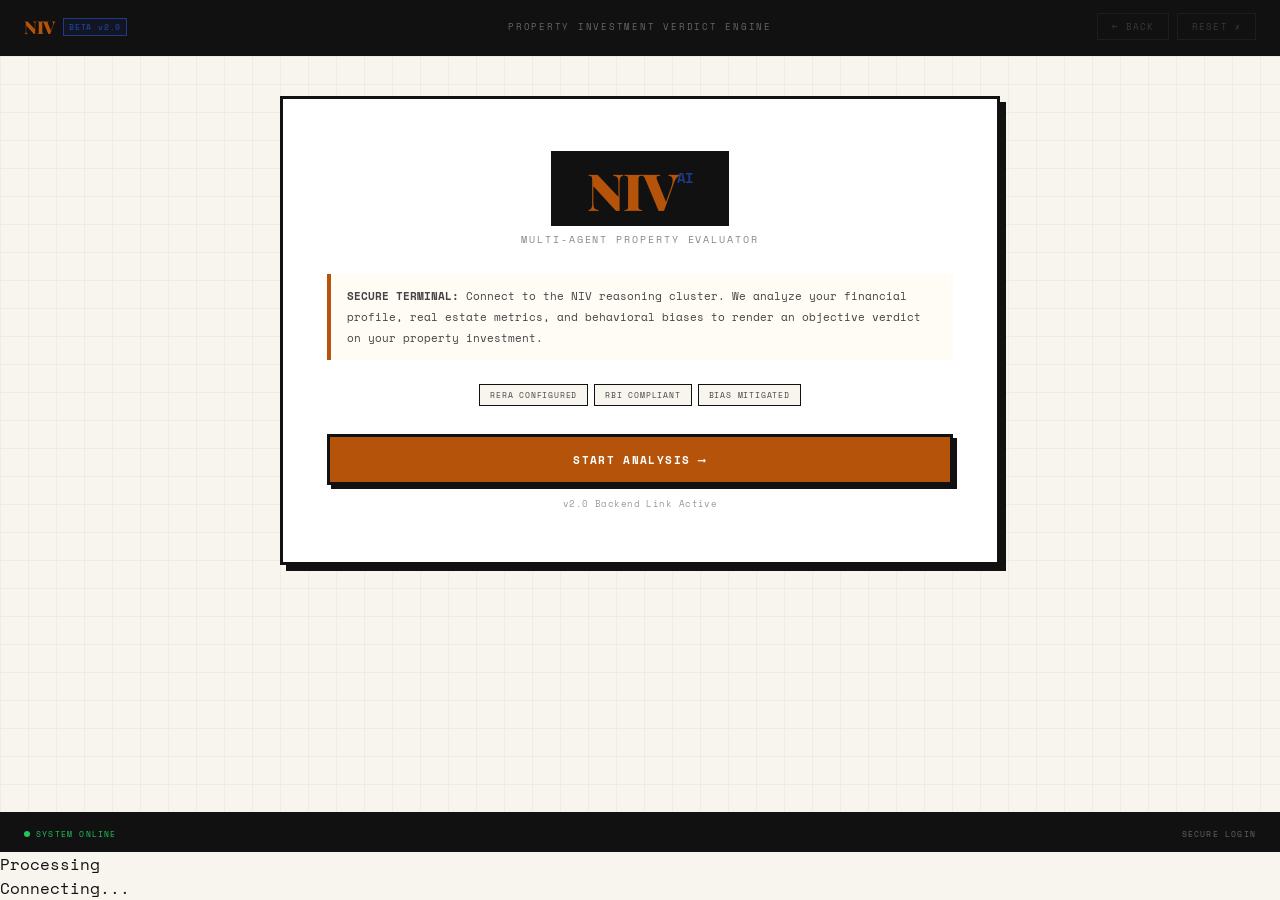
==== frontend/index.html @ 0b476ed9 "feat: Groq routing, Mumbai chat intake, Mumbai costs, PDF report, new frontend" ====
<!DOCTYPE html>
<html lang="en">

<head>
  <meta charset="UTF-8">
  <title>NIV AI</title>
  <link
    href="https://fonts.googleapis.com/css2?family=Space+Mono:ital,wght@0,400;0,700;1,400;1,700&family=Playfair+Display:wght@400;700;900&display=swap"
    rel="stylesheet">
  <link rel="stylesheet" href="css/style.css">
  <link rel="stylesheet" href="css/roundtable.css">
</head>

<body>

  <!-- TOP BAR -->
  <div id="top-bar">
    <div class="logo">
      NIV
      <span class="logo-tag">BETA v2.0</span>
    </div>
    <div class="center-tag">PROPERTY INVESTMENT VERDICT ENGINE</div>
    <div class="nav-controls">
      <button class="nav-btn" id="btn-back" onclick="goBack()" disabled>← Back</button>
      <button class="nav-btn danger" id="btn-reset" onclick="resetSystem()" disabled>Reset ✗</button>
      <div id="session-badge">SID: —</div>
    </div>
  </div>

  <!-- CANVAS FOR ALL CONTENT -->
  <div id="canvas">

    <!-- STATE 0: LOGIN -->
    <div id="state-0" class="state active">
      <div class="card login-card">
        <div class="niv-logo-block">
          NIV<sup>AI</sup>
        </div>
        <div class="login-tagline">Multi-Agent Property Evaluator</div>

        <div class="login-desc">
          <strong>SECURE TERMINAL:</strong> Connect to the NIV reasoning cluster. We analyze your financial profile,
          real estate metrics, and behavioral biases to render an objective verdict on your property investment.
        </div>

        <div class="trust-badges">
          <span class="trust-badge">RERA Configured</span>
          <span class="trust-badge">RBI Compliant</span>
          <span class="trust-badge">Bias Mitigated</span>
        </div>

        <button class="btn btn-accent" id="btn-enter" onclick="window.location.href='pages/chat.html'">
          START ANALYSIS ⟶
        </button>
        <div class="api-note">v2.0 Backend Link Active</div>
      </div>
    </div>

  </div>

  <!-- BOTTOM BAR -->
  <div id="bottom-bar">
    <div class="status-live">
      <div class="status-dot"></div>
      SYSTEM ONLINE
    </div>
    <div id="state-label">SECURE LOGIN</div>
  </div>

  <!-- TOAST NOTIFICATION -->
  <div id="toast"></div>

  <!-- OVERLAY LOADING -->
  <div id="loading-overlay">
    <div class="loading-box">
      <div class="loading-spinner"></div>
      <div class="loading-text" id="loading-msg">Processing</div>
      <div class="loading-sub" id="loading-sub">Connecting...</div>
    </div>
  </div>

  <!-- JS -->
  <script src="js/auth.js"></script>
  <script src="js/app.js"></script>
  <script src="js/roundtable.js"></script>
  <script src="js/charts.js"></script>
</body>

</html>
---- frontend/css/style.css ----
/* ═══════════════════════════════════════════════
   DESIGN TOKENS + RESET
═══════════════════════════════════════════════ */
*, *::before, *::after { box-sizing: border-box; margin: 0; padding: 0; }

:root {
  --bg: #f8f5ee;
  --black: #111111;
  --white: #ffffff;
  --trust: #1e3a8a;
  --risk: #991b1b;
  --safe: #065f46;
  --accent: #b45309;
  --border: 3px solid #111111;
  --shadow: 4px 4px 0 #111111;
  --shadow-lg: 6px 6px 0 #111111;
  --font-mono: 'Space Mono', monospace;
  --font-display: 'Playfair Display', serif;
  --text-primary: #111111;
  --text-secondary: #444444;
}

html, body {
  height: 100%;
  background: var(--bg);
  font-family: var(--font-mono);
  color: var(--text-primary);
  overflow-x: hidden;
}

body {
  display: grid;
  grid-template-rows: 56px 1fr 40px;
  min-height: 100vh;
}

/* ─── GRID PAPER BG ─── */
#canvas {
  background-color: var(--bg);
  background-image:
    linear-gradient(rgba(0,0,0,0.035) 1px, transparent 1px),
    linear-gradient(90deg, rgba(0,0,0,0.035) 1px, transparent 1px);
  background-size: 28px 28px;
  display: flex;
  justify-content: center;
  align-items: flex-start;
  padding: 40px 16px;
  overflow-y: auto;
}

/* ═══════════════════════════════════════════════
   TOP BAR
═══════════════════════════════════════════════ */
#top-bar {
  border-bottom: var(--border);
  background: var(--black);
  color: var(--bg);
  display: grid;
  grid-template-columns: 1fr auto 1fr;
  align-items: center;
  padding: 0 24px;
  position: sticky;
  top: 0;
  z-index: 100;
}
#top-bar .logo {
  font-family: var(--font-display);
  font-size: 1.1rem;
  font-weight: 900;
  color: var(--accent);
  letter-spacing: -0.02em;
  display: flex;
  align-items: center;
  gap: 8px;
}
#top-bar .logo .logo-tag {
  font-family: var(--font-mono);
  font-size: 0.5rem;
  color: var(--trust);
  border: 1px solid var(--trust);
  padding: 2px 5px;
  letter-spacing: 0.1em;
  vertical-align: middle;
  background: rgba(30,58,138,0.15);
}
#top-bar .center-tag {
  font-size: 0.55rem;
  letter-spacing: 0.2em;
  text-transform: uppercase;
  color: #666;
  text-align: center;
}
#top-bar .nav-controls {
  display: flex;
  justify-content: flex-end;
  align-items: center;
  gap: 8px;
}
.nav-btn {
  font-family: var(--font-mono);
  font-size: 0.55rem;
  letter-spacing: 0.12em;
  text-transform: uppercase;
  padding: 6px 14px;
  border: 1.5px solid #444;
  background: transparent;
  color: #aaa;
  cursor: pointer;
  transition: all 0.1s;
}
.nav-btn:hover:not(:disabled) { border-color: var(--accent); color: var(--accent); }
.nav-btn:disabled { opacity: 0.25; cursor: not-allowed; }
.nav-btn.danger:hover:not(:disabled) { border-color: var(--risk); color: #ef4444; }
#session-badge {
  font-size: 0.5rem;
  letter-spacing: 0.08em;
  color: #555;
  border: 1px solid #333;
  padding: 3px 8px;
  display: none;
}
#session-badge.visible { display: block; }

/* ═══════════════════════════════════════════════
   BOTTOM BAR
═══════════════════════════════════════════════ */
#bottom-bar {
  border-top: var(--border);
  background: var(--black);
  color: #444;
  display: flex;
  justify-content: space-between;
  align-items: center;
  padding: 0 24px;
  font-size: 0.5rem;
  letter-spacing: 0.15em;
  text-transform: uppercase;
}
.status-live {
  display: flex;
  align-items: center;
  gap: 6px;
  color: #22c55e;
}
.status-dot {
  width: 6px; height: 6px;
  border-radius: 50%;
  background: #22c55e;
  animation: pulse 2s infinite;
}
@keyframes pulse { 0%,100%{opacity:1} 50%{opacity:0.3} }
#state-label { color: #666; }

/* ═══════════════════════════════════════════════
   STATE CONTAINERS
═══════════════════════════════════════════════ */
.state { display: none; width: 100%; max-width: 720px; }
.state.active { display: block; animation: fadeIn 0.2s ease; }
.state.wide { max-width: 1200px; }
@keyframes fadeIn { from { opacity: 0; transform: translateY(6px); } to { opacity: 1; transform: none; } }

/* ═══════════════════════════════════════════════
   STEPPER
═══════════════════════════════════════════════ */
.stepper {
  display: flex;
  align-items: center;
  gap: 0;
  margin-bottom: 32px;
}
.step {
  display: flex;
  align-items: center;
  gap: 6px;
  font-size: 0.5rem;
  letter-spacing: 0.12em;
  text-transform: uppercase;
  color: #888;
  flex-shrink: 0;
}
.step-num {
  width: 22px; height: 22px;
  border: 2px solid #888;
  display: flex;
  align-items: center;
  justify-content: center;
  font-size: 0.55rem;
  font-weight: 700;
  flex-shrink: 0;
}
.step.done .step-num { background: var(--black); border-color: var(--black); color: var(--white); }
.step.current .step-num { background: var(--accent); border-color: var(--accent); color: var(--white); }
.step.current { color: var(--accent); }
.step-line { flex: 1; height: 2px; background: #ddd; min-width: 16px; }
.step-line.done { background: var(--black); }

/* ═══════════════════════════════════════════════
   CARDS & COMMON
═══════════════════════════════════════════════ */
.card {
  background: var(--white);
  border: var(--border);
  box-shadow: var(--shadow-lg);
  padding: 40px;
}
.card-header { margin-bottom: 28px; }
.section-label {
  font-size: 0.55rem;
  letter-spacing: 0.2em;
  text-transform: uppercase;
  color: var(--accent);
  margin-bottom: 8px;
}
.card-title {
  font-family: var(--font-display);
  font-size: 1.8rem;
  font-weight: 900;
  line-height: 1.1;
  color: var(--text-primary);
}
.card-sub {
  font-size: 0.68rem;
  color: var(--text-secondary);
  margin-top: 8px;
  line-height: 1.6;
}
hr.divider {
  border: none;
  border-top: 2px solid var(--black);
  margin: 24px 0;
}

/* ═══════════════════════════════════════════════
   BUTTONS
═══════════════════════════════════════════════ */
.btn {
  display: inline-block;
  font-family: var(--font-mono);
  font-size: 0.7rem;
  font-weight: 700;
  letter-spacing: 0.12em;
  text-transform: uppercase;
  padding: 14px 28px;
  border: var(--border);
  background: var(--black);
  color: var(--white);
  cursor: pointer;
  box-shadow: var(--shadow);
  transition: transform 0.08s, box-shadow 0.08s;
  width: 100%;
  text-align: center;
  text-decoration: none;
}
.btn:hover:not(:disabled) { transform: translate(-2px,-2px); box-shadow: 6px 6px 0 #111; }
.btn:active:not(:disabled) { transform: translate(2px,2px); box-shadow: 2px 2px 0 #111; }
.btn:focus-visible { outline: 3px solid var(--accent); outline-offset: 3px; }
.btn:disabled { opacity: 0.45; cursor: not-allowed; }
.btn-trust { background: var(--trust); }
.btn-accent { background: var(--accent); }
.btn-safe { background: var(--safe); }
.btn-outline { background: var(--white); color: var(--black); }

/* ═══════════════════════════════════════════════
   TOAST
═══════════════════════════════════════════════ */
#toast {
  position: fixed;
  bottom: 60px;
  left: 50%;
  transform: translateX(-50%) translateY(20px);
  background: var(--risk);
  color: var(--white);
  font-size: 0.65rem;
  letter-spacing: 0.08em;
  padding: 12px 24px;
  border: 2px solid #111;
  box-shadow: var(--shadow);
  opacity: 0;
  transition: opacity 0.2s, transform 0.2s;
  z-index: 9999;
  pointer-events: none;
  white-space: nowrap;
}
#toast.show { opacity: 1; transform: translateX(-50%) translateY(0); }

/* ═══════════════════════════════════════════════
   STATE 0: LOGIN
═══════════════════════════════════════════════ */
.login-card {
  background: var(--white);
  border: var(--border);
  box-shadow: var(--shadow-lg);
  padding: 52px 44px;
  text-align: center;
}
.niv-logo-block {
  display: inline-block;
  background: var(--black);
  color: var(--accent);
  font-family: var(--font-display);
  font-size: 3.2rem;
  font-weight: 900;
  padding: 14px 36px 10px;
  margin-bottom: 4px;
  letter-spacing: -0.02em;
  line-height: 1;
}
.niv-logo-block sup {
  font-family: var(--font-mono);
  font-size: 0.9rem;
  color: var(--trust);
  vertical-align: top;
  margin-top: 6px;
  display: inline-block;
}
.login-tagline {
  font-size: 0.6rem;
  letter-spacing: 0.2em;
  text-transform: uppercase;
  color: #888;
  margin-bottom: 28px;
  margin-top: 2px;
}
.login-desc {
  font-size: 0.7rem;
  line-height: 1.85;
  color: var(--text-secondary);
  border-left: 4px solid var(--accent);
  padding: 12px 16px;
  text-align: left;
  background: #fffbf5;
  margin-bottom: 24px;
}
.trust-badges {
  display: flex;
  flex-wrap: wrap;
  gap: 6px;
  justify-content: center;
  margin-bottom: 28px;
}
.trust-badge {
  font-size: 0.5rem;
  letter-spacing: 0.1em;
  text-transform: uppercase;
  padding: 4px 10px;
  border: 1.5px solid var(--black);
  background: var(--bg);
  color: var(--text-secondary);
}
.api-note {
  font-size: 0.55rem;
  color: #999;
  margin-top: 12px;
  letter-spacing: 0.05em;
}

/* ═══════════════════════════════════════════════
   STATE 1: BEHAVIORAL
═══════════════════════════════════════════════ */
.scenario-box {
  background: var(--black);
  color: #fbbf24;
  font-size: 0.72rem;
  line-height: 1.75;
  padding: 20px 24px;
  margin: 20px 0 28px;
  font-style: italic;
  border-left: 6px solid var(--accent);
}
.scenario-box strong { color: var(--accent); font-style: normal; }
.choice-grid {
  display: grid;
  grid-template-columns: 1fr 1fr;
  gap: 16px;
}
.choice-btn {
  border: var(--border);
  box-shadow: var(--shadow);
  padding: 24px 20px;
  cursor: pointer;
  font-family: var(--font-mono);
  text-align: left;
  background: var(--white);
  transition: transform 0.08s, box-shadow 0.08s, background 0.1s;
}
.choice-btn:hover { transform: translate(-2px,-2px); box-shadow: 6px 6px 0 #111; }
.choice-btn:focus-visible { outline: 3px solid var(--accent); outline-offset: 2px; }
.choice-icon { font-size: 1.5rem; margin-bottom: 12px; display: block; }
.choice-label { font-size: 0.78rem; font-weight: 700; letter-spacing: 0.06em; text-transform: uppercase; display: block; margin-bottom: 6px; }
.choice-desc { font-size: 0.63rem; color: #666; line-height: 1.55; }
.choice-signal { display: block; margin-top: 12px; font-size: 0.55rem; letter-spacing: 0.1em; text-transform: uppercase; font-weight: 700; }
.choice-btn.fomo-btn .choice-signal { color: var(--risk); }
.choice-btn.rational-btn .choice-signal { color: var(--trust); }
.choice-btn.fomo-btn:hover { background: #fff1f1; }
.choice-btn.rational-btn:hover { background: #eff6ff; }
.bias-note {
  margin-top: 20px;
  padding: 12px 16px;
  border: 1.5px dashed #bbb;
  font-size: 0.58rem;
  color: #888;
  letter-spacing: 0.05em;
  line-height: 1.6;
}

/* ═══════════════════════════════════════════════
   STATE 2: INPUT ENGINE
═══════════════════════════════════════════════ */
.form-grid-2col {
  display: grid;
  grid-template-columns: 1fr 1fr;
  gap: 20px;
  margin-bottom: 20px;
}
.form-grid-3col {
  display: grid;
  grid-template-columns: 1fr 1fr 1fr;
  gap: 20px;
  margin-bottom: 20px;
}
.form-field label {
  display: block;
  font-size: 0.58rem;
  letter-spacing: 0.14em;
  text-transform: uppercase;
  color: var(--text-secondary);
  margin-bottom: 6px;
}
.form-field label .req { color: var(--risk); }
.form-field input,
.form-field select {
  width: 100%;
  padding: 11px 14px;
  border: var(--border);
  background: var(--bg);
  font-family: var(--font-mono);
  font-size: 0.85rem;
  color: var(--text-primary);
  outline: none;
  box-shadow: var(--shadow);
  appearance: none;
  -webkit-appearance: none;
}
.form-field input:focus,
.form-field select:focus {
  box-shadow: 5px 5px 0 var(--accent);
  border-color: var(--accent);
}
.form-field .hint {
  font-size: 0.55rem;
  color: #999;
  margin-top: 5px;
}
.form-section-label {
  font-size: 0.55rem;
  letter-spacing: 0.2em;
  text-transform: uppercase;
  color: var(--text-secondary);
  background: var(--bg);
  border: 1.5px solid #ccc;
  padding: 5px 12px;
  display: inline-block;
  margin-bottom: 16px;
}
.form-field.span2 { grid-column: span 2; }
.form-field.span3 { grid-column: span 3; }
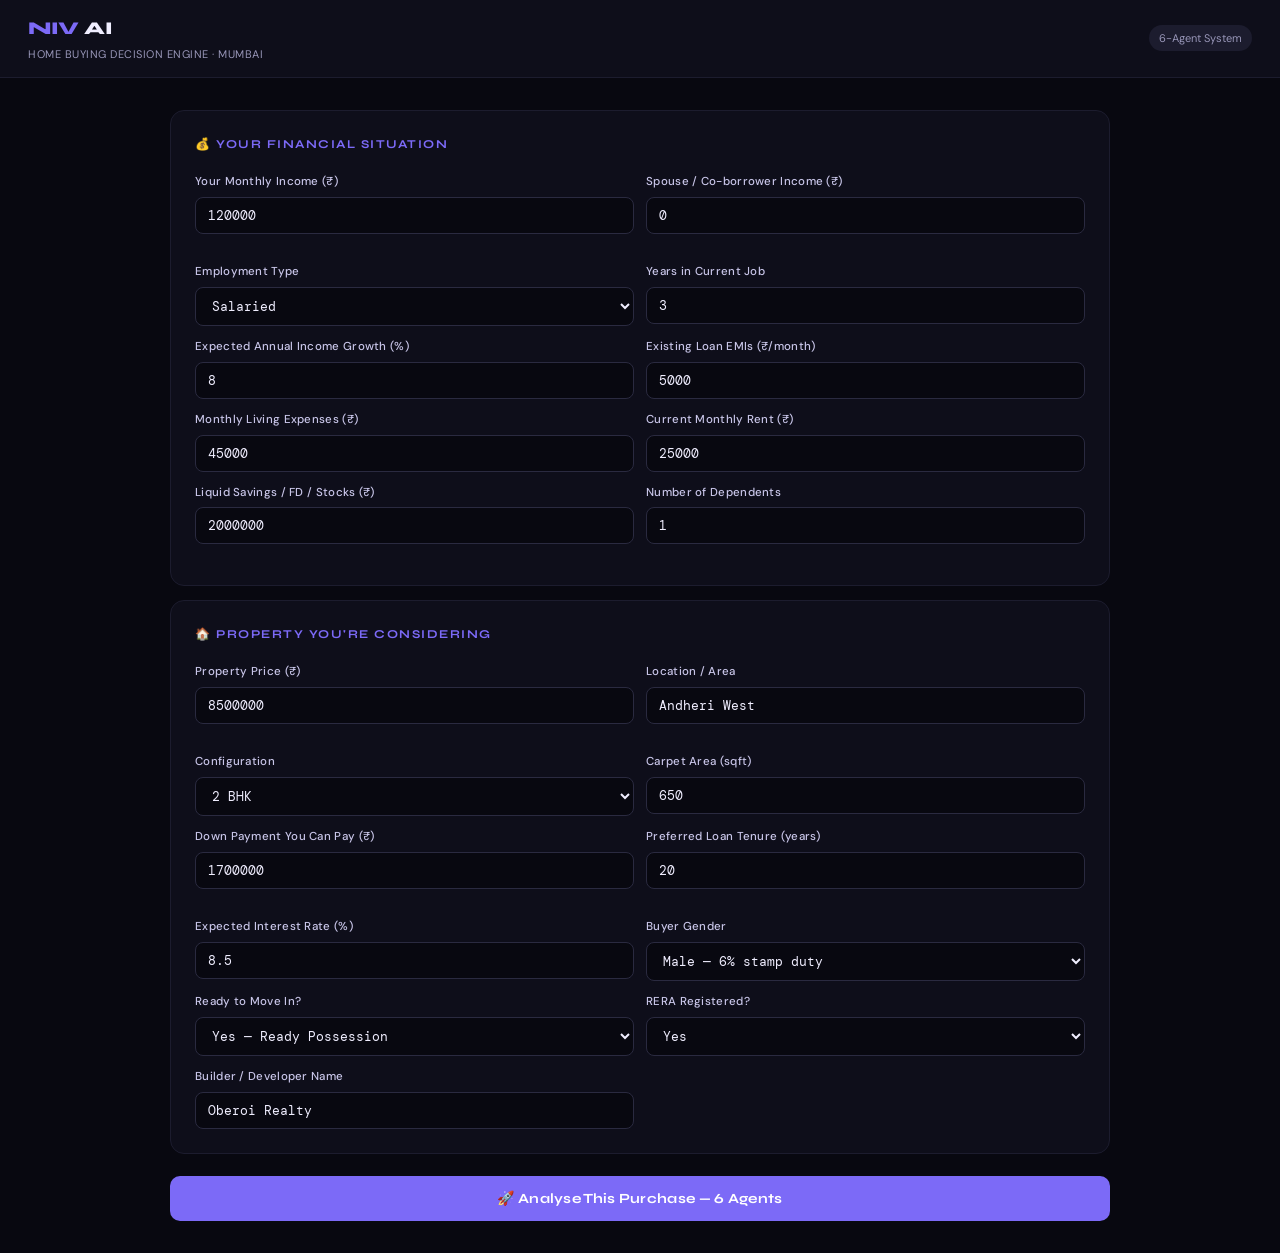
==== commit fab3c957: "overhaul frontend UI with custom styling and update agent logic for enhanced decision processing" ====
--- a/frontend/index.html
+++ b/frontend/index.html
@@ -2,88 +2,1595 @@
 <html lang="en">
 
 <head>
-  <meta charset="UTF-8">
-  <title>NIV AI</title>
-  <link
-    href="https://fonts.googleapis.com/css2?family=Space+Mono:ital,wght@0,400;0,700;1,400;1,700&family=Playfair+Display:wght@400;700;900&display=swap"
-    rel="stylesheet">
-  <link rel="stylesheet" href="css/style.css">
-  <link rel="stylesheet" href="css/roundtable.css">
+    <meta charset="UTF-8">
+    <meta name="viewport" content="width=device-width, initial-scale=1.0">
+    <title>NIV AI — Home Buying Decision Engine</title>
+    <link rel="preconnect" href="https://fonts.googleapis.com">
+    <link
+        href="https://fonts.googleapis.com/css2?family=Syne:wght@400;600;700;800&family=DM+Sans:wght@300;400;500&family=DM+Mono:wght@400;500&display=swap"
+        rel="stylesheet">
+    <style>
+        :root {
+            --bg: #080810;
+            --surface: #0e0e1a;
+            --border: #1c1c2e;
+            --border-bright: #2a2a40;
+            --text: #f0eeff;
+            --text-muted: #9896b8;
+            --text-dim: #c8c5e8;
+            --accent: #7c6af7;
+            --accent-dim: #3d3580;
+            --green: #22c55e;
+            --green-bg: #052010;
+            --green-border: #0f3020;
+            --yellow: #f59e0b;
+            --yellow-bg: #1a1200;
+            --yellow-border: #2a2000;
+            --red: #ef4444;
+            --red-bg: #180808;
+            --red-border: #2a1010;
+            --font-display: 'Syne', sans-serif;
+            --font-body: 'DM Sans', sans-serif;
+            --font-mono: 'DM Mono', monospace;
+        }
+
+        * {
+            box-sizing: border-box;
+            margin: 0;
+            padding: 0;
+        }
+
+        html {
+            scroll-behavior: smooth;
+        }
+
+        body {
+            font-family: var(--font-body);
+            background: var(--bg);
+            color: var(--text);
+            min-height: 100vh;
+            font-size: 14.5px;
+            line-height: 1.65;
+            font-weight: 400;
+        }
+
+        /* ── HEADER ── */
+        .hdr {
+            border-bottom: 1px solid var(--border);
+            padding: 14px 28px;
+            display: flex;
+            align-items: center;
+            justify-content: space-between;
+            background: var(--surface);
+            position: sticky;
+            top: 0;
+            z-index: 100;
+        }
+
+        .logo {
+            font-family: var(--font-display);
+            font-size: 18px;
+            font-weight: 800;
+            color: var(--accent);
+            letter-spacing: -0.5px;
+        }
+
+        .logo em {
+            color: var(--text);
+            font-style: normal;
+        }
+
+        .hdr-sub {
+            font-size: 11px;
+            color: var(--text-muted);
+            margin-top: 1px;
+            letter-spacing: 0.5px;
+            text-transform: uppercase;
+        }
+
+        .hdr-tag {
+            font-size: 11px;
+            color: var(--text-muted);
+            background: var(--border);
+            padding: 4px 10px;
+            border-radius: 20px;
+        }
+
+        /* ── LAYOUT ── */
+        .wrap {
+            max-width: 980px;
+            margin: 0 auto;
+            padding: 32px 20px;
+        }
+
+        /* ── FORM CARDS ── */
+        .fcard {
+            background: var(--surface);
+            border: 1px solid var(--border);
+            border-radius: 14px;
+            padding: 24px;
+            margin-bottom: 14px;
+        }
+
+        .fcard-title {
+            font-family: var(--font-display);
+            font-size: 12px;
+            font-weight: 700;
+            color: var(--accent);
+            letter-spacing: 1.5px;
+            text-transform: uppercase;
+            margin-bottom: 18px;
+        }
+
+        .g2 {
+            display: grid;
+            grid-template-columns: 1fr 1fr;
+            gap: 12px;
+        }
+
+        @media(max-width:600px) {
+            .g2 {
+                grid-template-columns: 1fr;
+            }
+        }
+
+        .field label {
+            display: block;
+            font-size: 11.5px;
+            font-weight: 500;
+            color: var(--text-dim);
+            margin-bottom: 5px;
+            letter-spacing: 0.3px;
+        }
+
+        .field input,
+        .field select {
+            width: 100%;
+            background: var(--bg);
+            border: 1px solid var(--border-bright);
+            border-radius: 8px;
+            padding: 9px 12px;
+            color: var(--text);
+            font-family: var(--font-mono);
+            font-size: 13px;
+            outline: none;
+            transition: border-color 0.15s, box-shadow 0.15s;
+        }
+
+        .field input:focus,
+        .field select:focus {
+            border-color: var(--accent);
+            box-shadow: 0 0 0 3px rgba(124, 106, 247, 0.1);
+        }
+
+        .field input::placeholder {
+            color: var(--border-bright);
+        }
+
+        .field select option {
+            background: var(--surface);
+        }
+
+        .field-preview {
+            font-size: 11px;
+            color: var(--accent);
+            font-family: var(--font-mono);
+            margin-top: 3px;
+            height: 14px;
+        }
+
+        .btn-primary {
+            width: 100%;
+            background: var(--accent);
+            color: #fff;
+            border: none;
+            border-radius: 10px;
+            padding: 14px;
+            font-family: var(--font-display);
+            font-size: 14px;
+            font-weight: 700;
+            cursor: pointer;
+            letter-spacing: 0.3px;
+            transition: background 0.15s, transform 0.1s;
+            margin-top: 8px;
+        }
+
+        .btn-primary:hover {
+            background: #6b59e6;
+            transform: translateY(-1px);
+        }
+
+        .btn-primary:active {
+            transform: translateY(0);
+        }
+
+        .btn-ghost {
+            width: 100%;
+            background: transparent;
+            color: var(--text-muted);
+            border: 1px solid var(--border);
+            border-radius: 10px;
+            padding: 11px;
+            font-size: 13px;
+            cursor: pointer;
+            margin-top: 8px;
+            transition: border-color 0.15s, color 0.15s;
+        }
+
+        .btn-ghost:hover {
+            border-color: var(--accent);
+            color: var(--accent);
+        }
+
+        /* ── LOADING ── */
+        #loading {
+            display: none;
+        }
+
+        .load-wrap {
+            text-align: center;
+            padding: 56px 0;
+        }
+
+        .spinner {
+            width: 40px;
+            height: 40px;
+            border: 2px solid var(--border-bright);
+            border-top-color: var(--accent);
+            border-radius: 50%;
+            animation: spin .7s linear infinite;
+            margin: 0 auto 24px;
+        }
+
+        @keyframes spin {
+            to {
+                transform: rotate(360deg);
+            }
+        }
+
+        .load-title {
+            font-family: var(--font-display);
+            font-size: 20px;
+            font-weight: 700;
+            margin-bottom: 6px;
+        }
+
+        .load-sub {
+            font-size: 12px;
+            color: var(--text-muted);
+            margin-bottom: 32px;
+        }
+
+        .agents {
+            display: flex;
+            flex-direction: column;
+            gap: 6px;
+            max-width: 340px;
+            margin: 0 auto;
+        }
+
+        .arow {
+            display: flex;
+            align-items: center;
+            gap: 10px;
+            padding: 9px 13px;
+            background: var(--bg);
+            border: 1px solid var(--border);
+            border-radius: 8px;
+            font-size: 12px;
+            transition: all .2s;
+        }
+
+        .arow.running {
+            border-color: var(--accent);
+            background: rgba(124, 106, 247, .07);
+        }
+
+        .arow.done {
+            border-color: var(--green-border);
+            background: var(--green-bg);
+        }
+
+        .adot {
+            width: 6px;
+            height: 6px;
+            border-radius: 50%;
+            background: var(--border-bright);
+            flex-shrink: 0;
+        }
+
+        .arow.running .adot {
+            background: var(--accent);
+            animation: pulse 1s infinite;
+        }
+
+        .arow.done .adot {
+            background: var(--green);
+        }
+
+        @keyframes pulse {
+
+            0%,
+            100% {
+                opacity: 1
+            }
+
+            50% {
+                opacity: .3
+            }
+        }
+
+        .aname {
+            flex: 1;
+            color: var(--text-dim);
+        }
+
+        .arow.running .aname {
+            color: var(--text);
+        }
+
+        .arow.done .aname {
+            color: var(--green);
+        }
+
+        .astatus {
+            font-size: 10px;
+            color: var(--text-muted);
+            font-family: var(--font-mono);
+        }
+
+        .arow.running .astatus {
+            color: var(--accent);
+        }
+
+        .arow.done .astatus {
+            color: var(--green);
+        }
+
+        /* ── ERROR ── */
+        #err {
+            display: none;
+            background: var(--red-bg);
+            border: 1px solid var(--red-border);
+            border-radius: 8px;
+            padding: 12px 16px;
+            color: var(--red);
+            font-size: 13px;
+            margin-bottom: 14px;
+        }
+
+        /* ══════════════════════════════════════════
+   REPORT
+══════════════════════════════════════════ */
+        #report {
+            display: none;
+        }
+
+        /* ── VERDICT ── */
+        .verdict {
+            border-radius: 16px;
+            padding: 28px 32px;
+            margin-bottom: 24px;
+            display: flex;
+            align-items: flex-start;
+            gap: 24px;
+        }
+
+        .verdict.safe {
+            background: var(--green-bg);
+            border: 1px solid var(--green-border);
+        }
+
+        .verdict.risky {
+            background: var(--yellow-bg);
+            border: 1px solid var(--yellow-border);
+        }
+
+        .verdict.reconsider {
+            background: var(--red-bg);
+            border: 1px solid var(--red-border);
+        }
+
+        .v-icon {
+            font-size: 40px;
+            flex-shrink: 0;
+        }
+
+        .v-word {
+            font-family: var(--font-display);
+            font-size: 32px;
+            font-weight: 800;
+            text-transform: uppercase;
+            letter-spacing: 2px;
+            line-height: 1;
+        }
+
+        .verdict.safe .v-word {
+            color: var(--green);
+        }
+
+        .verdict.risky .v-word {
+            color: var(--yellow);
+        }
+
+        .verdict.reconsider .v-word {
+            color: var(--red);
+        }
+
+        .v-reason {
+            font-size: 14px;
+            color: var(--text-dim);
+            margin-top: 8px;
+            line-height: 1.6;
+            max-width: 600px;
+        }
+
+        .v-conf {
+            font-size: 11px;
+            color: var(--text-muted);
+            margin-top: 8px;
+            font-family: var(--font-mono);
+        }
+
+        /* ── CASH FLOW HERO — the most important section ── */
+        .cashflow-hero {
+            background: var(--surface);
+            border: 1px solid var(--border);
+            border-radius: 16px;
+            padding: 24px;
+            margin-bottom: 16px;
+        }
+
+        .cf-title {
+            font-family: var(--font-display);
+            font-size: 12px;
+            font-weight: 700;
+            color: var(--accent);
+            letter-spacing: 1.5px;
+            text-transform: uppercase;
+            margin-bottom: 20px;
+        }
+
+        .cf-main {
+            display: flex;
+            align-items: center;
+            gap: 32px;
+            margin-bottom: 24px;
+            flex-wrap: wrap;
+        }
+
+        .cf-surplus-box {
+            flex-shrink: 0;
+        }
+
+        .cf-surplus-label {
+            font-size: 11px;
+            color: var(--text-muted);
+            margin-bottom: 4px;
+            letter-spacing: 0.5px;
+            text-transform: uppercase;
+        }
+
+        .cf-surplus-value {
+            font-family: var(--font-display);
+            font-size: 44px;
+            font-weight: 800;
+            line-height: 1;
+        }
+
+        .cf-surplus-value.good {
+            color: var(--green);
+        }
+
+        .cf-surplus-value.warn {
+            color: var(--yellow);
+        }
+
+        .cf-surplus-value.crit {
+            color: var(--red);
+        }
+
+        .cf-surplus-sub {
+            font-size: 12px;
+            margin-top: 6px;
+        }
+
+        .cf-surplus-sub.good {
+            color: var(--green);
+        }
+
+        .cf-surplus-sub.warn {
+            color: var(--yellow);
+        }
+
+        .cf-surplus-sub.crit {
+            color: var(--red);
+        }
+
+        /* Income waterfall */
+        .cf-waterfall {
+            flex: 1;
+            min-width: 240px;
+        }
+
+        .cf-row {
+            display: flex;
+            align-items: center;
+            gap: 10px;
+            margin-bottom: 8px;
+        }
+
+        .cf-row-label {
+            font-size: 12px;
+            color: var(--text-muted);
+            width: 160px;
+            flex-shrink: 0;
+        }
+
+        .cf-row-amount {
+            font-family: var(--font-mono);
+            font-size: 13px;
+            font-weight: 500;
+            width: 90px;
+            text-align: right;
+            flex-shrink: 0;
+        }
+
+        .cf-row-amount.income {
+            color: var(--green);
+        }
+
+        .cf-row-amount.out {
+            color: var(--red);
+        }
+
+        .cf-row-amount.surplus {
+            font-weight: 700;
+        }
+
+        .cf-bar-wrap {
+            flex: 1;
+            height: 6px;
+            background: var(--border);
+            border-radius: 3px;
+            overflow: hidden;
+        }
+
+        .cf-bar {
+            height: 100%;
+            border-radius: 3px;
+        }
+
+        .cf-bar.income {
+            background: var(--green);
+        }
+
+        .cf-bar.out {
+            background: var(--red);
+        }
+
+        .cf-bar.surplus.good {
+            background: var(--green);
+        }
+
+        .cf-bar.surplus.warn {
+            background: var(--yellow);
+        }
+
+        .cf-bar.surplus.crit {
+            background: var(--red);
+        }
+
+        .cf-divider {
+            height: 1px;
+            background: var(--border);
+            margin: 4px 0 12px 0;
+        }
+
+        .cf-context {
+            font-size: 13px;
+            color: var(--text-dim);
+            line-height: 1.55;
+            background: var(--bg);
+            border-radius: 8px;
+            padding: 12px 14px;
+            border: 1px solid var(--border);
+        }
+
+        .cf-context strong {
+            color: var(--text);
+        }
+
+        /* ── SCORECARD ── */
+        .scorecard {
+            display: grid;
+            grid-template-columns: repeat(3, 1fr);
+            gap: 10px;
+            margin-bottom: 16px;
+        }
+
+        @media(max-width:640px) {
+            .scorecard {
+                grid-template-columns: 1fr 1fr;
+            }
+        }
+
+        .sc-item {
+            background: var(--surface);
+            border-radius: 12px;
+            padding: 16px;
+            border: 1px solid var(--border);
+            position: relative;
+            overflow: hidden;
+            transition: border-color 0.2s;
+        }
+
+        .sc-item:hover {
+            border-color: var(--border-bright);
+        }
+
+        .sc-item::after {
+            content: '';
+            position: absolute;
+            bottom: 0;
+            left: 0;
+            right: 0;
+            height: 3px;
+        }
+
+        .sc-item.pass::after {
+            background: var(--green);
+        }
+
+        .sc-item.warn::after {
+            background: var(--yellow);
+        }
+
+        .sc-item.fail::after {
+            background: var(--red);
+        }
+
+        .sc-item.neutral::after {
+            background: var(--border);
+        }
+
+        .sc-label {
+            font-size: 10px;
+            font-weight: 600;
+            color: var(--text-muted);
+            letter-spacing: 0.8px;
+            text-transform: uppercase;
+            margin-bottom: 8px;
+        }
+
+        .sc-val {
+            font-family: var(--font-display);
+            font-size: 22px;
+            font-weight: 800;
+            line-height: 1;
+            margin-bottom: 5px;
+        }
+
+        .sc-item.pass .sc-val {
+            color: var(--green);
+        }
+
+        .sc-item.warn .sc-val {
+            color: var(--yellow);
+        }
+
+        .sc-item.fail .sc-val {
+            color: var(--red);
+        }
+
+        .sc-item.neutral .sc-val {
+            color: var(--text-muted);
+        }
+
+        .sc-verdict {
+            font-size: 11px;
+            font-weight: 600;
+            margin-bottom: 3px;
+        }
+
+        .sc-item.pass .sc-verdict {
+            color: #16a34a;
+        }
+
+        .sc-item.warn .sc-verdict {
+            color: #b45309;
+        }
+
+        .sc-item.fail .sc-verdict {
+            color: #b91c1c;
+        }
+
+        .sc-item.neutral .sc-verdict {
+            color: var(--text-muted);
+        }
+
+        .sc-ctx {
+            font-size: 11px;
+            color: var(--text-muted);
+            line-height: 1.4;
+        }
+
+        /* ── TWO COLUMN ── */
+        .row2 {
+            display: grid;
+            grid-template-columns: 1fr 1fr;
+            gap: 14px;
+            margin-bottom: 14px;
+        }
+
+        @media(max-width:720px) {
+            .row2 {
+                grid-template-columns: 1fr;
+            }
+        }
+
+        .rcard {
+            background: var(--surface);
+            border: 1px solid var(--border);
+            border-radius: 14px;
+            padding: 20px;
+        }
+
+        .rcard-title {
+            font-family: var(--font-display);
+            font-size: 11px;
+            font-weight: 700;
+            color: var(--accent);
+            letter-spacing: 1.5px;
+            text-transform: uppercase;
+            margin-bottom: 16px;
+        }
+
+        /* ── DATA TABLE ── */
+        .dtable {
+            width: 100%;
+            border-collapse: collapse;
+        }
+
+        .dtable td {
+            padding: 8px 0;
+            border-bottom: 1px solid var(--border);
+            font-size: 13px;
+        }
+
+        .dtable td:first-child {
+            color: var(--text-dim);
+        }
+
+        .dtable td:last-child {
+            text-align: right;
+            font-family: var(--font-mono);
+            font-weight: 500;
+        }
+
+        .dtable tr:last-child td {
+            border-bottom: none;
+        }
+
+        /* ── STRESS ── */
+        .stress-grid {
+            display: grid;
+            grid-template-columns: 1fr 1fr;
+            gap: 8px;
+        }
+
+        .sc2 {
+            background: var(--bg);
+            border-radius: 10px;
+            padding: 13px;
+            border: 1px solid var(--border);
+        }
+
+        .sc2.pass {
+            border-color: var(--green-border);
+        }
+
+        .sc2.fail {
+            border-color: var(--red-border);
+        }
+
+        .sc2-head {
+            display: flex;
+            align-items: center;
+            justify-content: space-between;
+            margin-bottom: 8px;
+        }
+
+        .sc2-name {
+            font-size: 12px;
+            font-weight: 600;
+            text-transform: capitalize;
+            color: var(--text);
+        }
+
+        .badge {
+            font-size: 9px;
+            font-weight: 700;
+            padding: 3px 7px;
+            border-radius: 4px;
+            text-transform: uppercase;
+            letter-spacing: .5px;
+        }
+
+        .badge.pass {
+            background: #052010;
+            color: var(--green);
+            border: 1px solid var(--green-border);
+        }
+
+        .badge.fail {
+            background: var(--red-bg);
+            color: var(--red);
+            border: 1px solid var(--red-border);
+        }
+
+        .sc2-key {
+            font-size: 12px;
+            color: var(--text-dim);
+            margin-bottom: 7px;
+            line-height: 1.4;
+        }
+
+        .sc2-tip {
+            font-size: 12px;
+            color: var(--text-muted);
+            border-top: 1px solid var(--border);
+            padding-top: 7px;
+            line-height: 1.4;
+        }
+
+        /* ── CHALLENGES ── */
+        .challenge {
+            background: var(--bg);
+            border-radius: 10px;
+            padding: 14px;
+            margin-bottom: 9px;
+        }
+
+        .challenge.critical {
+            border-left: 3px solid var(--red);
+        }
+
+        .challenge.high {
+            border-left: 3px solid var(--yellow);
+        }
+
+        .challenge.medium {
+            border-left: 3px solid var(--accent);
+        }
+
+        .challenge.low {
+            border-left: 3px solid var(--border);
+        }
+
+        .ch-top {
+            display: flex;
+            align-items: center;
+            gap: 8px;
+            margin-bottom: 7px;
+            flex-wrap: wrap;
+        }
+
+        .sev {
+            font-size: 9px;
+            font-weight: 700;
+            padding: 2px 7px;
+            border-radius: 3px;
+            text-transform: uppercase;
+            letter-spacing: .5px;
+        }
+
+        .sev.critical {
+            background: var(--red-bg);
+            color: var(--red);
+        }
+
+        .sev.high {
+            background: #1a0f00;
+            color: var(--yellow);
+        }
+
+        .sev.medium {
+            background: rgba(124, 106, 247, .15);
+            color: var(--accent);
+        }
+
+        .sev.low {
+            background: var(--border);
+            color: var(--text-muted);
+        }
+
+        .ch-assume {
+            font-size: 13px;
+            font-weight: 600;
+            color: var(--text);
+        }
+
+        .ch-body {
+            font-size: 13px;
+            color: var(--text-dim);
+            margin-bottom: 5px;
+            line-height: 1.55;
+        }
+
+        .ch-impact {
+            font-size: 12px;
+            color: var(--text-muted);
+            font-family: var(--font-mono);
+        }
+
+        /* ── LISTS ── */
+        .reason-list,
+        .action-list {
+            list-style: none;
+        }
+
+        .reason-list li {
+            font-size: 13.5px;
+            color: var(--text-dim);
+            padding: 8px 12px;
+            background: var(--bg);
+            border-radius: 7px;
+            margin-bottom: 6px;
+            border-left: 2px solid var(--accent-dim);
+            line-height: 1.5;
+        }
+
+        .action-list li {
+            font-size: 13.5px;
+            color: var(--text-dim);
+            padding: 9px 12px;
+            background: var(--bg);
+            border-radius: 7px;
+            margin-bottom: 6px;
+            display: flex;
+            align-items: flex-start;
+            gap: 9px;
+            line-height: 1.5;
+        }
+
+        .action-list li::before {
+            content: '→';
+            color: var(--accent);
+            font-weight: 700;
+            flex-shrink: 0;
+            font-family: var(--font-display);
+        }
+
+        /* ── REASONING ── */
+        .reasoning {
+            background: var(--bg);
+            border: 1px solid var(--border);
+            border-radius: 10px;
+            padding: 18px;
+            font-size: 13.5px;
+            color: var(--text-dim);
+            line-height: 1.8;
+            white-space: pre-wrap;
+            font-family: var(--font-body);
+        }
+
+        /* ── PILLS ── */
+        .pills {
+            display: flex;
+            flex-wrap: wrap;
+            gap: 7px;
+        }
+
+        .pill {
+            font-size: 11px;
+            padding: 5px 11px;
+            border-radius: 20px;
+            background: var(--bg);
+            border: 1px solid var(--border);
+            color: var(--text-muted);
+            line-height: 1.4;
+        }
+
+        /* ── PROPERTY FLAGS ── */
+        .flag {
+            font-size: 12px;
+            padding: 8px 12px;
+            background: var(--bg);
+            border-radius: 7px;
+            margin-top: 8px;
+            line-height: 1.5;
+        }
+
+        .flag.high {
+            border-left: 2px solid var(--red);
+        }
+
+        .flag.medium {
+            border-left: 2px solid var(--yellow);
+        }
+
+        .flag.low {
+            border-left: 2px solid var(--border);
+        }
+
+        .flag-name {
+            font-weight: 600;
+            color: var(--text);
+        }
+
+        /* ── RENT VS BUY VISUAL ── */
+        .rvb-compare {
+            display: flex;
+            gap: 12px;
+            margin-bottom: 14px;
+        }
+
+        .rvb-box {
+            flex: 1;
+            background: var(--bg);
+            border-radius: 10px;
+            padding: 14px;
+            text-align: center;
+            border: 1px solid var(--border);
+        }
+
+        .rvb-box-label {
+            font-size: 10px;
+            color: var(--text-muted);
+            text-transform: uppercase;
+            letter-spacing: .8px;
+            margin-bottom: 6px;
+        }
+
+        .rvb-box-val {
+            font-family: var(--font-display);
+            font-size: 20px;
+            font-weight: 800;
+        }
+
+        .rvb-box.rent .rvb-box-val {
+            color: var(--green);
+        }
+
+        .rvb-box.buy .rvb-box-val {
+            color: var(--text);
+        }
+
+        .rvb-box-sub {
+            font-size: 10px;
+            color: var(--text-muted);
+            margin-top: 3px;
+        }
+
+        .rvb-diff {
+            font-size: 13px;
+            color: var(--text-muted);
+            background: var(--bg);
+            border-radius: 8px;
+            padding: 10px 14px;
+            border: 1px solid var(--border);
+            line-height: 1.55;
+        }
+
+        /* ── META ── */
+        .meta {
+            font-size: 11px;
+            color: var(--text-muted);
+            text-align: center;
+            padding: 16px 0 4px;
+            font-family: var(--font-mono);
+        }
+    </style>
 </head>
 
 <body>
 
-  <!-- TOP BAR -->
-  <div id="top-bar">
-    <div class="logo">
-      NIV
-      <span class="logo-tag">BETA v2.0</span>
+    <div class="hdr">
+        <div>
+            <div class="logo">NIV<em> AI</em></div>
+            <div class="hdr-sub">Home Buying Decision Engine · Mumbai</div>
+        </div>
+        <div class="hdr-tag">6-Agent System</div>
     </div>
-    <div class="center-tag">PROPERTY INVESTMENT VERDICT ENGINE</div>
-    <div class="nav-controls">
-      <button class="nav-btn" id="btn-back" onclick="goBack()" disabled>← Back</button>
-      <button class="nav-btn danger" id="btn-reset" onclick="resetSystem()" disabled>Reset ✗</button>
-      <div id="session-badge">SID: —</div>
+
+    <div class="wrap">
+
+        <!-- ═══ FORM ═══ -->
+        <div id="form-section">
+            <div id="err"></div>
+            <div class="fcard">
+                <div class="fcard-title">💰 Your Financial Situation</div>
+                <div class="g2">
+                    <div class="field"><label>Your Monthly Income (₹)</label><input id="f_inc" type="number"
+                            value="120000" placeholder="120000" oninput="preview(this,'inc-p')">
+                        <div id="inc-p" class="field-preview"></div>
+                    </div>
+                    <div class="field"><label>Spouse / Co-borrower Income (₹)</label><input id="f_sp" type="number"
+                            value="0" placeholder="0" oninput="preview(this,'sp-p')">
+                        <div id="sp-p" class="field-preview"></div>
+                    </div>
+                    <div class="field"><label>Employment Type</label>
+                        <select id="f_emp">
+                            <option value="salaried">Salaried</option>
+                            <option value="freelance">Freelance / Consulting</option>
+                            <option value="business">Business Owner</option>
+                        </select>
+                    </div>
+                    <div class="field"><label>Years in Current Job</label><input id="f_yrs" type="number" value="3"
+                            step="0.5"></div>
+                    <div class="field"><label>Expected Annual Income Growth (%)</label><input id="f_grow" type="number"
+                            value="8" step="0.5"></div>
+                    <div class="field"><label>Existing Loan EMIs (₹/month)</label><input id="f_emis" type="number"
+                            value="5000"></div>
+                    <div class="field"><label>Monthly Living Expenses (₹)</label><input id="f_exp" type="number"
+                            value="45000"></div>
+                    <div class="field"><label>Current Monthly Rent (₹)</label><input id="f_rent" type="number"
+                            value="25000"></div>
+                    <div class="field"><label>Liquid Savings / FD / Stocks (₹)</label><input id="f_sav" type="number"
+                            value="2000000" oninput="preview(this,'sav-p')">
+                        <div id="sav-p" class="field-preview"></div>
+                    </div>
+                    <div class="field"><label>Number of Dependents</label><input id="f_dep" type="number" value="1"
+                            min="0"></div>
+                </div>
+            </div>
+            <div class="fcard">
+                <div class="fcard-title">🏠 Property You're Considering</div>
+                <div class="g2">
+                    <div class="field"><label>Property Price (₹)</label><input id="p_price" type="number"
+                            value="8500000" oninput="preview(this,'pp-p')">
+                        <div id="pp-p" class="field-preview"></div>
+                    </div>
+                    <div class="field"><label>Location / Area</label><input id="p_loc" type="text" value="Andheri West"
+                            placeholder="Andheri West"></div>
+                    <div class="field"><label>Configuration</label>
+                        <select id="p_cfg">
+                            <option value="1BHK">1 BHK</option>
+                            <option value="2BHK" selected>2 BHK</option>
+                            <option value="3BHK">3 BHK</option>
+                            <option value="4BHK">4 BHK</option>
+                        </select>
+                    </div>
+                    <div class="field"><label>Carpet Area (sqft)</label><input id="p_sqft" type="number" value="650">
+                    </div>
+                    <div class="field"><label>Down Payment You Can Pay (₹)</label><input id="p_dp" type="number"
+                            value="1700000" oninput="preview(this,'dp-p')">
+                        <div id="dp-p" class="field-preview"></div>
+                    </div>
+                    <div class="field"><label>Preferred Loan Tenure (years)</label><input id="p_ten" type="number"
+                            value="20" min="1" max="30"></div>
+                    <div class="field"><label>Expected Interest Rate (%)</label><input id="p_rate" type="number"
+                            value="8.5" step="0.1"></div>
+                    <div class="field"><label>Buyer Gender</label>
+                        <select id="p_gen">
+                            <option value="male">Male — 6% stamp duty</option>
+                            <option value="female">Female — 5% stamp duty</option>
+                        </select>
+                    </div>
+                    <div class="field"><label>Ready to Move In?</label>
+                        <select id="p_rdy">
+                            <option value="true">Yes — Ready Possession</option>
+                            <option value="false">No — Under Construction</option>
+                        </select>
+                    </div>
+                    <div class="field"><label>RERA Registered?</label>
+                        <select id="p_rera">
+                            <option value="true">Yes</option>
+                            <option value="false">No</option>
+                            <option value="null">Don't Know</option>
+                        </select>
+                    </div>
+                    <div class="field"><label>Builder / Developer Name</label><input id="p_bld" type="text"
+                            value="Oberoi Realty"></div>
+                </div>
+            </div>
+            <button class="btn-primary" onclick="run()">🚀 Analyse This Purchase — 6 Agents</button>
+        </div>
+
+        <!-- ═══ LOADING ═══ -->
+        <div id="loading">
+            <div class="fcard">
+                <div class="load-wrap">
+                    <div class="spinner"></div>
+                    <div class="load-title">Analysing Your Situation</div>
+                    <div class="load-sub">6 agents working in sequence — 20 to 40 seconds</div>
+                    <div class="agents">
+                        <div class="arow" id="a1">
+                            <div class="adot"></div>
+                            <div class="aname">Context Synthesizer</div>
+                            <div class="astatus">waiting</div>
+                        </div>
+                        <div class="arow" id="a2">
+                            <div class="adot"></div>
+                            <div class="aname">Financial Analyst</div>
+                            <div class="astatus">waiting</div>
+                        </div>
+                        <div class="arow" id="a3">
+                            <div class="adot"></div>
+                            <div class="aname">Risk Simulator</div>
+                            <div class="astatus">waiting</div>
+                        </div>
+                        <div class="arow" id="a4">
+                            <div class="adot"></div>
+                            <div class="aname">Property Analyst</div>
+                            <div class="astatus">waiting</div>
+                        </div>
+                        <div class="arow" id="a5">
+                            <div class="adot"></div>
+                            <div class="aname">Assumption Challenger</div>
+                            <div class="astatus">waiting</div>
+                        </div>
+                        <div class="arow" id="a6">
+                            <div class="adot"></div>
+                            <div class="aname">Decision Composer</div>
+                            <div class="astatus">waiting</div>
+                        </div>
+                    </div>
+                </div>
+            </div>
+        </div>
+
+        <!-- ═══ REPORT ═══ -->
+        <div id="report">
+
+            <!-- VERDICT -->
+            <div id="r-verdict"></div>
+
+            <!-- CASH FLOW HERO — most important section -->
+            <div class="cashflow-hero" id="r-cashflow"></div>
+
+            <!-- SCORECARD -->
+            <div class="scorecard" id="r-scorecard"></div>
+
+            <!-- STRESS + PROPERTY -->
+            <div class="row2">
+                <div class="rcard">
+                    <div class="rcard-title">⚡ What Happens If Things Go Wrong</div>
+                    <div id="r-stress" class="stress-grid"></div>
+                </div>
+                <div class="rcard">
+                    <div class="rcard-title">🏘 Is This Property Worth It?</div>
+                    <div id="r-property"></div>
+                </div>
+            </div>
+
+            <!-- RENT VS BUY -->
+            <div class="rcard" style="margin-bottom:14px">
+                <div class="rcard-title">🔄 Renting vs Buying — The Real Cost</div>
+                <div id="r-rvb"></div>
+            </div>
+
+            <!-- CHALLENGES -->
+            <div class="rcard" style="margin-bottom:14px">
+                <div class="rcard-title">⚠️ Assumptions Being Made About You</div>
+                <div id="r-challenges"></div>
+            </div>
+
+            <!-- REASONS + ACTIONS -->
+            <div class="row2">
+                <div class="rcard">
+                    <div class="rcard-title">📋 Why This Verdict</div>
+                    <ul class="reason-list" id="r-reasons"></ul>
+                </div>
+                <div class="rcard">
+                    <div class="rcard-title">✅ What To Do Next</div>
+                    <ul class="action-list" id="r-actions"></ul>
+                </div>
+            </div>
+
+            <!-- FULL REASONING -->
+            <div class="rcard" style="margin-bottom:14px">
+                <div class="rcard-title">💬 Full Analysis</div>
+                <div id="r-reasoning" class="reasoning"></div>
+            </div>
+
+            <!-- BLIND SPOTS + EMOTIONAL FLAGS -->
+            <div class="row2">
+                <div class="rcard">
+                    <div class="rcard-title">🔍 What's Not Being Considered</div>
+                    <div class="pills" id="r-blind"></div>
+                </div>
+                <div class="rcard">
+                    <div class="rcard-title">🧠 Cognitive Biases to Watch</div>
+                    <div class="pills" id="r-emo"></div>
+                </div>
+            </div>
+
+            <div class="meta" id="r-meta"></div>
+            <button class="btn-ghost" onclick="reset()">← Run Another Scenario</button>
+        </div>
+
     </div>
-  </div>
-
-  <!-- CANVAS FOR ALL CONTENT -->
-  <div id="canvas">
-
-    <!-- STATE 0: LOGIN -->
-    <div id="state-0" class="state active">
-      <div class="card login-card">
-        <div class="niv-logo-block">
-          NIV<sup>AI</sup>
+
+    <script>
+        const API = '';
+        function esc(s) { const d = document.createElement('div'); d.textContent = String(s || ''); return d.innerHTML; }
+        function inr(n) { if (n == null) return '—'; return '₹' + Math.round(n).toLocaleString('en-IN'); }
+        function pct(n) { return (n * 100).toFixed(1) + '%'; }
+        function preview(el, previewId) {
+            const v = +el.value;
+            const p = document.getElementById(previewId);
+            if (!p) return;
+            p.textContent = v > 0 ? '= ' + inr(v) : '';
+        }
+
+        /* Agent animation */
+        let _t = null;
+        function setA(id, st) {
+            const el = document.getElementById(id);
+            el.className = 'arow ' + st;
+            el.querySelector('.astatus').textContent = st === 'running' ? 'running…' : st === 'done' ? '✓ done' : 'waiting';
+        }
+        function startA() {
+            const ids = ['a1', 'a2', 'a3', 'a4', 'a5', 'a6']; let i = 0;
+            function t() { if (i > 0) setA(ids[i - 1], 'done'); if (i < ids.length) { setA(ids[i], 'running'); i++; _t = setTimeout(t, 5500); } }
+            t();
+        }
+        function stopA() { clearTimeout(_t);['a1', 'a2', 'a3', 'a4', 'a5', 'a6'].forEach(id => setA(id, 'done')); }
+
+        async function run() {
+            document.getElementById('err').style.display = 'none';
+            const inc = +document.getElementById('f_inc').value;
+            const price = +document.getElementById('p_price').value;
+            const dp = +document.getElementById('p_dp').value;
+            if (!inc || inc <= 0) return showErr('Monthly income is required');
+            if (!price || price <= 100000) return showErr('Property price must be above ₹1,00,000');
+            if (dp >= price) return showErr('Down payment must be less than property price');
+            const r = document.getElementById('p_rera').value;
+            const body = {
+                financial: {
+                    monthly_income: inc, spouse_income: +document.getElementById('f_sp').value || 0,
+                    employment_type: document.getElementById('f_emp').value,
+                    years_in_current_job: +document.getElementById('f_yrs').value || 2,
+                    expected_annual_growth_pct: +document.getElementById('f_grow').value || 8,
+                    existing_emis: +document.getElementById('f_emis').value || 0,
+                    monthly_expenses: +document.getElementById('f_exp').value || 0,
+                    current_rent: +document.getElementById('f_rent').value || 0,
+                    liquid_savings: +document.getElementById('f_sav').value || 0,
+                    dependents: +document.getElementById('f_dep').value || 0,
+                    financial_notes: ''
+                },
+                property: {
+                    property_price: price, location_area: document.getElementById('p_loc').value || 'Andheri West',
+                    location_city: 'Mumbai', configuration: document.getElementById('p_cfg').value,
+                    carpet_area_sqft: +document.getElementById('p_sqft').value || 650,
+                    is_ready_to_move: document.getElementById('p_rdy').value === 'true',
+                    is_rera_registered: r === 'null' ? null : r === 'true',
+                    builder_name: document.getElementById('p_bld').value || '',
+                    possession_date: '', down_payment_available: dp,
+                    loan_tenure_years: +document.getElementById('p_ten').value || 20,
+                    expected_interest_rate: +document.getElementById('p_rate').value || 8.5,
+                    buyer_gender: document.getElementById('p_gen').value,
+                    is_first_property: true, property_notes: ''
+                }
+            };
+            document.getElementById('form-section').style.display = 'none';
+            document.getElementById('loading').style.display = 'block';
+            document.getElementById('report').style.display = 'none';
+            startA();
+            try {
+                const res = await fetch(`${API}/api/v1/analyze`, { method: 'POST', headers: { 'Content-Type': 'application/json' }, body: JSON.stringify(body) });
+                if (!res.ok) { const e = await res.json().catch(() => { }); throw new Error(e?.detail || `HTTP ${res.status}`); }
+                const data = await res.json();
+                stopA();
+                document.getElementById('loading').style.display = 'none';
+                render(data);
+                document.getElementById('report').style.display = 'block';
+                window.scrollTo(0, 0);
+            } catch (e) {
+                stopA();
+                document.getElementById('loading').style.display = 'none';
+                document.getElementById('form-section').style.display = 'block';
+                showErr('Analysis failed: ' + e.message);
+            }
+        }
+
+        function showErr(m) { const el = document.getElementById('err'); el.style.display = 'block'; el.textContent = '⚠ ' + m; }
+
+        function render(r) {
+            const c = r.computed_numbers || {};
+            const v = (r.verdict || 'risky').toLowerCase();
+            const fin_summary = r.financial_summary || {};
+
+            /* ── VERDICT ── */
+            const icons = { safe: '✅', risky: '⚠️', reconsider: '🚫' };
+            document.getElementById('r-verdict').innerHTML = `
+    <div class="verdict ${v}">
+      <div class="v-icon">${icons[v] || '⚠️'}</div>
+      <div>
+        <div class="v-word">${esc(v)}</div>
+        <div class="v-reason">${esc(r.verdict_reason || '')}</div>
+        <div class="v-conf">Confidence: ${r.confidence_score || '?'}/10</div>
+      </div>
+    </div>`;
+
+            /* ── CASH FLOW HERO ── */
+            // Pull from form inputs via stored payload — re-read values
+            const userIncome = +document.getElementById('f_inc').value || 0;
+            const spouseInc = +document.getElementById('f_sp').value || 0;
+            const existEMIs = +document.getElementById('f_emis').value || 0;
+            const expenses = +document.getElementById('f_exp').value || 0;
+            const household = userIncome + spouseInc;
+            const emi = c.monthly_emi || 0;
+            const ownership = c.monthly_ownership_cost || 0;
+            const totalOut = ownership + existEMIs + expenses;
+            const surplus = household - totalOut;
+            const surplusCls = surplus > 20000 ? 'good' : surplus > 5000 ? 'warn' : 'crit';
+            const surplusMsg = surplus > 20000
+                ? `After paying everything — EMI, maintenance, expenses, existing loans — you have ${inr(surplus)} left each month. That's a healthy buffer.`
+                : surplus > 5000
+                    ? `After all obligations you're left with just ${inr(surplus)}/month. One unexpected expense could strain your cash flow.`
+                    : surplus > 0
+                        ? `You're left with only ${inr(surplus)}/month after all obligations. This is critically thin — any income drop or unexpected cost puts you at risk of default.`
+                        : `Your outgoings (${inr(totalOut)}) EXCEED your income (${inr(household)}). This purchase is not financially viable as-is.`;
+
+            const maxFlow = household;
+            const barPct = (n) => Math.min(Math.max((n / maxFlow) * 100, 2), 100).toFixed(1);
+
+            document.getElementById('r-cashflow').innerHTML = `
+    <div class="cf-title">💸 Your Monthly Cash Flow After This Purchase</div>
+    <div class="cf-main">
+      <div class="cf-surplus-box">
+        <div class="cf-surplus-label">Monthly Surplus</div>
+        <div class="cf-surplus-value ${surplusCls}">${surplus >= 0 ? inr(surplus) : '−' + inr(Math.abs(surplus))}</div>
+        <div class="cf-surplus-sub ${surplusCls}">${surplus > 20000 ? '✓ Healthy buffer' : surplus > 5000 ? '⚠ Thin — be careful' : '✗ Critical — very risky'}</div>
+      </div>
+      <div class="cf-waterfall">
+        <div class="cf-row">
+          <span class="cf-row-label">Total Household Income</span>
+          <span class="cf-row-amount income">+${inr(household)}</span>
+          <div class="cf-bar-wrap"><div class="cf-bar income" style="width:100%"></div></div>
         </div>
-        <div class="login-tagline">Multi-Agent Property Evaluator</div>
-
-        <div class="login-desc">
-          <strong>SECURE TERMINAL:</strong> Connect to the NIV reasoning cluster. We analyze your financial profile,
-          real estate metrics, and behavioral biases to render an objective verdict on your property investment.
+        <div class="cf-row">
+          <span class="cf-row-label">New Home EMI</span>
+          <span class="cf-row-amount out">−${inr(emi)}</span>
+          <div class="cf-bar-wrap"><div class="cf-bar out" style="width:${barPct(emi)}%"></div></div>
         </div>
-
-        <div class="trust-badges">
-          <span class="trust-badge">RERA Configured</span>
-          <span class="trust-badge">RBI Compliant</span>
-          <span class="trust-badge">Bias Mitigated</span>
+        <div class="cf-row">
+          <span class="cf-row-label">Maintenance + Insurance</span>
+          <span class="cf-row-amount out">−${inr(ownership - emi)}</span>
+          <div class="cf-bar-wrap"><div class="cf-bar out" style="width:${barPct(ownership - emi)}%"></div></div>
         </div>
-
-        <button class="btn btn-accent" id="btn-enter" onclick="window.location.href='pages/chat.html'">
-          START ANALYSIS ⟶
-        </button>
-        <div class="api-note">v2.0 Backend Link Active</div>
+        ${existEMIs > 0 ? `<div class="cf-row">
+          <span class="cf-row-label">Existing Loan EMIs</span>
+          <span class="cf-row-amount out">−${inr(existEMIs)}</span>
+          <div class="cf-bar-wrap"><div class="cf-bar out" style="width:${barPct(existEMIs)}%"></div></div>
+        </div>`: ''}
+        <div class="cf-row">
+          <span class="cf-row-label">Living Expenses</span>
+          <span class="cf-row-amount out">−${inr(expenses)}</span>
+          <div class="cf-bar-wrap"><div class="cf-bar out" style="width:${barPct(expenses)}%"></div></div>
+        </div>
+        <div class="cf-divider"></div>
+        <div class="cf-row">
+          <span class="cf-row-label"><strong>Left Over Each Month</strong></span>
+          <span class="cf-row-amount surplus ${surplusCls}">${surplus >= 0 ? '+' + inr(surplus) : '−' + inr(Math.abs(surplus))}</span>
+          <div class="cf-bar-wrap"><div class="cf-bar surplus ${surplusCls}" style="width:${surplus > 0 ? barPct(Math.abs(surplus)) : 100}%"></div></div>
+        </div>
       </div>
     </div>
-
-  </div>
-
-  <!-- BOTTOM BAR -->
-  <div id="bottom-bar">
-    <div class="status-live">
-      <div class="status-dot"></div>
-      SYSTEM ONLINE
+    <div class="cf-context">${surplusMsg}</div>`;
+
+            /* ── SCORECARD ── */
+            const emiR = c.emi_to_income_ratio || 0;
+            const runway = c.emergency_runway_months || 0;
+            const dpR = c.down_payment_to_savings_ratio || 0;
+            const spass = (r.stress_scenarios || []).filter(s => s.can_survive).length;
+            const stot = (r.stress_scenarios || []).length;
+            const crits = (r.assumptions_challenged || []).filter(a => ['critical', 'high'].includes(a.severity)).length;
+            const pv = r.property_assessment?.price_assessment?.verdict || '';
+            const beY = c.rent_vs_buy_break_even_years || 0;
+
+            const sc = (state, label, val, verdict, ctx) => `
+    <div class="sc-item ${state}">
+      <div class="sc-label">${label}</div>
+      <div class="sc-val">${val}</div>
+      <div class="sc-verdict">${verdict}</div>
+      <div class="sc-ctx">${ctx}</div>
+    </div>`;
+
+            const emiSt = emiR < .30 ? 'pass' : emiR < .45 ? 'warn' : 'fail';
+            const runSt = runway >= 6 ? 'pass' : runway >= 3 ? 'warn' : 'fail';
+            const dpSt = dpR < .60 ? 'pass' : dpR < .80 ? 'warn' : 'fail';
+            const ssSt = spass >= 3 ? 'pass' : spass >= 2 ? 'warn' : 'fail';
+            // Risk flags: on SAFE verdict, show as neutral (adversarial agent always finds issues)
+            // On RISKY/RECONSIDER, show as genuine red flags
+            const asSt = v === 'safe' ? (crits === 0 ? 'pass' : 'neutral') : (crits === 0 ? 'pass' : crits <= 1 ? 'warn' : 'fail');
+            const assVerdict = v === 'safe'
+                ? (crits === 0 ? '✓ No issues raised' : `ℹ ${crits} hypothetical risks noted`)
+                : (crits === 0 ? '✓ No critical risks' : crits <= 1 ? `⚠ ${crits} risk found` : `✗ ${crits} risks found`);
+            const pvM = { good_value: 'pass', fair: 'pass', slightly_overpriced: 'warn', overpriced: 'fail', no_benchmark: 'neutral' };
+            const pvL = { good_value: '✓ Good Value', fair: '✓ Fair', slightly_overpriced: '⚠ Slightly High', overpriced: '✗ Overpriced', no_benchmark: '— No Data' };
+
+            document.getElementById('r-scorecard').innerHTML =
+                sc(emiSt, 'EMI / Income', pct(emiR),
+                    emiR < .30 ? '✓ Healthy — under 30%' : emiR < .45 ? '⚠ Stretched — 30–45%' : '✗ Too High — above 45%',
+                    `Your EMI is ${inr(emi)}/mo out of ${inr(household)} income`) +
+                sc(runSt, 'Emergency Runway', runway.toFixed(1) + ' mo',
+                    runway >= 6 ? `✓ ${runway.toFixed(1)} months of cover` : runway >= 3 ? `⚠ Only ${runway.toFixed(1)} months` : `✗ Only ${runway.toFixed(1)} months — critical`,
+                    `Post-purchase savings: ${inr(c.post_purchase_savings)}`) +
+                sc(dpSt, 'Down Payment Used', pct(dpR),
+                    dpR < .60 ? '✓ Comfortable — under 60%' : dpR < .80 ? '⚠ Using 60–80% of savings' : '✗ Over 80% of savings',
+                    `${inr(+document.getElementById('p_dp').value)} of ${inr(+document.getElementById('f_sav').value)} savings`) +
+                sc(ssSt, 'Stress Tests', `${spass} / ${stot}`,
+                    spass >= 3 ? `✓ Passes ${spass} of ${stot} scenarios` : spass >= 2 ? `⚠ Passes ${spass} of ${stot} scenarios` : `✗ Passes only ${spass} of ${stot}`,
+                    'Job loss, rate hike, expense shock, stagnation') +
+                sc(asSt, 'Future Risk Flags', crits.toString(), assVerdict,
+                    v === 'safe' ? 'Hypothetical future risks only' : 'Critical and high-severity risks') +
+                sc(pvM[pv] || 'neutral', 'Price vs Market', inr(r.property_assessment?.price_assessment?.price_per_sqft) + '/sqft',
+                    pvL[pv] || '— No Benchmark',
+                    `Area median: ${inr(r.property_assessment?.price_assessment?.area_median_per_sqft)}/sqft`);
+
+            /* ── STRESS ── */
+            document.getElementById('r-stress').innerHTML = (r.stress_scenarios || []).map(s => {
+                const cls = s.can_survive ? 'pass' : 'fail';
+                return `<div class="sc2 ${cls}">
+      <div class="sc2-head"><span class="sc2-name">${esc((s.name || '').replace(/_/g, ' '))}</span><span class="badge ${cls}">${s.can_survive ? 'SURVIVES' : 'AT RISK'}</span></div>
+      <div class="sc2-key">${esc(s.key_number || '')}</div>
+      ${s.mitigation ? `<div class="sc2-tip">${esc(s.mitigation)}</div>` : ''}
+    </div>`;
+            }).join('');
+
+            /* ── PROPERTY ── */
+            const pa = r.property_assessment || {};
+            const pasm = pa.price_assessment || {};
+            const prem = pasm.premium_over_market_pct || 0;
+            const prc = (prem > 25 ? 'var(--red)' : prem > 10 ? 'var(--yellow)' : 'var(--green)');
+            document.getElementById('r-property').innerHTML = `
+    <table class="dtable" style="margin-bottom:12px">
+      <tr><td>Your price/sqft</td><td>${inr(pasm.price_per_sqft)}</td></tr>
+      <tr><td>Area median/sqft</td><td>${inr(pasm.area_median_per_sqft)}</td></tr>
+      <tr><td>vs Market</td><td style="color:${prc}">${prem > 0 ? '+' : ''}${(prem || 0).toFixed(1)}%</td></tr>
+      <tr><td>Verdict</td><td>${esc(pasm.verdict || '—')}</td></tr>
+    </table>
+    ${(pa.property_flags || []).map(f => `<div class="flag ${f.severity || 'low'}"><span class="flag-name">${esc(f.flag)}</span> — ${esc(f.detail)}</div>`).join('')}
+    ${pa.location_analysis ? `<div style="font-size:12px;color:var(--text-muted);margin-top:12px;line-height:1.55">${esc(pa.location_analysis)}</div>` : ''}`;
+
+            /* ── RENT VS BUY ── */
+            const rvb = r.rent_vs_buy || {};
+            const beClr = beY < 10 ? 'var(--green)' : beY < 20 ? 'var(--yellow)' : 'var(--red)';
+            const beMsg = beY < 10 ? `✓ You break even in ${beY.toFixed(1)} years. Buying makes financial sense long-term.`
+                : beY < 20 ? `⚠ Break-even at ${beY.toFixed(1)} years. You need to stay in this home for a long time for buying to beat renting.`
+                    : `✗ Break-even is ${beY.toFixed(1)} years away. Financially, renting and investing the down payment would likely serve you better.`;
+            const extraMo = Math.round((rvb.buying_monthly_cost || 0) - (rvb.equivalent_monthly_rent || 0));
+            document.getElementById('r-rvb').innerHTML = `
+    <div class="rvb-compare">
+      <div class="rvb-box rent"><div class="rvb-box-label">If You Rent</div><div class="rvb-box-val">${inr(rvb.equivalent_monthly_rent)}</div><div class="rvb-box-sub">per month</div></div>
+      <div class="rvb-box buy"><div class="rvb-box-label">If You Buy</div><div class="rvb-box-val">${inr(rvb.buying_monthly_cost)}</div><div class="rvb-box-sub">per month (EMI + maintenance)</div></div>
     </div>
-    <div id="state-label">SECURE LOGIN</div>
-  </div>
-
-  <!-- TOAST NOTIFICATION -->
-  <div id="toast"></div>
-
-  <!-- OVERLAY LOADING -->
-  <div id="loading-overlay">
-    <div class="loading-box">
-      <div class="loading-spinner"></div>
-      <div class="loading-text" id="loading-msg">Processing</div>
-      <div class="loading-sub" id="loading-sub">Connecting...</div>
-    </div>
-  </div>
-
-  <!-- JS -->
-  <script src="js/auth.js"></script>
-  <script src="js/app.js"></script>
-  <script src="js/roundtable.js"></script>
-  <script src="js/charts.js"></script>
+    <div class="rvb-diff">
+      Buying costs you <strong style="color:var(--yellow)">${inr(extraMo)} more per month</strong> than renting an equivalent flat.
+      That's <strong>${inr(extraMo * 12)}/year</strong> extra. ${beMsg}
+    </div>`;
+
+            /* ── CHALLENGES ── */
+            document.getElementById('r-challenges').innerHTML = (r.assumptions_challenged || []).map(ch => `
+    <div class="challenge ${esc(ch.severity || 'medium')}">
+      <div class="ch-top"><span class="sev ${esc(ch.severity || 'medium')}">${esc(ch.severity || 'medium')}</span><span class="ch-assume">${esc(ch.assumption || '')}</span></div>
+      <div class="ch-body">${esc(ch.challenge || '')}</div>
+      <div class="ch-impact">Potential impact: ${esc(ch.impact || '')}</div>
+    </div>`).join('') || '<div style="font-size:13px;color:var(--text-muted)">No major assumptions challenged</div>';
+
+            /* ── REASONS + ACTIONS ── */
+            document.getElementById('r-reasons').innerHTML = (r.top_reasons || []).map(t => `<li>${esc(t)}</li>`).join('');
+            document.getElementById('r-actions').innerHTML = (r.recommended_actions || []).map(a => `<li>${esc(a)}</li>`).join('');
+            document.getElementById('r-reasoning').textContent = r.full_reasoning || 'No reasoning provided.';
+
+            /* ── BLIND + EMO ── */
+            document.getElementById('r-blind').innerHTML = (r.blind_spots || []).map(b => `<div class="pill">${esc(b)}</div>`).join('') || '<span style="font-size:12px;color:var(--text-muted)">None identified</span>';
+            document.getElementById('r-emo').innerHTML = (r.emotional_flags || []).map(f => `<div class="pill" style="border-color:var(--accent-dim);color:#a89cf7">${esc(f)}</div>`).join('') || '<span style="font-size:12px;color:var(--text-muted)">None identified</span>';
+
+            document.getElementById('r-meta').textContent = `Analysis in ${r._meta?.pipeline_time_seconds || '?'}s · ${(r.data_sources || []).join(' · ')}`;
+        }
+
+        function reset() {
+            document.getElementById('report').style.display = 'none';
+            document.getElementById('form-section').style.display = 'block';
+            ['a1', 'a2', 'a3', 'a4', 'a5', 'a6'].forEach(id => { const el = document.getElementById(id); el.className = 'arow'; el.querySelector('.astatus').textContent = 'waiting'; });
+            window.scrollTo(0, 0);
+        }
+    </script>
 </body>
 
 </html>
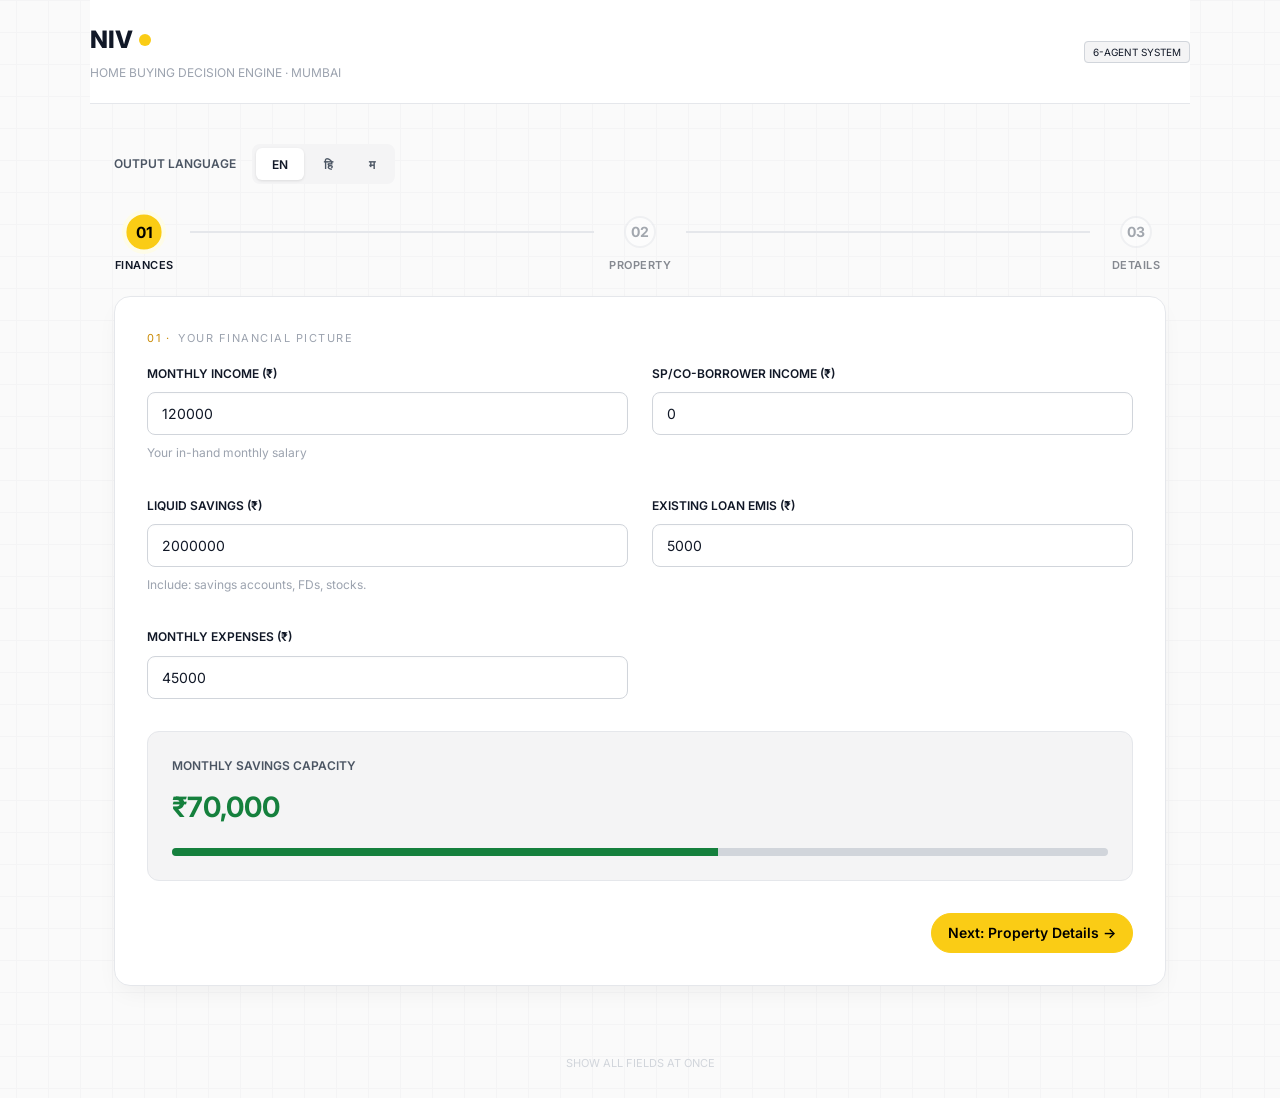
==== commit c8df66f2: "feat: implement rental yield estimation engine and expand backend document parsing and integration s" ====
--- a/frontend/index.html
+++ b/frontend/index.html
@@ -5,1592 +5,572 @@
     <meta charset="UTF-8">
     <meta name="viewport" content="width=device-width, initial-scale=1.0">
     <title>NIV AI — Home Buying Decision Engine</title>
-    <link rel="preconnect" href="https://fonts.googleapis.com">
-    <link
-        href="https://fonts.googleapis.com/css2?family=Syne:wght@400;600;700;800&family=DM+Sans:wght@300;400;500&family=DM+Mono:wght@400;500&display=swap"
-        rel="stylesheet">
-    <style>
-        :root {
-            --bg: #080810;
-            --surface: #0e0e1a;
-            --border: #1c1c2e;
-            --border-bright: #2a2a40;
-            --text: #f0eeff;
-            --text-muted: #9896b8;
-            --text-dim: #c8c5e8;
-            --accent: #7c6af7;
-            --accent-dim: #3d3580;
-            --green: #22c55e;
-            --green-bg: #052010;
-            --green-border: #0f3020;
-            --yellow: #f59e0b;
-            --yellow-bg: #1a1200;
-            --yellow-border: #2a2000;
-            --red: #ef4444;
-            --red-bg: #180808;
-            --red-border: #2a1010;
-            --font-display: 'Syne', sans-serif;
-            --font-body: 'DM Sans', sans-serif;
-            --font-mono: 'DM Mono', monospace;
-        }
-
-        * {
-            box-sizing: border-box;
-            margin: 0;
-            padding: 0;
-        }
-
-        html {
-            scroll-behavior: smooth;
-        }
-
-        body {
-            font-family: var(--font-body);
-            background: var(--bg);
-            color: var(--text);
-            min-height: 100vh;
-            font-size: 14.5px;
-            line-height: 1.65;
-            font-weight: 400;
-        }
-
-        /* ── HEADER ── */
-        .hdr {
-            border-bottom: 1px solid var(--border);
-            padding: 14px 28px;
-            display: flex;
-            align-items: center;
-            justify-content: space-between;
-            background: var(--surface);
-            position: sticky;
-            top: 0;
-            z-index: 100;
-        }
-
-        .logo {
-            font-family: var(--font-display);
-            font-size: 18px;
-            font-weight: 800;
-            color: var(--accent);
-            letter-spacing: -0.5px;
-        }
-
-        .logo em {
-            color: var(--text);
-            font-style: normal;
-        }
-
-        .hdr-sub {
-            font-size: 11px;
-            color: var(--text-muted);
-            margin-top: 1px;
-            letter-spacing: 0.5px;
-            text-transform: uppercase;
-        }
-
-        .hdr-tag {
-            font-size: 11px;
-            color: var(--text-muted);
-            background: var(--border);
-            padding: 4px 10px;
-            border-radius: 20px;
-        }
-
-        /* ── LAYOUT ── */
-        .wrap {
-            max-width: 980px;
-            margin: 0 auto;
-            padding: 32px 20px;
-        }
-
-        /* ── FORM CARDS ── */
-        .fcard {
-            background: var(--surface);
-            border: 1px solid var(--border);
-            border-radius: 14px;
-            padding: 24px;
-            margin-bottom: 14px;
-        }
-
-        .fcard-title {
-            font-family: var(--font-display);
-            font-size: 12px;
-            font-weight: 700;
-            color: var(--accent);
-            letter-spacing: 1.5px;
-            text-transform: uppercase;
-            margin-bottom: 18px;
-        }
-
-        .g2 {
-            display: grid;
-            grid-template-columns: 1fr 1fr;
-            gap: 12px;
-        }
-
-        @media(max-width:600px) {
-            .g2 {
-                grid-template-columns: 1fr;
-            }
-        }
-
-        .field label {
-            display: block;
-            font-size: 11.5px;
-            font-weight: 500;
-            color: var(--text-dim);
-            margin-bottom: 5px;
-            letter-spacing: 0.3px;
-        }
-
-        .field input,
-        .field select {
-            width: 100%;
-            background: var(--bg);
-            border: 1px solid var(--border-bright);
-            border-radius: 8px;
-            padding: 9px 12px;
-            color: var(--text);
-            font-family: var(--font-mono);
-            font-size: 13px;
-            outline: none;
-            transition: border-color 0.15s, box-shadow 0.15s;
-        }
-
-        .field input:focus,
-        .field select:focus {
-            border-color: var(--accent);
-            box-shadow: 0 0 0 3px rgba(124, 106, 247, 0.1);
-        }
-
-        .field input::placeholder {
-            color: var(--border-bright);
-        }
-
-        .field select option {
-            background: var(--surface);
-        }
-
-        .field-preview {
-            font-size: 11px;
-            color: var(--accent);
-            font-family: var(--font-mono);
-            margin-top: 3px;
-            height: 14px;
-        }
-
-        .btn-primary {
-            width: 100%;
-            background: var(--accent);
-            color: #fff;
-            border: none;
-            border-radius: 10px;
-            padding: 14px;
-            font-family: var(--font-display);
-            font-size: 14px;
-            font-weight: 700;
-            cursor: pointer;
-            letter-spacing: 0.3px;
-            transition: background 0.15s, transform 0.1s;
-            margin-top: 8px;
-        }
-
-        .btn-primary:hover {
-            background: #6b59e6;
-            transform: translateY(-1px);
-        }
-
-        .btn-primary:active {
-            transform: translateY(0);
-        }
-
-        .btn-ghost {
-            width: 100%;
-            background: transparent;
-            color: var(--text-muted);
-            border: 1px solid var(--border);
-            border-radius: 10px;
-            padding: 11px;
-            font-size: 13px;
-            cursor: pointer;
-            margin-top: 8px;
-            transition: border-color 0.15s, color 0.15s;
-        }
-
-        .btn-ghost:hover {
-            border-color: var(--accent);
-            color: var(--accent);
-        }
-
-        /* ── LOADING ── */
-        #loading {
-            display: none;
-        }
-
-        .load-wrap {
-            text-align: center;
-            padding: 56px 0;
-        }
-
-        .spinner {
-            width: 40px;
-            height: 40px;
-            border: 2px solid var(--border-bright);
-            border-top-color: var(--accent);
-            border-radius: 50%;
-            animation: spin .7s linear infinite;
-            margin: 0 auto 24px;
-        }
-
-        @keyframes spin {
-            to {
-                transform: rotate(360deg);
-            }
-        }
-
-        .load-title {
-            font-family: var(--font-display);
-            font-size: 20px;
-            font-weight: 700;
-            margin-bottom: 6px;
-        }
-
-        .load-sub {
-            font-size: 12px;
-            color: var(--text-muted);
-            margin-bottom: 32px;
-        }
-
-        .agents {
-            display: flex;
-            flex-direction: column;
-            gap: 6px;
-            max-width: 340px;
-            margin: 0 auto;
-        }
-
-        .arow {
-            display: flex;
-            align-items: center;
-            gap: 10px;
-            padding: 9px 13px;
-            background: var(--bg);
-            border: 1px solid var(--border);
-            border-radius: 8px;
-            font-size: 12px;
-            transition: all .2s;
-        }
-
-        .arow.running {
-            border-color: var(--accent);
-            background: rgba(124, 106, 247, .07);
-        }
-
-        .arow.done {
-            border-color: var(--green-border);
-            background: var(--green-bg);
-        }
-
-        .adot {
-            width: 6px;
-            height: 6px;
-            border-radius: 50%;
-            background: var(--border-bright);
-            flex-shrink: 0;
-        }
-
-        .arow.running .adot {
-            background: var(--accent);
-            animation: pulse 1s infinite;
-        }
-
-        .arow.done .adot {
-            background: var(--green);
-        }
-
-        @keyframes pulse {
-
-            0%,
-            100% {
-                opacity: 1
-            }
-
-            50% {
-                opacity: .3
-            }
-        }
-
-        .aname {
-            flex: 1;
-            color: var(--text-dim);
-        }
-
-        .arow.running .aname {
-            color: var(--text);
-        }
-
-        .arow.done .aname {
-            color: var(--green);
-        }
-
-        .astatus {
-            font-size: 10px;
-            color: var(--text-muted);
-            font-family: var(--font-mono);
-        }
-
-        .arow.running .astatus {
-            color: var(--accent);
-        }
-
-        .arow.done .astatus {
-            color: var(--green);
-        }
-
-        /* ── ERROR ── */
-        #err {
-            display: none;
-            background: var(--red-bg);
-            border: 1px solid var(--red-border);
-            border-radius: 8px;
-            padding: 12px 16px;
-            color: var(--red);
-            font-size: 13px;
-            margin-bottom: 14px;
-        }
-
-        /* ══════════════════════════════════════════
-   REPORT
-══════════════════════════════════════════ */
-        #report {
-            display: none;
-        }
-
-        /* ── VERDICT ── */
-        .verdict {
-            border-radius: 16px;
-            padding: 28px 32px;
-            margin-bottom: 24px;
-            display: flex;
-            align-items: flex-start;
-            gap: 24px;
-        }
-
-        .verdict.safe {
-            background: var(--green-bg);
-            border: 1px solid var(--green-border);
-        }
-
-        .verdict.risky {
-            background: var(--yellow-bg);
-            border: 1px solid var(--yellow-border);
-        }
-
-        .verdict.reconsider {
-            background: var(--red-bg);
-            border: 1px solid var(--red-border);
-        }
-
-        .v-icon {
-            font-size: 40px;
-            flex-shrink: 0;
-        }
-
-        .v-word {
-            font-family: var(--font-display);
-            font-size: 32px;
-            font-weight: 800;
-            text-transform: uppercase;
-            letter-spacing: 2px;
-            line-height: 1;
-        }
-
-        .verdict.safe .v-word {
-            color: var(--green);
-        }
-
-        .verdict.risky .v-word {
-            color: var(--yellow);
-        }
-
-        .verdict.reconsider .v-word {
-            color: var(--red);
-        }
-
-        .v-reason {
-            font-size: 14px;
-            color: var(--text-dim);
-            margin-top: 8px;
-            line-height: 1.6;
-            max-width: 600px;
-        }
-
-        .v-conf {
-            font-size: 11px;
-            color: var(--text-muted);
-            margin-top: 8px;
-            font-family: var(--font-mono);
-        }
-
-        /* ── CASH FLOW HERO — the most important section ── */
-        .cashflow-hero {
-            background: var(--surface);
-            border: 1px solid var(--border);
-            border-radius: 16px;
-            padding: 24px;
-            margin-bottom: 16px;
-        }
-
-        .cf-title {
-            font-family: var(--font-display);
-            font-size: 12px;
-            font-weight: 700;
-            color: var(--accent);
-            letter-spacing: 1.5px;
-            text-transform: uppercase;
-            margin-bottom: 20px;
-        }
-
-        .cf-main {
-            display: flex;
-            align-items: center;
-            gap: 32px;
-            margin-bottom: 24px;
-            flex-wrap: wrap;
-        }
-
-        .cf-surplus-box {
-            flex-shrink: 0;
-        }
-
-        .cf-surplus-label {
-            font-size: 11px;
-            color: var(--text-muted);
-            margin-bottom: 4px;
-            letter-spacing: 0.5px;
-            text-transform: uppercase;
-        }
-
-        .cf-surplus-value {
-            font-family: var(--font-display);
-            font-size: 44px;
-            font-weight: 800;
-            line-height: 1;
-        }
-
-        .cf-surplus-value.good {
-            color: var(--green);
-        }
-
-        .cf-surplus-value.warn {
-            color: var(--yellow);
-        }
-
-        .cf-surplus-value.crit {
-            color: var(--red);
-        }
-
-        .cf-surplus-sub {
-            font-size: 12px;
-            margin-top: 6px;
-        }
-
-        .cf-surplus-sub.good {
-            color: var(--green);
-        }
-
-        .cf-surplus-sub.warn {
-            color: var(--yellow);
-        }
-
-        .cf-surplus-sub.crit {
-            color: var(--red);
-        }
-
-        /* Income waterfall */
-        .cf-waterfall {
-            flex: 1;
-            min-width: 240px;
-        }
-
-        .cf-row {
-            display: flex;
-            align-items: center;
-            gap: 10px;
-            margin-bottom: 8px;
-        }
-
-        .cf-row-label {
-            font-size: 12px;
-            color: var(--text-muted);
-            width: 160px;
-            flex-shrink: 0;
-        }
-
-        .cf-row-amount {
-            font-family: var(--font-mono);
-            font-size: 13px;
-            font-weight: 500;
-            width: 90px;
-            text-align: right;
-            flex-shrink: 0;
-        }
-
-        .cf-row-amount.income {
-            color: var(--green);
-        }
-
-        .cf-row-amount.out {
-            color: var(--red);
-        }
-
-        .cf-row-amount.surplus {
-            font-weight: 700;
-        }
-
-        .cf-bar-wrap {
-            flex: 1;
-            height: 6px;
-            background: var(--border);
-            border-radius: 3px;
-            overflow: hidden;
-        }
-
-        .cf-bar {
-            height: 100%;
-            border-radius: 3px;
-        }
-
-        .cf-bar.income {
-            background: var(--green);
-        }
-
-        .cf-bar.out {
-            background: var(--red);
-        }
-
-        .cf-bar.surplus.good {
-            background: var(--green);
-        }
-
-        .cf-bar.surplus.warn {
-            background: var(--yellow);
-        }
-
-        .cf-bar.surplus.crit {
-            background: var(--red);
-        }
-
-        .cf-divider {
-            height: 1px;
-            background: var(--border);
-            margin: 4px 0 12px 0;
-        }
-
-        .cf-context {
-            font-size: 13px;
-            color: var(--text-dim);
-            line-height: 1.55;
-            background: var(--bg);
-            border-radius: 8px;
-            padding: 12px 14px;
-            border: 1px solid var(--border);
-        }
-
-        .cf-context strong {
-            color: var(--text);
-        }
-
-        /* ── SCORECARD ── */
-        .scorecard {
-            display: grid;
-            grid-template-columns: repeat(3, 1fr);
-            gap: 10px;
-            margin-bottom: 16px;
-        }
-
-        @media(max-width:640px) {
-            .scorecard {
-                grid-template-columns: 1fr 1fr;
-            }
-        }
-
-        .sc-item {
-            background: var(--surface);
-            border-radius: 12px;
-            padding: 16px;
-            border: 1px solid var(--border);
-            position: relative;
-            overflow: hidden;
-            transition: border-color 0.2s;
-        }
-
-        .sc-item:hover {
-            border-color: var(--border-bright);
-        }
-
-        .sc-item::after {
-            content: '';
-            position: absolute;
-            bottom: 0;
-            left: 0;
-            right: 0;
-            height: 3px;
-        }
-
-        .sc-item.pass::after {
-            background: var(--green);
-        }
-
-        .sc-item.warn::after {
-            background: var(--yellow);
-        }
-
-        .sc-item.fail::after {
-            background: var(--red);
-        }
-
-        .sc-item.neutral::after {
-            background: var(--border);
-        }
-
-        .sc-label {
-            font-size: 10px;
-            font-weight: 600;
-            color: var(--text-muted);
-            letter-spacing: 0.8px;
-            text-transform: uppercase;
-            margin-bottom: 8px;
-        }
-
-        .sc-val {
-            font-family: var(--font-display);
-            font-size: 22px;
-            font-weight: 800;
-            line-height: 1;
-            margin-bottom: 5px;
-        }
-
-        .sc-item.pass .sc-val {
-            color: var(--green);
-        }
-
-        .sc-item.warn .sc-val {
-            color: var(--yellow);
-        }
-
-        .sc-item.fail .sc-val {
-            color: var(--red);
-        }
-
-        .sc-item.neutral .sc-val {
-            color: var(--text-muted);
-        }
-
-        .sc-verdict {
-            font-size: 11px;
-            font-weight: 600;
-            margin-bottom: 3px;
-        }
-
-        .sc-item.pass .sc-verdict {
-            color: #16a34a;
-        }
-
-        .sc-item.warn .sc-verdict {
-            color: #b45309;
-        }
-
-        .sc-item.fail .sc-verdict {
-            color: #b91c1c;
-        }
-
-        .sc-item.neutral .sc-verdict {
-            color: var(--text-muted);
-        }
-
-        .sc-ctx {
-            font-size: 11px;
-            color: var(--text-muted);
-            line-height: 1.4;
-        }
-
-        /* ── TWO COLUMN ── */
-        .row2 {
-            display: grid;
-            grid-template-columns: 1fr 1fr;
-            gap: 14px;
-            margin-bottom: 14px;
-        }
-
-        @media(max-width:720px) {
-            .row2 {
-                grid-template-columns: 1fr;
-            }
-        }
-
-        .rcard {
-            background: var(--surface);
-            border: 1px solid var(--border);
-            border-radius: 14px;
-            padding: 20px;
-        }
-
-        .rcard-title {
-            font-family: var(--font-display);
-            font-size: 11px;
-            font-weight: 700;
-            color: var(--accent);
-            letter-spacing: 1.5px;
-            text-transform: uppercase;
-            margin-bottom: 16px;
-        }
-
-        /* ── DATA TABLE ── */
-        .dtable {
-            width: 100%;
-            border-collapse: collapse;
-        }
-
-        .dtable td {
-            padding: 8px 0;
-            border-bottom: 1px solid var(--border);
-            font-size: 13px;
-        }
-
-        .dtable td:first-child {
-            color: var(--text-dim);
-        }
-
-        .dtable td:last-child {
-            text-align: right;
-            font-family: var(--font-mono);
-            font-weight: 500;
-        }
-
-        .dtable tr:last-child td {
-            border-bottom: none;
-        }
-
-        /* ── STRESS ── */
-        .stress-grid {
-            display: grid;
-            grid-template-columns: 1fr 1fr;
-            gap: 8px;
-        }
-
-        .sc2 {
-            background: var(--bg);
-            border-radius: 10px;
-            padding: 13px;
-            border: 1px solid var(--border);
-        }
-
-        .sc2.pass {
-            border-color: var(--green-border);
-        }
-
-        .sc2.fail {
-            border-color: var(--red-border);
-        }
-
-        .sc2-head {
-            display: flex;
-            align-items: center;
-            justify-content: space-between;
-            margin-bottom: 8px;
-        }
-
-        .sc2-name {
-            font-size: 12px;
-            font-weight: 600;
-            text-transform: capitalize;
-            color: var(--text);
-        }
-
-        .badge {
-            font-size: 9px;
-            font-weight: 700;
-            padding: 3px 7px;
-            border-radius: 4px;
-            text-transform: uppercase;
-            letter-spacing: .5px;
-        }
-
-        .badge.pass {
-            background: #052010;
-            color: var(--green);
-            border: 1px solid var(--green-border);
-        }
-
-        .badge.fail {
-            background: var(--red-bg);
-            color: var(--red);
-            border: 1px solid var(--red-border);
-        }
-
-        .sc2-key {
-            font-size: 12px;
-            color: var(--text-dim);
-            margin-bottom: 7px;
-            line-height: 1.4;
-        }
-
-        .sc2-tip {
-            font-size: 12px;
-            color: var(--text-muted);
-            border-top: 1px solid var(--border);
-            padding-top: 7px;
-            line-height: 1.4;
-        }
-
-        /* ── CHALLENGES ── */
-        .challenge {
-            background: var(--bg);
-            border-radius: 10px;
-            padding: 14px;
-            margin-bottom: 9px;
-        }
-
-        .challenge.critical {
-            border-left: 3px solid var(--red);
-        }
-
-        .challenge.high {
-            border-left: 3px solid var(--yellow);
-        }
-
-        .challenge.medium {
-            border-left: 3px solid var(--accent);
-        }
-
-        .challenge.low {
-            border-left: 3px solid var(--border);
-        }
-
-        .ch-top {
-            display: flex;
-            align-items: center;
-            gap: 8px;
-            margin-bottom: 7px;
-            flex-wrap: wrap;
-        }
-
-        .sev {
-            font-size: 9px;
-            font-weight: 700;
-            padding: 2px 7px;
-            border-radius: 3px;
-            text-transform: uppercase;
-            letter-spacing: .5px;
-        }
-
-        .sev.critical {
-            background: var(--red-bg);
-            color: var(--red);
-        }
-
-        .sev.high {
-            background: #1a0f00;
-            color: var(--yellow);
-        }
-
-        .sev.medium {
-            background: rgba(124, 106, 247, .15);
-            color: var(--accent);
-        }
-
-        .sev.low {
-            background: var(--border);
-            color: var(--text-muted);
-        }
-
-        .ch-assume {
-            font-size: 13px;
-            font-weight: 600;
-            color: var(--text);
-        }
-
-        .ch-body {
-            font-size: 13px;
-            color: var(--text-dim);
-            margin-bottom: 5px;
-            line-height: 1.55;
-        }
-
-        .ch-impact {
-            font-size: 12px;
-            color: var(--text-muted);
-            font-family: var(--font-mono);
-        }
-
-        /* ── LISTS ── */
-        .reason-list,
-        .action-list {
-            list-style: none;
-        }
-
-        .reason-list li {
-            font-size: 13.5px;
-            color: var(--text-dim);
-            padding: 8px 12px;
-            background: var(--bg);
-            border-radius: 7px;
-            margin-bottom: 6px;
-            border-left: 2px solid var(--accent-dim);
-            line-height: 1.5;
-        }
-
-        .action-list li {
-            font-size: 13.5px;
-            color: var(--text-dim);
-            padding: 9px 12px;
-            background: var(--bg);
-            border-radius: 7px;
-            margin-bottom: 6px;
-            display: flex;
-            align-items: flex-start;
-            gap: 9px;
-            line-height: 1.5;
-        }
-
-        .action-list li::before {
-            content: '→';
-            color: var(--accent);
-            font-weight: 700;
-            flex-shrink: 0;
-            font-family: var(--font-display);
-        }
-
-        /* ── REASONING ── */
-        .reasoning {
-            background: var(--bg);
-            border: 1px solid var(--border);
-            border-radius: 10px;
-            padding: 18px;
-            font-size: 13.5px;
-            color: var(--text-dim);
-            line-height: 1.8;
-            white-space: pre-wrap;
-            font-family: var(--font-body);
-        }
-
-        /* ── PILLS ── */
-        .pills {
-            display: flex;
-            flex-wrap: wrap;
-            gap: 7px;
-        }
-
-        .pill {
-            font-size: 11px;
-            padding: 5px 11px;
-            border-radius: 20px;
-            background: var(--bg);
-            border: 1px solid var(--border);
-            color: var(--text-muted);
-            line-height: 1.4;
-        }
-
-        /* ── PROPERTY FLAGS ── */
-        .flag {
-            font-size: 12px;
-            padding: 8px 12px;
-            background: var(--bg);
-            border-radius: 7px;
-            margin-top: 8px;
-            line-height: 1.5;
-        }
-
-        .flag.high {
-            border-left: 2px solid var(--red);
-        }
-
-        .flag.medium {
-            border-left: 2px solid var(--yellow);
-        }
-
-        .flag.low {
-            border-left: 2px solid var(--border);
-        }
-
-        .flag-name {
-            font-weight: 600;
-            color: var(--text);
-        }
-
-        /* ── RENT VS BUY VISUAL ── */
-        .rvb-compare {
-            display: flex;
-            gap: 12px;
-            margin-bottom: 14px;
-        }
-
-        .rvb-box {
-            flex: 1;
-            background: var(--bg);
-            border-radius: 10px;
-            padding: 14px;
-            text-align: center;
-            border: 1px solid var(--border);
-        }
-
-        .rvb-box-label {
-            font-size: 10px;
-            color: var(--text-muted);
-            text-transform: uppercase;
-            letter-spacing: .8px;
-            margin-bottom: 6px;
-        }
-
-        .rvb-box-val {
-            font-family: var(--font-display);
-            font-size: 20px;
-            font-weight: 800;
-        }
-
-        .rvb-box.rent .rvb-box-val {
-            color: var(--green);
-        }
-
-        .rvb-box.buy .rvb-box-val {
-            color: var(--text);
-        }
-
-        .rvb-box-sub {
-            font-size: 10px;
-            color: var(--text-muted);
-            margin-top: 3px;
-        }
-
-        .rvb-diff {
-            font-size: 13px;
-            color: var(--text-muted);
-            background: var(--bg);
-            border-radius: 8px;
-            padding: 10px 14px;
-            border: 1px solid var(--border);
-            line-height: 1.55;
-        }
-
-        /* ── META ── */
-        .meta {
-            font-size: 11px;
-            color: var(--text-muted);
-            text-align: center;
-            padding: 16px 0 4px;
-            font-family: var(--font-mono);
-        }
-    </style>
+    <link rel="stylesheet" href="style.css">
 </head>
 
 <body>
 
-    <div class="hdr">
-        <div>
-            <div class="logo">NIV<em> AI</em></div>
-            <div class="hdr-sub">Home Buying Decision Engine · Mumbai</div>
-        </div>
-        <div class="hdr-tag">6-Agent System</div>
+    <header class="hdr container">
+        <div class="hdr-left">
+            <a href="/landing.html" class="logo">NIV <em>AI</em></a>
+            <div class="hdr-sub">HOME BUYING DECISION ENGINE · MUMBAI</div>
+        </div>
+        <div class="hdr-right">
+            <span class="hdr-tag">6-AGENT SYSTEM</span>
+        </div>
+    </header>
+
+    <div class="container" id="form-section">
+        <div id="err" role="alert"
+            style="display:none; color:var(--red); padding:16px; border-left:3px solid var(--red); background:var(--surface-2); margin-bottom:24px;">
+        </div>
+
+        <div class="lang-toggle">
+            <span class="lang-label">OUTPUT LANGUAGE</span>
+            <div class="lang-options">
+                <button class="lang-btn active" onclick="setLang('english',this)">EN</button>
+                <button class="lang-btn" onclick="setLang('hindi',this)">हि</button>
+                <button class="lang-btn" onclick="setLang('marathi',this)">म</button>
+            </div>
+        </div>
+
+        <div class="wizard-bar">
+            <div class="wizard-steps">
+                <div class="w-step active" data-step-nav="1">
+                    <span class="w-num">01</span>
+                    <span class="w-label">FINANCES</span>
+                </div>
+                <div class="w-connector">
+                    <div class="w-fill" id="w-fill-1"></div>
+                </div>
+                <div class="w-step" data-step-nav="2">
+                    <span class="w-num">02</span>
+                    <span class="w-label">PROPERTY</span>
+                </div>
+                <div class="w-connector">
+                    <div class="w-fill" id="w-fill-2"></div>
+                </div>
+                <div class="w-step" data-step-nav="3">
+                    <span class="w-num">03</span>
+                    <span class="w-label">DETAILS</span>
+                </div>
+            </div>
+        </div>
+
+        <!-- Step 1 -->
+        <div class="step-card active" data-step="1">
+            <div class="step-heading">
+                <div class="section-label"><span>01 ·</span> YOUR FINANCIAL PICTURE</div>
+            </div>
+
+            <div class="field-grid">
+                <div class="field">
+                    <label class="field-label" for="monthly_income">MONTHLY INCOME (₹)</label>
+                    <input type="number" id="monthly_income" value="120000" placeholder="120000"
+                        oninput="updateFinancialHealth(); preview(this,'inc-p')">
+                    <div class="field-hint">Your in-hand monthly salary</div>
+                    <div id="inc-p" class="field-hint" style="color:var(--text-dim)"></div>
+                </div>
+                <div class="field">
+                    <label class="field-label" for="spouse_income">SP/CO-BORROWER INCOME (₹)</label>
+                    <input type="number" id="spouse_income" value="0" placeholder="0"
+                        oninput="updateFinancialHealth(); preview(this,'sp-p')">
+                    <div id="sp-p" class="field-hint" style="color:var(--text-dim)"></div>
+                </div>
+                <div class="field">
+                    <label class="field-label" for="liquid_savings">LIQUID SAVINGS (₹)</label>
+                    <input type="number" id="liquid_savings" value="2000000" oninput="preview(this,'sav-p')">
+                    <div class="field-hint">Include: savings accounts, FDs, stocks.</div>
+                    <div id="sav-p" class="field-hint" style="color:var(--text-dim)"></div>
+                </div>
+                <div class="field">
+                    <label class="field-label" for="existing_emis">EXISTING LOAN EMIS (₹)</label>
+                    <input type="number" id="existing_emis" value="5000" oninput="updateFinancialHealth()">
+                </div>
+                <div class="field">
+                    <label class="field-label" for="monthly_expenses">MONTHLY EXPENSES (₹)</label>
+                    <input type="number" id="monthly_expenses" value="45000" oninput="updateFinancialHealth()">
+                </div>
+            </div>
+
+            <div class="health-bar" id="financial-health-indicator">
+                <div class="health-label">MONTHLY SAVINGS CAPACITY</div>
+                <div class="health-value" id="financial-health">₹—</div>
+                <div class="health-track">
+                    <div class="health-fill" id="health-fill-bar"></div>
+                </div>
+            </div>
+
+            <div style="display:flex; justify-content:flex-end;">
+                <button class="btn-primary" onclick="goStep(2)">Next: Property Details &rarr;</button>
+            </div>
+        </div>
+
+        <!-- Step 2 -->
+        <div class="step-card" data-step="2">
+            <div class="step-heading">
+                <div class="section-label"><span>02 ·</span> THE PROPERTY</div>
+            </div>
+
+            <div class="field-grid">
+                <div class="field">
+                    <label class="field-label" for="property_price">PROPERTY PRICE (₹)</label>
+                    <input type="number" id="property_price" value="8500000"
+                        oninput="updateEMIPreview(); preview(this,'pp-p')">
+                    <div id="pp-p" class="field-hint" style="color:var(--text-dim)"></div>
+                </div>
+                <div class="field">
+                    <label class="field-label" for="location_area">LOCATION / AREA</label>
+                    <input type="text" id="location_area" value="Andheri West" placeholder="Andheri West">
+                </div>
+                <div class="field">
+                    <label class="field-label" for="down_payment_available">DOWN PAYMENT AVAILABLE (₹)</label>
+                    <input type="number" id="down_payment_available" value="1700000"
+                        oninput="updateEMIPreview(); preview(this,'dp-p')">
+                    <div id="dp-p" class="field-hint" style="color:var(--text-dim)"></div>
+                </div>
+                <div class="field">
+                    <label class="field-label" for="loan_tenure_years">LOAN TENURE (YEARS)</label>
+                    <input type="number" id="loan_tenure_years" value="20" min="1" max="30"
+                        oninput="updateEMIPreview()">
+                </div>
+                <div class="field">
+                    <label class="field-label" for="expected_interest_rate">EXPECTED INTEREST RATE (%)</label>
+                    <input type="number" id="expected_interest_rate" value="8.5" step="0.1"
+                        oninput="updateEMIPreview()">
+                </div>
+            </div>
+
+            <div class="emi-preview" id="emi-preview-card">
+                <div class="section-label"><span>ESTIMATED MONTHLY IMPACT</span></div>
+                <div class="metric-grid" style="grid-template-columns: repeat(2,1fr) repeat(2,1fr)">
+                    <div class="metric-cell">
+                        <div class="metric-label">LOAN AMOUNT</div>
+                        <div class="metric-number" id="ep-loan">₹—</div>
+                    </div>
+                    <div class="metric-cell">
+                        <div class="metric-label">ESTIMATED EMI</div>
+                        <div class="metric-number" id="ep-emi">₹—</div>
+                    </div>
+                    <div class="metric-cell">
+                        <div class="metric-label">EMI / INCOME</div>
+                        <div class="metric-number" id="ep-ratio">—%</div>
+                    </div>
+                    <div class="metric-cell">
+                        <div class="metric-label">MONTHLY SURPLUS</div>
+                        <div class="metric-number" id="ep-surplus">₹—</div>
+                    </div>
+                </div>
+                <div class="emi-zone-label" id="ep-zone"></div>
+                <div id="market-rates-banner"
+                    style="display:none; margin-top:16px; font-family:var(--font-mono); font-size:11px; color:var(--text-muted); border-top:1px solid var(--border); padding-top:16px;">
+                    <span id="market-rates-text">Loading current rates...</span>
+                    <a href="#" onclick="refreshMarketRates(); return false"
+                        style="color:var(--accent); margin-left:16px;">Refresh</a>
+                </div>
+            </div>
+
+            <div style="display:flex; justify-content:space-between; margin-top:32px;">
+                <button class="btn-ghost" onclick="goStep(1)">&larr; Back</button>
+                <button class="btn-primary" onclick="goStep(3)">Next: Final Details &rarr;</button>
+            </div>
+        </div>
+
+        <!-- Step 3 -->
+        <div class="step-card" data-step="3">
+            <div class="step-heading">
+                <div class="section-label"><span>03 ·</span> ADDITIONAL DETAILS</div>
+            </div>
+
+            <div class="field-grid">
+                <div class="field">
+                    <label class="field-label" for="employment_type">EMPLOYMENT TYPE</label>
+                    <select id="employment_type">
+                        <option value="salaried">Salaried</option>
+                        <option value="freelance">Freelance / Consulting</option>
+                        <option value="business">Business Owner</option>
+                    </select>
+                </div>
+                <div class="field">
+                    <label class="field-label" for="years_in_current_job">YEARS IN CURRENT JOB</label>
+                    <input type="number" id="years_in_current_job" value="3" step="0.5">
+                </div>
+                <div class="field">
+                    <label class="field-label" for="current_rent">CURRENT MONTHLY RENT (₹)</label>
+                    <input type="number" id="current_rent" value="25000">
+                </div>
+                <div class="field">
+                    <label class="field-label" for="configuration">CONFIGURATION</label>
+                    <select id="configuration">
+                        <option value="1BHK">1 BHK</option>
+                        <option value="2BHK" selected>2 BHK</option>
+                        <option value="3BHK">3 BHK</option>
+                        <option value="4BHK">4 BHK</option>
+                    </select>
+                </div>
+                <div class="field">
+                    <label class="field-label" for="carpet_area_sqft">CARPET AREA (SQFT)</label>
+                    <input type="number" id="carpet_area_sqft" value="650">
+                </div>
+                <div class="field">
+                    <label class="field-label" for="is_ready_to_move">READY TO MOVE IN?</label>
+                    <select id="is_ready_to_move">
+                        <option value="true">Yes</option>
+                        <option value="false" selected>No</option>
+                    </select>
+                </div>
+                <div class="field">
+                    <label class="field-label" for="is_rera_registered">RERA REGISTERED?</label>
+                    <select id="is_rera_registered">
+                        <option value="true">Yes</option>
+                        <option value="false">No</option>
+                        <option value="null">Don't Know</option>
+                    </select>
+                </div>
+                <div class="field">
+                    <label class="field-label" for="builder_name">BUILDER NAME</label>
+                    <input type="text" id="builder_name" value="Oberoi Realty">
+                </div>
+                <div class="field">
+                    <label class="field-label" for="possession_date">POSSESSION DATE</label>
+                    <input type="text" id="possession_date" placeholder="12/2026">
+                </div>
+                <div class="field">
+                    <label class="field-label" for="commute_distance_km">COMMUTE DISTANCE (KM)</label>
+                    <input type="number" id="commute_distance_km" value="0">
+                </div>
+                <div class="field">
+                    <label class="field-label" for="buyer_gender">BUYER GENDER</label>
+                    <select id="buyer_gender">
+                        <option value="male">Male</option>
+                        <option value="female">Female</option>
+                    </select>
+                </div>
+                <div class="field">
+                    <label class="field-label" for="financial_notes">FINANCIAL NOTES</label>
+                    <input type="text" id="financial_notes" placeholder="Optional">
+                </div>
+                <div class="field">
+                    <label class="field-label" for="property_notes">PROPERTY NOTES</label>
+                    <input type="text" id="property_notes" placeholder="Optional">
+                </div>
+            </div>
+
+            <div style="display:flex; justify-content:space-between; margin-top:32px;">
+                <button class="btn-ghost" onclick="goStep(2)">&larr; Back</button>
+                <button class="btn-primary" onclick="onSubmitClick()">Run Full Analysis &rarr;</button>
+            </div>
+        </div>
+
+        <div style="text-align:center; padding: 24px 0;">
+            <a href="#" onclick="showAllSteps(event)"
+                style="font-family:var(--font-mono); font-size:11px; text-transform:uppercase; color:var(--text-faint); text-decoration:none;">Show
+                all fields at once</a>
+        </div>
     </div>
 
-    <div class="wrap">
-
-        <!-- ═══ FORM ═══ -->
-        <div id="form-section">
-            <div id="err"></div>
-            <div class="fcard">
-                <div class="fcard-title">💰 Your Financial Situation</div>
-                <div class="g2">
-                    <div class="field"><label>Your Monthly Income (₹)</label><input id="f_inc" type="number"
-                            value="120000" placeholder="120000" oninput="preview(this,'inc-p')">
-                        <div id="inc-p" class="field-preview"></div>
-                    </div>
-                    <div class="field"><label>Spouse / Co-borrower Income (₹)</label><input id="f_sp" type="number"
-                            value="0" placeholder="0" oninput="preview(this,'sp-p')">
-                        <div id="sp-p" class="field-preview"></div>
-                    </div>
-                    <div class="field"><label>Employment Type</label>
-                        <select id="f_emp">
-                            <option value="salaried">Salaried</option>
-                            <option value="freelance">Freelance / Consulting</option>
-                            <option value="business">Business Owner</option>
-                        </select>
-                    </div>
-                    <div class="field"><label>Years in Current Job</label><input id="f_yrs" type="number" value="3"
-                            step="0.5"></div>
-                    <div class="field"><label>Expected Annual Income Growth (%)</label><input id="f_grow" type="number"
-                            value="8" step="0.5"></div>
-                    <div class="field"><label>Existing Loan EMIs (₹/month)</label><input id="f_emis" type="number"
-                            value="5000"></div>
-                    <div class="field"><label>Monthly Living Expenses (₹)</label><input id="f_exp" type="number"
-                            value="45000"></div>
-                    <div class="field"><label>Current Monthly Rent (₹)</label><input id="f_rent" type="number"
-                            value="25000"></div>
-                    <div class="field"><label>Liquid Savings / FD / Stocks (₹)</label><input id="f_sav" type="number"
-                            value="2000000" oninput="preview(this,'sav-p')">
-                        <div id="sav-p" class="field-preview"></div>
-                    </div>
-                    <div class="field"><label>Number of Dependents</label><input id="f_dep" type="number" value="1"
-                            min="0"></div>
-                </div>
-            </div>
-            <div class="fcard">
-                <div class="fcard-title">🏠 Property You're Considering</div>
-                <div class="g2">
-                    <div class="field"><label>Property Price (₹)</label><input id="p_price" type="number"
-                            value="8500000" oninput="preview(this,'pp-p')">
-                        <div id="pp-p" class="field-preview"></div>
-                    </div>
-                    <div class="field"><label>Location / Area</label><input id="p_loc" type="text" value="Andheri West"
-                            placeholder="Andheri West"></div>
-                    <div class="field"><label>Configuration</label>
-                        <select id="p_cfg">
-                            <option value="1BHK">1 BHK</option>
-                            <option value="2BHK" selected>2 BHK</option>
-                            <option value="3BHK">3 BHK</option>
-                            <option value="4BHK">4 BHK</option>
-                        </select>
-                    </div>
-                    <div class="field"><label>Carpet Area (sqft)</label><input id="p_sqft" type="number" value="650">
-                    </div>
-                    <div class="field"><label>Down Payment You Can Pay (₹)</label><input id="p_dp" type="number"
-                            value="1700000" oninput="preview(this,'dp-p')">
-                        <div id="dp-p" class="field-preview"></div>
-                    </div>
-                    <div class="field"><label>Preferred Loan Tenure (years)</label><input id="p_ten" type="number"
-                            value="20" min="1" max="30"></div>
-                    <div class="field"><label>Expected Interest Rate (%)</label><input id="p_rate" type="number"
-                            value="8.5" step="0.1"></div>
-                    <div class="field"><label>Buyer Gender</label>
-                        <select id="p_gen">
-                            <option value="male">Male — 6% stamp duty</option>
-                            <option value="female">Female — 5% stamp duty</option>
-                        </select>
-                    </div>
-                    <div class="field"><label>Ready to Move In?</label>
-                        <select id="p_rdy">
-                            <option value="true">Yes — Ready Possession</option>
-                            <option value="false">No — Under Construction</option>
-                        </select>
-                    </div>
-                    <div class="field"><label>RERA Registered?</label>
-                        <select id="p_rera">
+    <!-- Loading View -->
+    <div id="loading-view" class="view" style="display:none">
+        <div class="loading-screen">
+            <div class="loading-top">
+                <div class="section-label"><span>ANALYSING</span> YOUR SITUATION</div>
+                <div class="loading-title">6 agents working in parallel</div>
+            </div>
+            <div class="agent-list">
+                <div class="agent-row">
+                    <div class="agent-dot" id="a1-dot"></div>
+                    <div class="agent-label">Context Synthesizer</div>
+                    <div class="agent-status-text" id="a1">waiting</div>
+                </div>
+                <div class="agent-row">
+                    <div class="agent-dot" id="a2-dot"></div>
+                    <div class="agent-label">Financial Analyst</div>
+                    <div class="agent-status-text" id="a2">waiting</div>
+                </div>
+                <div class="agent-row">
+                    <div class="agent-dot" id="a3-dot"></div>
+                    <div class="agent-label">Risk Simulator</div>
+                    <div class="agent-status-text" id="a3">waiting</div>
+                </div>
+                <div class="agent-row">
+                    <div class="agent-dot" id="a4-dot"></div>
+                    <div class="agent-label">Property Analyst</div>
+                    <div class="agent-status-text" id="a4">waiting</div>
+                </div>
+                <div class="agent-row">
+                    <div class="agent-dot" id="a5-dot"></div>
+                    <div class="agent-label">Assumption Challenger</div>
+                    <div class="agent-status-text" id="a5">waiting</div>
+                </div>
+                <div class="agent-row">
+                    <div class="agent-dot" id="a6-dot"></div>
+                    <div class="agent-label">Decision Composer</div>
+                    <div class="agent-status-text" id="a6">waiting</div>
+                </div>
+            </div>
+        </div>
+    </div>
+
+    <!-- Friction Gate (Behavioral checks) -->
+    <div id="friction-gate" style="display:none" class="gate-overlay">
+        <div class="gate-inner">
+            <div class="gate-header">
+                <div class="section-label"><span>PRE-ANALYSIS ·</span> 5 REALITY CHECKS</div>
+                <div class="gate-title">Before we analyze — answer honestly.</div>
+                <div class="gate-subtitle">These help us identify cognitive blind spots. Takes 60 seconds.</div>
+            </div>
+            <div class="gate-questions" id="friction-questions">
+                <div class="friction-question active" id="fq1">
+                    <div style="font-family:var(--font-body); font-size:16px; margin-bottom:16px;">Are you analyzing
+                        this property because you genuinely haven't decided yet — or because you've already emotionally
+                        committed and want confirmation?</div>
+                    <div style="display:flex; flex-direction:column; gap:8px;">
+                        <div class="friction-option btn-ghost" onclick="selectFriction('fq1', 'A')"
+                            style="justify-content:flex-start; min-height:auto; padding:12px 16px;">I'm actually
+                            undecided</div>
+                        <div class="friction-option btn-ghost" onclick="selectFriction('fq1', 'B')"
+                            style="justify-content:flex-start; min-height:auto; padding:12px 16px;">I like it but
+                            haven't decided</div>
+                        <div class="friction-option btn-ghost" onclick="selectFriction('fq1', 'C')"
+                            style="justify-content:flex-start; min-height:auto; padding:12px 16px;">I want to validate
+                            my choice</div>
+                    </div>
+                </div>
+            </div>
+            <div class="gate-actions">
+                <button class="btn-primary" onclick="proceedFromFriction()" id="friction-proceed" disabled>
+                    Proceed to Analysis &rarr;
+                </button>
+                <button class="btn-text" onclick="closeFrictionGate()">Skip checks</button>
+            </div>
+        </div>
+    </div>
+
+    <!-- Report View -->
+    <div id="report-view" class="container view" style="display:none; padding-top:40px;">
+
+        <div id="r-verdict" class="report-section"></div>
+        <div id="r-research-warnings" class="report-section" style="display:none;"></div>
+
+        <div id="share-bar" class="report-section" style="display:none">
+            <div style="display:flex; gap:16px; align-items:center;">
+                <input type="text" id="share-url-input" readonly class="field input"
+                    style="max-width:300px; padding:10px;">
+                <button class="btn-ghost" onclick="copyShareUrl()" id="copy-btn">Copy Link</button>
+                <button class="btn-ghost" onclick="shareWhatsApp()" id="wa-btn">Share on WhatsApp</button>
+            </div>
+        </div>
+
+        <div class="report-section">
+            <div class="section-label"><span>01 ·</span> CASH FLOW PREVIEW</div>
+            <div id="r-cashflow"></div>
+        </div>
+
+        <div class="report-section">
+            <div class="section-label"><span>02 ·</span> SCORECARD</div>
+            <div id="r-scorecard"></div>
+        </div>
+
+        <div class="report-section sensitivity-section" id="sensitivity-section">
+            <div class="section-label"><span>03 ·</span> WHAT-IF SLIDERS</div>
+            <div class="rcard">
+                <div class="slider-track">
+                    <div
+                        style="display:flex; justify-content:space-between; font-family:var(--font-mono); font-size:11px; margin-bottom:8px;">
+                        <span>Down Payment</span>
+                        <span id="wi-dp-val">—</span>
+                    </div>
+                    <input type="range" id="wi-dp" min="0" max="0" step="50000">
+                </div>
+                <div class="slider-track">
+                    <div
+                        style="display:flex; justify-content:space-between; font-family:var(--font-mono); font-size:11px; margin-bottom:8px;">
+                        <span>Property Price</span>
+                        <span id="wi-price-val">—</span>
+                    </div>
+                    <input type="range" id="wi-price" min="0" max="0" step="50000">
+                </div>
+                <div class="slider-track">
+                    <div
+                        style="display:flex; justify-content:space-between; font-family:var(--font-mono); font-size:11px; margin-bottom:8px;">
+                        <span>Loan Tenure</span>
+                        <span id="wi-tenure-val">—</span>
+                    </div>
+                    <input type="range" id="wi-tenure" min="5" max="30" step="1">
+                </div>
+                <div class="metric-grid" style="grid-template-columns: repeat(4, 1fr); margin-top:24px;">
+                    <div class="metric-cell">
+                        <div class="metric-label">Monthly EMI</div>
+                        <div class="metric-number" id="wm-emi" style="font-size:16px">—</div>
+                    </div>
+                    <div class="metric-cell">
+                        <div class="metric-label">EMI / Income</div>
+                        <div class="metric-number" id="wm-ratio" style="font-size:16px">—</div>
+                    </div>
+                    <div class="metric-cell">
+                        <div class="metric-label">Surplus</div>
+                        <div class="metric-number" id="wm-surplus" style="font-size:16px">—</div>
+                    </div>
+                    <div class="metric-cell">
+                        <div class="metric-label">Runway</div>
+                        <div class="metric-number" id="wm-runway" style="font-size:16px">—</div>
+                    </div>
+                </div>
+            </div>
+        </div>
+
+        <div class="report-section">
+            <div class="section-label"><span>04 ·</span> STRESS TEST SCENARIOS</div>
+            <div class="rcard">
+                <div id="r-stress"></div>
+            </div>
+        </div>
+
+        <div class="report-section">
+            <div class="section-label"><span>05 ·</span> PROPERTY ASSESSMENT</div>
+            <div class="rcard">
+                <div id="r-property"></div>
+            </div>
+        </div>
+
+        <div class="report-section">
+            <div class="section-label"><span>06 ·</span> RENT VS BUY</div>
+            <div class="rcard">
+                <div id="r-rvb"></div>
+            </div>
+        </div>
+
+        <div class="report-section">
+            <div class="section-label"><span>07 ·</span> TRUE COST OF OWNERSHIP</div>
+            <div class="rcard">
+                <div id="r-tco"></div>
+            </div>
+        </div>
+
+        <div class="report-section">
+            <div class="section-label"><span>08 ·</span> DOCUMENT VERIFICATION SUITE</div>
+            <div class="rcard" id="r-documents">
+                <div style="display:grid; grid-template-columns:1fr 1fr; gap:24px;">
+                    <div class="doc-upload-zone" onclick="document.getElementById('ec-file').click()">
+                        <input type="file" id="ec-file" accept=".pdf" style="display:none">
+                        <div style="font-family:var(--font-mono); font-size:12px; margin-bottom:8px;">UPLOAD EC PDF
+                        </div>
+                        <div style="font-size:11px; color:var(--text-dim)">Checks mortgages & title chain</div>
+                    </div>
+                    <div class="doc-upload-zone" onclick="document.getElementById('loan-file').click()">
+                        <input type="file" id="loan-file" accept=".pdf,image/*" style="display:none">
+                        <div style="font-family:var(--font-mono); font-size:12px; margin-bottom:8px;">UPLOAD BANK LETTER
+                        </div>
+                        <div style="font-size:11px; color:var(--text-dim)">Extracts rate & hidden charges</div>
+                    </div>
+                </div>
+                <div style="display:flex; gap:16px; margin-top:24px;">
+                    <button class="btn-ghost" onclick="downloadCounterOffer()">Counter-Offer Letter</button>
+                    <button class="btn-ghost" onclick="openBankEmailModal()">Loan Inquiry Email</button>
+                </div>
+            </div>
+        </div>
+
+        <div class="report-section">
+            <div class="section-label"><span>09 ·</span> ASSUMPTIONS CHALLENGED</div>
+            <div id="r-challenges"></div>
+        </div>
+
+        <div class="report-section" style="display:flex; gap:24px; flex-wrap:wrap;">
+            <div style="flex:1; min-width:300px;">
+                <div class="section-label"><span>10 ·</span> WHY THIS VERDICT</div>
+                <div id="r-reasons"></div>
+            </div>
+            <div style="flex:1; min-width:300px;">
+                <div class="section-label"><span>11 ·</span> ACTIONS</div>
+                <div id="r-actions"></div>
+            </div>
+        </div>
+
+        <div class="report-section">
+            <div class="section-label"><span>12 ·</span> PATH TO SAFE</div>
+            <div id="r-path-to-safe"></div>
+        </div>
+
+        <div class="report-section">
+            <div class="section-label"><span>13 ·</span> FULL REASONING</div>
+            <div id="r-reasoning"></div>
+        </div>
+
+        <div class="report-section" style="display:flex; gap:24px; flex-wrap:wrap;">
+            <div style="flex:1; min-width:300px;">
+                <div class="section-label"><span>14 ·</span> BLIND SPOTS</div>
+                <div id="r-blind"></div>
+            </div>
+            <div style="flex:1; min-width:300px;">
+                <div class="section-label"><span>15 ·</span> COGNITIVE BIASES</div>
+                <div id="r-emo"></div>
+            </div>
+        </div>
+
+        <div class="report-section comparison-section" id="compare-section">
+            <div class="section-label"><span>16 ·</span> COMPARISON</div>
+            <div id="compare-bar" style="margin-bottom:16px">
+                <button class="btn-ghost" onclick="startComparison()">+ Compare Property</button>
+            </div>
+            <div id="compare-form" class="rcard" style="display:none;">
+                <div class="field-grid">
+                    <div class="field"><label class="field-label" for="c_price">PROPERTY PRICE</label><input
+                            type="number" id="c_price"></div>
+                    <div class="field"><label class="field-label" for="c_loc">LOCATION</label><input type="text"
+                            id="c_loc"></div>
+                    <div class="field"><label class="field-label" for="c_sqft">CARPET AREA</label><input type="number"
+                            id="c_sqft"></div>
+                    <div class="field"><label class="field-label" for="c_dp">DOWN PAYMENT</label><input type="number"
+                            id="c_dp"></div>
+                    <div class="field"><label class="field-label" for="c_rdy">READY TO MOVE</label>
+                        <select id="c_rdy">
                             <option value="true">Yes</option>
                             <option value="false">No</option>
-                            <option value="null">Don't Know</option>
                         </select>
                     </div>
-                    <div class="field"><label>Builder / Developer Name</label><input id="p_bld" type="text"
-                            value="Oberoi Realty"></div>
-                </div>
-            </div>
-            <button class="btn-primary" onclick="run()">🚀 Analyse This Purchase — 6 Agents</button>
-        </div>
-
-        <!-- ═══ LOADING ═══ -->
-        <div id="loading">
-            <div class="fcard">
-                <div class="load-wrap">
-                    <div class="spinner"></div>
-                    <div class="load-title">Analysing Your Situation</div>
-                    <div class="load-sub">6 agents working in sequence — 20 to 40 seconds</div>
-                    <div class="agents">
-                        <div class="arow" id="a1">
-                            <div class="adot"></div>
-                            <div class="aname">Context Synthesizer</div>
-                            <div class="astatus">waiting</div>
-                        </div>
-                        <div class="arow" id="a2">
-                            <div class="adot"></div>
-                            <div class="aname">Financial Analyst</div>
-                            <div class="astatus">waiting</div>
-                        </div>
-                        <div class="arow" id="a3">
-                            <div class="adot"></div>
-                            <div class="aname">Risk Simulator</div>
-                            <div class="astatus">waiting</div>
-                        </div>
-                        <div class="arow" id="a4">
-                            <div class="adot"></div>
-                            <div class="aname">Property Analyst</div>
-                            <div class="astatus">waiting</div>
-                        </div>
-                        <div class="arow" id="a5">
-                            <div class="adot"></div>
-                            <div class="aname">Assumption Challenger</div>
-                            <div class="astatus">waiting</div>
-                        </div>
-                        <div class="arow" id="a6">
-                            <div class="adot"></div>
-                            <div class="aname">Decision Composer</div>
-                            <div class="astatus">waiting</div>
-                        </div>
-                    </div>
-                </div>
-            </div>
-        </div>
-
-        <!-- ═══ REPORT ═══ -->
-        <div id="report">
-
-            <!-- VERDICT -->
-            <div id="r-verdict"></div>
-
-            <!-- CASH FLOW HERO — most important section -->
-            <div class="cashflow-hero" id="r-cashflow"></div>
-
-            <!-- SCORECARD -->
-            <div class="scorecard" id="r-scorecard"></div>
-
-            <!-- STRESS + PROPERTY -->
-            <div class="row2">
-                <div class="rcard">
-                    <div class="rcard-title">⚡ What Happens If Things Go Wrong</div>
-                    <div id="r-stress" class="stress-grid"></div>
-                </div>
-                <div class="rcard">
-                    <div class="rcard-title">🏘 Is This Property Worth It?</div>
-                    <div id="r-property"></div>
-                </div>
-            </div>
-
-            <!-- RENT VS BUY -->
-            <div class="rcard" style="margin-bottom:14px">
-                <div class="rcard-title">🔄 Renting vs Buying — The Real Cost</div>
-                <div id="r-rvb"></div>
-            </div>
-
-            <!-- CHALLENGES -->
-            <div class="rcard" style="margin-bottom:14px">
-                <div class="rcard-title">⚠️ Assumptions Being Made About You</div>
-                <div id="r-challenges"></div>
-            </div>
-
-            <!-- REASONS + ACTIONS -->
-            <div class="row2">
-                <div class="rcard">
-                    <div class="rcard-title">📋 Why This Verdict</div>
-                    <ul class="reason-list" id="r-reasons"></ul>
-                </div>
-                <div class="rcard">
-                    <div class="rcard-title">✅ What To Do Next</div>
-                    <ul class="action-list" id="r-actions"></ul>
-                </div>
-            </div>
-
-            <!-- FULL REASONING -->
-            <div class="rcard" style="margin-bottom:14px">
-                <div class="rcard-title">💬 Full Analysis</div>
-                <div id="r-reasoning" class="reasoning"></div>
-            </div>
-
-            <!-- BLIND SPOTS + EMOTIONAL FLAGS -->
-            <div class="row2">
-                <div class="rcard">
-                    <div class="rcard-title">🔍 What's Not Being Considered</div>
-                    <div class="pills" id="r-blind"></div>
-                </div>
-                <div class="rcard">
-                    <div class="rcard-title">🧠 Cognitive Biases to Watch</div>
-                    <div class="pills" id="r-emo"></div>
-                </div>
-            </div>
-
-            <div class="meta" id="r-meta"></div>
-            <button class="btn-ghost" onclick="reset()">← Run Another Scenario</button>
+                </div>
+                <div style="display:flex; gap:16px;">
+                    <button class="btn-primary" onclick="runComparison()">Analyze 2nd Property</button>
+                </div>
+            </div>
+            <div id="compare-results"></div>
+        </div>
+
+        <div class="report-section">
+            <div class="section-label"><span>17 ·</span> META</div>
+            <div id="r-meta"></div>
+        </div>
+
+        <div class="report-actions" style="display:flex; gap:16px; margin:64px 0;">
+            <button class="btn-primary" onclick="downloadPDF()">Download PDF</button>
+            <button class="btn-ghost" onclick="downloadLinkedInCard()">LinkedIn Card</button>
         </div>
 
     </div>
 
-    <script>
-        const API = '';
-        function esc(s) { const d = document.createElement('div'); d.textContent = String(s || ''); return d.innerHTML; }
-        function inr(n) { if (n == null) return '—'; return '₹' + Math.round(n).toLocaleString('en-IN'); }
-        function pct(n) { return (n * 100).toFixed(1) + '%'; }
-        function preview(el, previewId) {
-            const v = +el.value;
-            const p = document.getElementById(previewId);
-            if (!p) return;
-            p.textContent = v > 0 ? '= ' + inr(v) : '';
-        }
-
-        /* Agent animation */
-        let _t = null;
-        function setA(id, st) {
-            const el = document.getElementById(id);
-            el.className = 'arow ' + st;
-            el.querySelector('.astatus').textContent = st === 'running' ? 'running…' : st === 'done' ? '✓ done' : 'waiting';
-        }
-        function startA() {
-            const ids = ['a1', 'a2', 'a3', 'a4', 'a5', 'a6']; let i = 0;
-            function t() { if (i > 0) setA(ids[i - 1], 'done'); if (i < ids.length) { setA(ids[i], 'running'); i++; _t = setTimeout(t, 5500); } }
-            t();
-        }
-        function stopA() { clearTimeout(_t);['a1', 'a2', 'a3', 'a4', 'a5', 'a6'].forEach(id => setA(id, 'done')); }
-
-        async function run() {
-            document.getElementById('err').style.display = 'none';
-            const inc = +document.getElementById('f_inc').value;
-            const price = +document.getElementById('p_price').value;
-            const dp = +document.getElementById('p_dp').value;
-            if (!inc || inc <= 0) return showErr('Monthly income is required');
-            if (!price || price <= 100000) return showErr('Property price must be above ₹1,00,000');
-            if (dp >= price) return showErr('Down payment must be less than property price');
-            const r = document.getElementById('p_rera').value;
-            const body = {
-                financial: {
-                    monthly_income: inc, spouse_income: +document.getElementById('f_sp').value || 0,
-                    employment_type: document.getElementById('f_emp').value,
-                    years_in_current_job: +document.getElementById('f_yrs').value || 2,
-                    expected_annual_growth_pct: +document.getElementById('f_grow').value || 8,
-                    existing_emis: +document.getElementById('f_emis').value || 0,
-                    monthly_expenses: +document.getElementById('f_exp').value || 0,
-                    current_rent: +document.getElementById('f_rent').value || 0,
-                    liquid_savings: +document.getElementById('f_sav').value || 0,
-                    dependents: +document.getElementById('f_dep').value || 0,
-                    financial_notes: ''
-                },
-                property: {
-                    property_price: price, location_area: document.getElementById('p_loc').value || 'Andheri West',
-                    location_city: 'Mumbai', configuration: document.getElementById('p_cfg').value,
-                    carpet_area_sqft: +document.getElementById('p_sqft').value || 650,
-                    is_ready_to_move: document.getElementById('p_rdy').value === 'true',
-                    is_rera_registered: r === 'null' ? null : r === 'true',
-                    builder_name: document.getElementById('p_bld').value || '',
-                    possession_date: '', down_payment_available: dp,
-                    loan_tenure_years: +document.getElementById('p_ten').value || 20,
-                    expected_interest_rate: +document.getElementById('p_rate').value || 8.5,
-                    buyer_gender: document.getElementById('p_gen').value,
-                    is_first_property: true, property_notes: ''
-                }
-            };
-            document.getElementById('form-section').style.display = 'none';
-            document.getElementById('loading').style.display = 'block';
-            document.getElementById('report').style.display = 'none';
-            startA();
-            try {
-                const res = await fetch(`${API}/api/v1/analyze`, { method: 'POST', headers: { 'Content-Type': 'application/json' }, body: JSON.stringify(body) });
-                if (!res.ok) { const e = await res.json().catch(() => { }); throw new Error(e?.detail || `HTTP ${res.status}`); }
-                const data = await res.json();
-                stopA();
-                document.getElementById('loading').style.display = 'none';
-                render(data);
-                document.getElementById('report').style.display = 'block';
-                window.scrollTo(0, 0);
-            } catch (e) {
-                stopA();
-                document.getElementById('loading').style.display = 'none';
-                document.getElementById('form-section').style.display = 'block';
-                showErr('Analysis failed: ' + e.message);
-            }
-        }
-
-        function showErr(m) { const el = document.getElementById('err'); el.style.display = 'block'; el.textContent = '⚠ ' + m; }
-
-        function render(r) {
-            const c = r.computed_numbers || {};
-            const v = (r.verdict || 'risky').toLowerCase();
-            const fin_summary = r.financial_summary || {};
-
-            /* ── VERDICT ── */
-            const icons = { safe: '✅', risky: '⚠️', reconsider: '🚫' };
-            document.getElementById('r-verdict').innerHTML = `
-    <div class="verdict ${v}">
-      <div class="v-icon">${icons[v] || '⚠️'}</div>
-      <div>
-        <div class="v-word">${esc(v)}</div>
-        <div class="v-reason">${esc(r.verdict_reason || '')}</div>
-        <div class="v-conf">Confidence: ${r.confidence_score || '?'}/10</div>
-      </div>
-    </div>`;
-
-            /* ── CASH FLOW HERO ── */
-            // Pull from form inputs via stored payload — re-read values
-            const userIncome = +document.getElementById('f_inc').value || 0;
-            const spouseInc = +document.getElementById('f_sp').value || 0;
-            const existEMIs = +document.getElementById('f_emis').value || 0;
-            const expenses = +document.getElementById('f_exp').value || 0;
-            const household = userIncome + spouseInc;
-            const emi = c.monthly_emi || 0;
-            const ownership = c.monthly_ownership_cost || 0;
-            const totalOut = ownership + existEMIs + expenses;
-            const surplus = household - totalOut;
-            const surplusCls = surplus > 20000 ? 'good' : surplus > 5000 ? 'warn' : 'crit';
-            const surplusMsg = surplus > 20000
-                ? `After paying everything — EMI, maintenance, expenses, existing loans — you have ${inr(surplus)} left each month. That's a healthy buffer.`
-                : surplus > 5000
-                    ? `After all obligations you're left with just ${inr(surplus)}/month. One unexpected expense could strain your cash flow.`
-                    : surplus > 0
-                        ? `You're left with only ${inr(surplus)}/month after all obligations. This is critically thin — any income drop or unexpected cost puts you at risk of default.`
-                        : `Your outgoings (${inr(totalOut)}) EXCEED your income (${inr(household)}). This purchase is not financially viable as-is.`;
-
-            const maxFlow = household;
-            const barPct = (n) => Math.min(Math.max((n / maxFlow) * 100, 2), 100).toFixed(1);
-
-            document.getElementById('r-cashflow').innerHTML = `
-    <div class="cf-title">💸 Your Monthly Cash Flow After This Purchase</div>
-    <div class="cf-main">
-      <div class="cf-surplus-box">
-        <div class="cf-surplus-label">Monthly Surplus</div>
-        <div class="cf-surplus-value ${surplusCls}">${surplus >= 0 ? inr(surplus) : '−' + inr(Math.abs(surplus))}</div>
-        <div class="cf-surplus-sub ${surplusCls}">${surplus > 20000 ? '✓ Healthy buffer' : surplus > 5000 ? '⚠ Thin — be careful' : '✗ Critical — very risky'}</div>
-      </div>
-      <div class="cf-waterfall">
-        <div class="cf-row">
-          <span class="cf-row-label">Total Household Income</span>
-          <span class="cf-row-amount income">+${inr(household)}</span>
-          <div class="cf-bar-wrap"><div class="cf-bar income" style="width:100%"></div></div>
-        </div>
-        <div class="cf-row">
-          <span class="cf-row-label">New Home EMI</span>
-          <span class="cf-row-amount out">−${inr(emi)}</span>
-          <div class="cf-bar-wrap"><div class="cf-bar out" style="width:${barPct(emi)}%"></div></div>
-        </div>
-        <div class="cf-row">
-          <span class="cf-row-label">Maintenance + Insurance</span>
-          <span class="cf-row-amount out">−${inr(ownership - emi)}</span>
-          <div class="cf-bar-wrap"><div class="cf-bar out" style="width:${barPct(ownership - emi)}%"></div></div>
-        </div>
-        ${existEMIs > 0 ? `<div class="cf-row">
-          <span class="cf-row-label">Existing Loan EMIs</span>
-          <span class="cf-row-amount out">−${inr(existEMIs)}</span>
-          <div class="cf-bar-wrap"><div class="cf-bar out" style="width:${barPct(existEMIs)}%"></div></div>
-        </div>`: ''}
-        <div class="cf-row">
-          <span class="cf-row-label">Living Expenses</span>
-          <span class="cf-row-amount out">−${inr(expenses)}</span>
-          <div class="cf-bar-wrap"><div class="cf-bar out" style="width:${barPct(expenses)}%"></div></div>
-        </div>
-        <div class="cf-divider"></div>
-        <div class="cf-row">
-          <span class="cf-row-label"><strong>Left Over Each Month</strong></span>
-          <span class="cf-row-amount surplus ${surplusCls}">${surplus >= 0 ? '+' + inr(surplus) : '−' + inr(Math.abs(surplus))}</span>
-          <div class="cf-bar-wrap"><div class="cf-bar surplus ${surplusCls}" style="width:${surplus > 0 ? barPct(Math.abs(surplus)) : 100}%"></div></div>
-        </div>
-      </div>
+    <div id="bank-email-modal" class="gate-overlay" style="display:none;">
+        <div class="gate-inner rcard">
+            <div class="section-label">LOAN INQUIRY</div>
+            <select id="target-bank" class="field input" style="margin-bottom:16px;">
+                <option value="HDFC">HDFC Bank</option>
+                <option value="SBI">SBI Bank</option>
+            </select>
+            <button class="btn-primary" onclick="generateBankEmail()" style="margin-bottom:16px; width:100%;">Generate
+                Draft</button>
+            <div id="bank-email-content" style="display:none; margin-bottom:16px;">
+                <div id="bank-email-preview"
+                    style="background:var(--surface-2); padding:16px; font-family:var(--font-mono); font-size:12px; color:var(--text); white-space:pre-wrap;">
+                </div>
+                <div style="display:flex; gap:16px; margin-top:16px;">
+                    <button class="btn-ghost" id="bank-email-copy-btn" onclick="copyBankEmail()">Copy</button>
+                </div>
+            </div>
+            <button class="btn-text" onclick="closeBankEmail()">Close</button>
+        </div>
     </div>
-    <div class="cf-context">${surplusMsg}</div>`;
-
-            /* ── SCORECARD ── */
-            const emiR = c.emi_to_income_ratio || 0;
-            const runway = c.emergency_runway_months || 0;
-            const dpR = c.down_payment_to_savings_ratio || 0;
-            const spass = (r.stress_scenarios || []).filter(s => s.can_survive).length;
-            const stot = (r.stress_scenarios || []).length;
-            const crits = (r.assumptions_challenged || []).filter(a => ['critical', 'high'].includes(a.severity)).length;
-            const pv = r.property_assessment?.price_assessment?.verdict || '';
-            const beY = c.rent_vs_buy_break_even_years || 0;
-
-            const sc = (state, label, val, verdict, ctx) => `
-    <div class="sc-item ${state}">
-      <div class="sc-label">${label}</div>
-      <div class="sc-val">${val}</div>
-      <div class="sc-verdict">${verdict}</div>
-      <div class="sc-ctx">${ctx}</div>
-    </div>`;
-
-            const emiSt = emiR < .30 ? 'pass' : emiR < .45 ? 'warn' : 'fail';
-            const runSt = runway >= 6 ? 'pass' : runway >= 3 ? 'warn' : 'fail';
-            const dpSt = dpR < .60 ? 'pass' : dpR < .80 ? 'warn' : 'fail';
-            const ssSt = spass >= 3 ? 'pass' : spass >= 2 ? 'warn' : 'fail';
-            // Risk flags: on SAFE verdict, show as neutral (adversarial agent always finds issues)
-            // On RISKY/RECONSIDER, show as genuine red flags
-            const asSt = v === 'safe' ? (crits === 0 ? 'pass' : 'neutral') : (crits === 0 ? 'pass' : crits <= 1 ? 'warn' : 'fail');
-            const assVerdict = v === 'safe'
-                ? (crits === 0 ? '✓ No issues raised' : `ℹ ${crits} hypothetical risks noted`)
-                : (crits === 0 ? '✓ No critical risks' : crits <= 1 ? `⚠ ${crits} risk found` : `✗ ${crits} risks found`);
-            const pvM = { good_value: 'pass', fair: 'pass', slightly_overpriced: 'warn', overpriced: 'fail', no_benchmark: 'neutral' };
-            const pvL = { good_value: '✓ Good Value', fair: '✓ Fair', slightly_overpriced: '⚠ Slightly High', overpriced: '✗ Overpriced', no_benchmark: '— No Data' };
-
-            document.getElementById('r-scorecard').innerHTML =
-                sc(emiSt, 'EMI / Income', pct(emiR),
-                    emiR < .30 ? '✓ Healthy — under 30%' : emiR < .45 ? '⚠ Stretched — 30–45%' : '✗ Too High — above 45%',
-                    `Your EMI is ${inr(emi)}/mo out of ${inr(household)} income`) +
-                sc(runSt, 'Emergency Runway', runway.toFixed(1) + ' mo',
-                    runway >= 6 ? `✓ ${runway.toFixed(1)} months of cover` : runway >= 3 ? `⚠ Only ${runway.toFixed(1)} months` : `✗ Only ${runway.toFixed(1)} months — critical`,
-                    `Post-purchase savings: ${inr(c.post_purchase_savings)}`) +
-                sc(dpSt, 'Down Payment Used', pct(dpR),
-                    dpR < .60 ? '✓ Comfortable — under 60%' : dpR < .80 ? '⚠ Using 60–80% of savings' : '✗ Over 80% of savings',
-                    `${inr(+document.getElementById('p_dp').value)} of ${inr(+document.getElementById('f_sav').value)} savings`) +
-                sc(ssSt, 'Stress Tests', `${spass} / ${stot}`,
-                    spass >= 3 ? `✓ Passes ${spass} of ${stot} scenarios` : spass >= 2 ? `⚠ Passes ${spass} of ${stot} scenarios` : `✗ Passes only ${spass} of ${stot}`,
-                    'Job loss, rate hike, expense shock, stagnation') +
-                sc(asSt, 'Future Risk Flags', crits.toString(), assVerdict,
-                    v === 'safe' ? 'Hypothetical future risks only' : 'Critical and high-severity risks') +
-                sc(pvM[pv] || 'neutral', 'Price vs Market', inr(r.property_assessment?.price_assessment?.price_per_sqft) + '/sqft',
-                    pvL[pv] || '— No Benchmark',
-                    `Area median: ${inr(r.property_assessment?.price_assessment?.area_median_per_sqft)}/sqft`);
-
-            /* ── STRESS ── */
-            document.getElementById('r-stress').innerHTML = (r.stress_scenarios || []).map(s => {
-                const cls = s.can_survive ? 'pass' : 'fail';
-                return `<div class="sc2 ${cls}">
-      <div class="sc2-head"><span class="sc2-name">${esc((s.name || '').replace(/_/g, ' '))}</span><span class="badge ${cls}">${s.can_survive ? 'SURVIVES' : 'AT RISK'}</span></div>
-      <div class="sc2-key">${esc(s.key_number || '')}</div>
-      ${s.mitigation ? `<div class="sc2-tip">${esc(s.mitigation)}</div>` : ''}
-    </div>`;
-            }).join('');
-
-            /* ── PROPERTY ── */
-            const pa = r.property_assessment || {};
-            const pasm = pa.price_assessment || {};
-            const prem = pasm.premium_over_market_pct || 0;
-            const prc = (prem > 25 ? 'var(--red)' : prem > 10 ? 'var(--yellow)' : 'var(--green)');
-            document.getElementById('r-property').innerHTML = `
-    <table class="dtable" style="margin-bottom:12px">
-      <tr><td>Your price/sqft</td><td>${inr(pasm.price_per_sqft)}</td></tr>
-      <tr><td>Area median/sqft</td><td>${inr(pasm.area_median_per_sqft)}</td></tr>
-      <tr><td>vs Market</td><td style="color:${prc}">${prem > 0 ? '+' : ''}${(prem || 0).toFixed(1)}%</td></tr>
-      <tr><td>Verdict</td><td>${esc(pasm.verdict || '—')}</td></tr>
-    </table>
-    ${(pa.property_flags || []).map(f => `<div class="flag ${f.severity || 'low'}"><span class="flag-name">${esc(f.flag)}</span> — ${esc(f.detail)}</div>`).join('')}
-    ${pa.location_analysis ? `<div style="font-size:12px;color:var(--text-muted);margin-top:12px;line-height:1.55">${esc(pa.location_analysis)}</div>` : ''}`;
-
-            /* ── RENT VS BUY ── */
-            const rvb = r.rent_vs_buy || {};
-            const beClr = beY < 10 ? 'var(--green)' : beY < 20 ? 'var(--yellow)' : 'var(--red)';
-            const beMsg = beY < 10 ? `✓ You break even in ${beY.toFixed(1)} years. Buying makes financial sense long-term.`
-                : beY < 20 ? `⚠ Break-even at ${beY.toFixed(1)} years. You need to stay in this home for a long time for buying to beat renting.`
-                    : `✗ Break-even is ${beY.toFixed(1)} years away. Financially, renting and investing the down payment would likely serve you better.`;
-            const extraMo = Math.round((rvb.buying_monthly_cost || 0) - (rvb.equivalent_monthly_rent || 0));
-            document.getElementById('r-rvb').innerHTML = `
-    <div class="rvb-compare">
-      <div class="rvb-box rent"><div class="rvb-box-label">If You Rent</div><div class="rvb-box-val">${inr(rvb.equivalent_monthly_rent)}</div><div class="rvb-box-sub">per month</div></div>
-      <div class="rvb-box buy"><div class="rvb-box-label">If You Buy</div><div class="rvb-box-val">${inr(rvb.buying_monthly_cost)}</div><div class="rvb-box-sub">per month (EMI + maintenance)</div></div>
-    </div>
-    <div class="rvb-diff">
-      Buying costs you <strong style="color:var(--yellow)">${inr(extraMo)} more per month</strong> than renting an equivalent flat.
-      That's <strong>${inr(extraMo * 12)}/year</strong> extra. ${beMsg}
-    </div>`;
-
-            /* ── CHALLENGES ── */
-            document.getElementById('r-challenges').innerHTML = (r.assumptions_challenged || []).map(ch => `
-    <div class="challenge ${esc(ch.severity || 'medium')}">
-      <div class="ch-top"><span class="sev ${esc(ch.severity || 'medium')}">${esc(ch.severity || 'medium')}</span><span class="ch-assume">${esc(ch.assumption || '')}</span></div>
-      <div class="ch-body">${esc(ch.challenge || '')}</div>
-      <div class="ch-impact">Potential impact: ${esc(ch.impact || '')}</div>
-    </div>`).join('') || '<div style="font-size:13px;color:var(--text-muted)">No major assumptions challenged</div>';
-
-            /* ── REASONS + ACTIONS ── */
-            document.getElementById('r-reasons').innerHTML = (r.top_reasons || []).map(t => `<li>${esc(t)}</li>`).join('');
-            document.getElementById('r-actions').innerHTML = (r.recommended_actions || []).map(a => `<li>${esc(a)}</li>`).join('');
-            document.getElementById('r-reasoning').textContent = r.full_reasoning || 'No reasoning provided.';
-
-            /* ── BLIND + EMO ── */
-            document.getElementById('r-blind').innerHTML = (r.blind_spots || []).map(b => `<div class="pill">${esc(b)}</div>`).join('') || '<span style="font-size:12px;color:var(--text-muted)">None identified</span>';
-            document.getElementById('r-emo').innerHTML = (r.emotional_flags || []).map(f => `<div class="pill" style="border-color:var(--accent-dim);color:#a89cf7">${esc(f)}</div>`).join('') || '<span style="font-size:12px;color:var(--text-muted)">None identified</span>';
-
-            document.getElementById('r-meta').textContent = `Analysis in ${r._meta?.pipeline_time_seconds || '?'}s · ${(r.data_sources || []).join(' · ')}`;
-        }
-
-        function reset() {
-            document.getElementById('report').style.display = 'none';
-            document.getElementById('form-section').style.display = 'block';
-            ['a1', 'a2', 'a3', 'a4', 'a5', 'a6'].forEach(id => { const el = document.getElementById(id); el.className = 'arow'; el.querySelector('.astatus').textContent = 'waiting'; });
-            window.scrollTo(0, 0);
-        }
-    </script>
+
+    <script src="app.js"></script>
 </body>
 
 </html>
--- a/frontend/style.css
+++ b/frontend/style.css
@@ -0,0 +1,289 @@
+@import url('https://fonts.googleapis.com/css2?family=Inter:ital,wght@0,400;0,500;0,600;0,700;0,800;1,400;1,600&display=swap');
+
+:root {
+  /* Opusense Light Theme Properties */
+  --bg: #fafafa;
+  --surface: #ffffff;
+  --surface-2: #f4f4f5;
+  --border: #e5e7eb;
+  --border-bright: #d1d5db;
+
+  --text: #111827;
+  --text-dim: #4b5563;
+  --text-muted: #9ca3af;
+  --text-faint: #d1d5db;
+
+  --accent: #facc15;        /* Opusense Yellow */
+  --accent-light: #fde047;
+  --accent-dim: #fefce8;
+
+  --green: #15803d;
+  --green-light: #22c55e;
+  --green-bg: #f0fdf4;
+  --yellow: #ca8a04;
+  --yellow-light: #facc15;
+  --yellow-bg: #fefce8;
+  --red: #b91c1c;
+  --red-light: #ef4444;
+  --red-bg: #fef2f2;
+
+  --font-display: 'Inter', sans-serif;
+  --font-body: 'Inter', sans-serif;
+  --font-mono: 'Inter', monospace; /* Keep Inter primarily */
+
+  --radius: 8px;
+  --radius-lg: 12px;
+  --radius-xl: 16px;
+}
+
+/* Base Resets */
+* { box-sizing: border-box; margin: 0; padding: 0; }
+body {
+  background-color: var(--bg);
+  background-image: linear-gradient(var(--surface-2) 1px, transparent 1px),
+                    linear-gradient(90deg, var(--surface-2) 1px, transparent 1px);
+  background-size: 32px 32px;
+  background-position: center top;
+  color: var(--text);
+  font-family: var(--font-body);
+  font-size: 14.5px;
+  line-height: 1.7;
+  -webkit-font-smoothing: antialiased;
+}
+h1, h2, h3, h4, h5, h6 { font-family: var(--font-display); font-weight: 700; line-height: 1.2; }
+.container { max-width: 1100px; margin: 0 auto; padding: 0 24px; }
+
+/* Helpers */
+.fw-bold { font-weight: 700; }
+em { font-style: italic; font-weight: normal; }
+
+/* Labels */
+.section-label {
+  font-family: var(--font-mono);
+  font-size: 11px;
+  letter-spacing: 1.5px;
+  text-transform: uppercase;
+  color: var(--text-muted);
+  margin-bottom: 16px;
+  display: flex;
+  align-items: center;
+  gap: 8px;
+}
+.section-label span { color: var(--yellow); }
+
+/* Buttons */
+button, .btn-primary, .btn-ghost, .btn-text {
+  min-height: 40px;
+  font-family: var(--font-body);
+  font-weight: 600;
+  cursor: pointer;
+  border-radius: 9999px; /* Pill buttons like Opusense */
+  padding: 0 16px;
+  transition: all 0.2s ease;
+  display: inline-flex;
+  align-items: center;
+  justify-content: center;
+  text-decoration: none;
+  font-size: 14px;
+}
+.btn-primary {
+  background: var(--accent);
+  color: #000;
+  border: 1px solid var(--accent);
+}
+.btn-primary:hover {
+  background: var(--accent-light);
+  transform: translateY(-1px);
+  box-shadow: 0 4px 12px rgba(250, 204, 21, 0.4);
+}
+.btn-ghost {
+  background: var(--surface);
+  color: var(--text);
+  border: 1px solid var(--border-bright);
+}
+.btn-ghost:hover {
+  border-color: var(--text);
+  background: var(--surface-2);
+}
+.btn-text { background: transparent; color: var(--text-dim); border: none; padding: 0 16px; }
+.btn-text:hover { color: var(--text); }
+button:disabled, .btn-primary:disabled { opacity: 0.5; cursor: not-allowed; transform: none; box-shadow: none; }
+
+/* Form Fields */
+.field { display: flex; flex-direction: column; gap: 8px; }
+.field-grid { display: grid; grid-template-columns: repeat(2, 1fr); gap: 24px; margin-bottom: 32px; }
+@media (max-width: 600px) { .field-grid { grid-template-columns: 1fr; } }
+.field-label { font-family: var(--font-body); font-weight: 600; font-size: 12px; color: var(--text); text-transform: none; letter-spacing: 0; }
+.field-hint { font-family: var(--font-body); font-size: 12px; color: var(--text-muted); }
+.field input, .field select, .field textarea {
+  background: var(--surface);
+  border: 1px solid var(--border-bright);
+  border-radius: var(--radius);
+  padding: 12px 14px;
+  color: var(--text);
+  font-family: var(--font-mono);
+  font-size: 14px;
+  width: 100%;
+  transition: all 0.2s;
+  min-height: 40px;
+  box-shadow: 0 1px 2px rgba(0,0,0,0.02) inset;
+}
+.field input:focus, .field select:focus, .field textarea:focus {
+  outline: none;
+  border-color: var(--yellow);
+  box-shadow: 0 0 0 3px var(--accent-dim);
+}
+
+/* Cards */
+.rcard {
+  background: var(--surface);
+  border: 1px solid var(--border);
+  border-radius: var(--radius-lg);
+  padding: 24px;
+  position: relative;
+  box-shadow: 0 4px 6px -1px rgba(0, 0, 0, 0.05), 0 2px 4px -1px rgba(0, 0, 0, 0.03);
+}
+
+/* Header */
+.hdr { display: flex; justify-content: space-between; align-items: center; padding: 20px 0; border-bottom: 1px solid var(--border); margin-bottom: 40px; background: var(--surface); }
+.hdr-left { display: flex; flex-direction: column; }
+.logo { font-family: var(--font-display); font-size: 24px; font-weight: 800; color: var(--text); text-decoration: none; display: flex; align-items: center; gap: 6px; }
+.logo em { background: var(--accent); width: 12px; height: 12px; border-radius: 50%; display: inline-block; color: transparent; }
+.hdr-sub { font-family: var(--font-body); font-size: 12px; color: var(--text-muted); margin-top: 2px; }
+.hdr-tag { font-family: var(--font-mono); font-size: 10px; border: 1px solid var(--border-bright); padding: 4px 8px; border-radius: 4px; background: var(--surface-2); }
+
+/* Language Toggle */
+.lang-toggle { display: flex; align-items: center; gap: 16px; margin-bottom: 32px; }
+.lang-label { font-family: var(--font-body); font-size: 12px; font-weight: 600; color: var(--text-dim); }
+.lang-options { display: flex; gap: 4px; background: var(--surface-2); padding: 4px; border-radius: 8px; }
+.lang-btn { min-height: 32px; padding: 0 16px; font-size: 12px; font-weight: 600; font-family: var(--font-body); background: transparent; border: none; color: var(--text-dim); border-radius: 6px; cursor: pointer; transition: all 0.2s; }
+.lang-btn.active { background: var(--surface); color: var(--text); box-shadow: 0 1px 3px rgba(0,0,0,0.1); }
+
+/* Progressive Step Wizard */
+.wizard-bar { margin-bottom: 48px; }
+.wizard-steps { display: flex; align-items: center; justify-content: space-between; margin-bottom: 32px; position: relative; }
+.w-connector { flex: 1; height: 2px; background: var(--border); margin: 0 16px; position: relative; }
+.w-fill { height: 100%; background: #10b981; width: 0%; transition: width 0.4s ease; }
+.w-step { display: flex; flex-direction: column; align-items: center; gap: 8px; opacity: 0.5; transition: all 0.3s ease; position: relative; width: 60px; }
+.w-step.active, .w-step.completed { opacity: 1; }
+.w-num { width: 32px; height: 32px; border-radius: 50%; background: var(--surface); border: 2px solid var(--border); display: flex; align-items: center; justify-content: center; font-family: var(--font-mono); font-size: 14px; font-weight: 700; color: var(--text-dim); transition: all 0.3s cubic-bezier(0.4, 0, 0.2, 1); z-index: 2; }
+.w-step.active .w-num { border-color: var(--accent); background: var(--accent); color: #000; transform: scale(1.1); box-shadow: 0 0 0 4px var(--accent-dim); }
+.w-step.completed .w-num { border-color: #10b981; background: #10b981; color: white; }
+.w-label { font-family: var(--font-body); font-weight: 600; font-size: 11px; text-transform: uppercase; letter-spacing: 0.5px; position: absolute; top: 40px; white-space: nowrap; }
+
+.step-card { display: none; opacity: 0; background: var(--surface); padding: 32px; border-radius: var(--radius-xl); border: 1px solid var(--border); box-shadow: 0 10px 25px -5px rgba(0,0,0,0.05); margin-bottom: 40px; }
+.step-card.active { display: block; animation: slideUp 0.4s cubic-bezier(0.16, 1, 0.3, 1) forwards; }
+
+.field input, .field select { transition: all 0.2s cubic-bezier(0.16, 1, 0.3, 1); }
+.field input:focus, .field select:focus { border-color: #10b981; box-shadow: 0 0 0 3px rgba(16, 185, 129, 0.15); transform: translateY(-1px); }
+.btn-primary, .btn-ghost { transition: transform 0.2s cubic-bezier(0.16, 1, 0.3, 1), background 0.2s, box-shadow 0.2s; }
+.btn-primary:hover:not(:disabled) { transform: translateY(-2px); box-shadow: 0 4px 12px rgba(250, 204, 21, 0.3); }
+
+@keyframes slideUp { 0% { opacity: 0; transform: translateY(15px); } 100% { opacity: 1; transform: translateY(0); } }
+
+/* Tool Health Bar */
+.health-bar { margin: 32px 0; padding: 24px; background: var(--surface-2); border-radius: var(--radius-lg); border: 1px solid var(--border); }
+.health-label { font-family: var(--font-body); font-weight: 600; font-size: 12px; color: var(--text-dim); margin-bottom: 8px; }
+.health-value { font-family: var(--font-mono); font-size: 28px; font-weight: 700; margin-bottom: 16px; }
+.health-track { height: 8px; background: var(--border-bright); border-radius: 4px; overflow: hidden; }
+.health-fill { height: 100%; background: var(--green-light); transition: width 0.3s; }
+
+/* Verdict Display */
+.verdict-display { padding: 40px 0; border-bottom: 1px dashed var(--border-bright); margin-bottom: 40px; }
+.verdict-word { font-family: var(--font-display); font-size: clamp(36px, 5vw, 56px); font-weight: 800; line-height: 1.1; margin-bottom: 24px; letter-spacing: -1px; }
+.verdict-word.SAFE { color: var(--green); }
+.verdict-word.RISKY { color: var(--yellow); }
+.verdict-word.RECONSIDER { color: var(--red); }
+.verdict-meta { display: flex; align-items: center; gap: 16px; flex-wrap: wrap; }
+
+/* Scorecard / Metric Grid */
+.metric-grid { display: grid; grid-template-columns: repeat(3, 1fr); gap: 16px; margin: 32px 0; }
+@media (max-width: 768px) { .metric-grid { grid-template-columns: 1fr; } }
+.metric-cell { background: var(--surface); padding: 24px; border: 1px solid var(--border); border-radius: var(--radius-lg); box-shadow: 0 2px 4px rgba(0,0,0,0.02); }
+.metric-number { font-family: var(--font-display); font-size: 28px; font-weight: 800; line-height: 1; margin-bottom: 8px; letter-spacing: -1px; }
+.metric-label { font-family: var(--font-body); font-size: 12px; font-weight: 600; color: var(--text-dim); margin-bottom: 12px; }
+.metric-status { display: inline-block; font-family: var(--font-body); font-size: 11px; font-weight: 700; background: var(--surface-2); padding: 4px 8px; border-radius: 4px; }
+
+/* EMI Preview specific */
+.emi-preview { margin: 32px 0; }
+.emi-zone-label { font-family: var(--font-body); font-weight: 600; font-size: 14px; margin-top: 16px; padding: 12px 16px; background: var(--surface-2); border-left: 4px solid var(--accent); border-radius: 0 var(--radius) var(--radius) 0; }
+
+/* Stress Tests */
+.stress-row { display: flex; align-items: center; padding: 20px 0; border-bottom: 1px dashed var(--border); gap: 16px; }
+.stress-row:last-child { border-bottom: none; }
+.stress-indicator { width: 32px; height: 32px; border-radius: 8px; flex-shrink: 0; display: flex; align-items: center; justify-content: center; }
+.stress-indicator.pass { background: var(--green-bg); color: var(--green); }
+.stress-indicator.fail { background: var(--red-bg); color: var(--red); }
+.stress-name { font-family: var(--font-body); font-weight: 600; font-size: 15px; flex: 1; }
+.stress-key-number { font-family: var(--font-mono); font-size: 14px; font-weight: 700; color: var(--text); }
+.stress-badge { font-family: var(--font-body); font-size: 11px; font-weight: 700; padding: 4px 8px; border-radius: 4px; text-transform: uppercase; background: var(--surface-2); }
+
+/* Badges */
+.badge { font-family: var(--font-body); font-size: 11px; font-weight: 700; padding: 4px 10px; border-radius: 9999px; }
+.badge.critical { background: var(--red-bg); color: var(--red); border: 1px solid rgba(239, 68, 68, 0.2); }
+.badge.high     { background: var(--yellow-bg); color: var(--yellow); border: 1px solid rgba(234, 179, 8, 0.2); }
+.badge.medium   { background: #e0f2fe; color: #0369a1; border: 1px solid rgba(14, 165, 233, 0.2); }
+.badge.low      { background: var(--green-bg); color: var(--green); border: 1px solid rgba(34, 197, 94, 0.2); }
+
+/* Loading UI */
+.loading-screen { max-width: 500px; margin: 120px auto; background: var(--surface); padding: 24px; border-radius: var(--radius-xl); box-shadow: 0 20px 25px -5px rgba(0,0,0,0.05); border: 1px solid var(--border); }
+.loading-top { margin-bottom: 40px; }
+.loading-title { font-family: var(--font-display); font-size: 24px; font-weight: 800; letter-spacing: -1px; }
+.agent-row { display: flex; align-items: center; padding: 16px 0; border-bottom: 1px solid var(--border); gap: 16px; }
+.agent-dot { width: 12px; height: 12px; border-radius: 50%; flex-shrink: 0; background: var(--border-bright); }
+.agent-dot.running { background: var(--accent); animation: pulse 1.5s infinite; }
+.agent-dot.done { background: var(--green-light); }
+.agent-label { font-family: var(--font-body); font-weight: 600; font-size: 14px; flex: 1; }
+.agent-status-text { font-family: var(--font-mono); font-size: 12px; color: var(--text-muted); }
+
+@keyframes pulse { 0% { opacity: 1; transform: scale(1); } 50% { opacity: 0.6; transform: scale(1.1); } 100% { opacity: 1; transform: scale(1); } }
+@keyframes fadeIn { from { opacity: 0; transform: translateY(10px); } to { opacity: 1; transform: translateY(0); } }
+
+/* Sliders */
+.slider-track { position: relative; margin: 24px 0; background: var(--surface-2); padding: 24px; border-radius: var(--radius-lg); }
+input[type=range] { width: 100%; height: 6px; background: var(--border-bright); -webkit-appearance: none; outline: none; border-radius: 3px; }
+input[type=range]::-webkit-slider-thumb { -webkit-appearance: none; width: 24px; height: 24px; border-radius: 50%; background: var(--surface); cursor: pointer; border: 4px solid var(--accent); box-shadow: 0 2px 4px rgba(0,0,0,0.1); }
+
+/* Document Upload */
+.doc-upload-zone { border: 2px dashed var(--border-bright); border-radius: var(--radius-lg); padding: 40px 24px; text-align: center; cursor: pointer; transition: all 0.2s; background: var(--surface); }
+.doc-upload-zone:hover { border-color: var(--accent); background: var(--accent-dim); }
+
+/* Research Warnings */
+.research-warning { padding: 20px; border-left: 4px solid; margin-bottom: 16px; border-radius: 0 var(--radius) var(--radius) 0; background: var(--surface); box-shadow: 0 1px 3px rgba(0,0,0,0.05); }
+.research-warning.critical { border-color: var(--red); }
+.research-warning.high { border-color: var(--yellow); }
+
+/* Overlays */
+.gate-overlay { position: fixed; top: 0; left: 0; width: 100%; height: 100%; background: rgba(0,0,0,0.8); backdrop-filter: blur(8px); z-index: 100; display: flex; align-items: center; justify-content: center; padding: 24px; }
+.gate-inner { max-width: 600px; width: 100%; background: var(--surface); padding: 24px; border-radius: var(--radius-xl); box-shadow: 0 25px 50px -12px rgba(0,0,0,0.25); }
+.gate-header { margin-bottom: 32px; }
+.gate-title { font-family: var(--font-display); font-size: 24px; font-weight: 800; letter-spacing: -1px; margin-bottom: 16px; }
+.gate-actions { display: flex; gap: 16px; margin-top: 32px; }
+
+/* ---------------- Landing Page Utility Classes ---------------- */
+.landing-nav { display: flex; justify-content: space-between; align-items: center; padding: 24px 0; border-bottom: 1px solid var(--border); background: var(--surface); }
+.nav-links { display: flex; gap: 40px; }
+.nav-links a { font-family: var(--font-body); font-weight: 600; font-size: 14px; color: var(--text-dim); text-decoration: none; }
+.nav-links a:hover { color: var(--text); }
+
+.landing-section { padding: 80px 0; position: relative; }
+.landing-h1 { font-family: var(--font-display); font-size: clamp(40px, 6vw, 64px); line-height: 1; letter-spacing: -1px; margin-bottom: 24px; font-weight: 800; }
+.landing-sub { font-family: var(--font-body); font-size: 18px; color: var(--text-dim); max-width: 600px; line-height: 1.6; margin-bottom: 40px; }
+
+/* Timeline Utility */
+.timeline-grid { display: grid; grid-template-columns: repeat(4, 1fr); gap: 24px; position: relative; margin-top: 64px; }
+.timeline-step { display: flex; flex-direction: column; gap: 16px; position: relative; padding-top: 32px; }
+.timeline-step::before { content: ""; position: absolute; top: 0; left: 0; width: 100%; height: 2px; border-top: 2px dashed var(--accent); z-index: 1; }
+.timeline-number { font-family: var(--font-mono); font-size: 14px; font-weight: 700; color: var(--accent); position: absolute; top: -14px; left: 0; background: var(--bg); padding-right: 16px; z-index: 2; }
+
+/* Feature Layout */
+.feature-row { display: grid; grid-template-columns: 1fr 1fr; gap: 64px; align-items: center; margin-bottom: 64px; }
+.feature-list-item { display: flex; gap: 24px; margin-bottom: 40px; }
+.feature-icon-box { background: var(--accent-dim); color: var(--yellow); width: 48px; height: 48px; border-radius: 12px; display: flex; align-items: center; justify-content: center; flex-shrink: 0; font-weight: 700; font-family: var(--font-mono); border: 1px solid var(--accent-light); }
+
+/* Print */
+@media print {
+  body { background: white; color: #111; }
+  .hdr, .wizard-progress, .wizard-nav, .form-nav, .wizard-bar, .report-actions, .sensitivity-section, .comparison-section, .share-bar, [id*="modal"] { display: none !important; }
+  #report-view { display: block !important; }
+}
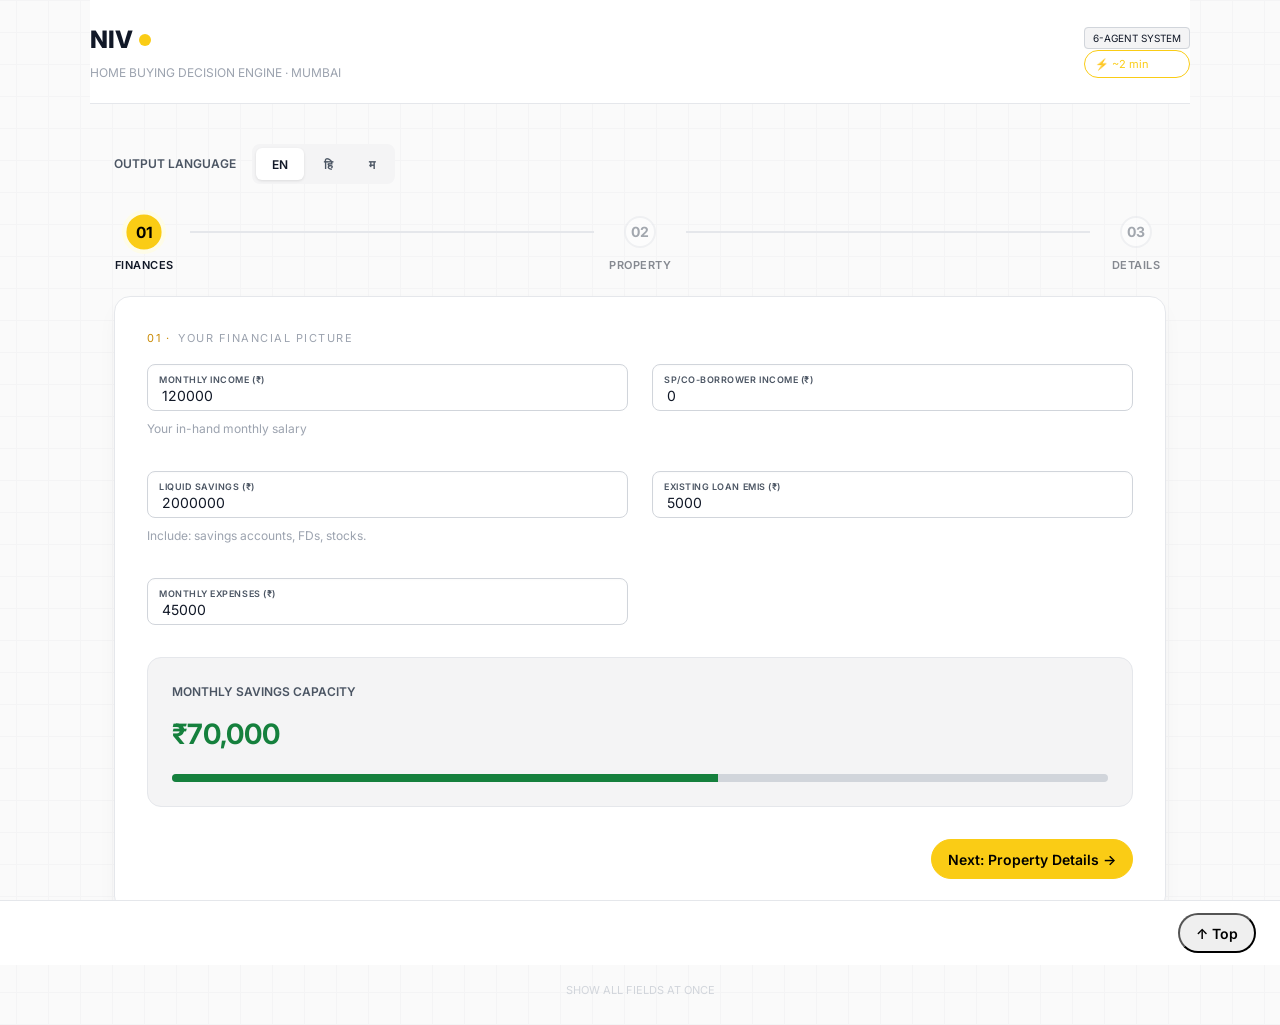
==== commit 1cca7a3a: "feat: implement delta and risk calculation engines with updated frontend UI components and routing V" ====
--- a/frontend/index.html
+++ b/frontend/index.html
@@ -6,6 +6,300 @@
     <meta name="viewport" content="width=device-width, initial-scale=1.0">
     <title>NIV AI — Home Buying Decision Engine</title>
     <link rel="stylesheet" href="style.css">
+    <style>
+        :root {
+            --anim-fast: 150ms;
+            --anim-base: 250ms;
+            --anim-slow: 400ms;
+            --anim-spring: cubic-bezier(0.34, 1.56, 0.64, 1);
+            --anim-ease: cubic-bezier(0.16, 1, 0.3, 1);
+            --radius-sm: 6px;
+            --radius-md: 10px;
+            --radius-lg: 14px;
+            --shadow-accent: 0 0 24px rgba(124, 106, 247, 0.15);
+            --pulse-safe: rgba(34, 197, 94, 0.12);
+            --pulse-warn: rgba(245, 158, 11, 0.12);
+            --pulse-crit: rgba(239, 68, 68, 0.12);
+        }
+
+        /* TTc badge */
+        .ttc-badge {
+            font-family: var(--font-mono);
+            font-size: 11px;
+            padding: 4px 10px;
+            border: 1px solid var(--accent);
+            border-radius: 20px;
+            color: var(--accent);
+            white-space: nowrap;
+        }
+        body.report-visible .ttc-badge { display: none; }
+
+        /* Wizard connector filled state */
+        .w-connector.filled .w-fill,
+        .wizard-connector.filled .w-fill {
+            background: var(--accent);
+            transition: width var(--anim-slow) var(--anim-ease);
+        }
+
+        /* Floating label field group */
+        .field-group {
+            position: relative;
+        }
+        .field-group input[type="number"] {
+            padding-top: 22px;
+            padding-bottom: 6px;
+        }
+        .field-group .field-label {
+            position: absolute;
+            left: 12px;
+            top: 50%;
+            transform: translateY(-50%);
+            font-size: 11px;
+            color: var(--text-dim);
+            pointer-events: none;
+            transition:
+                top var(--anim-base) var(--anim-ease),
+                transform var(--anim-base) var(--anim-ease),
+                font-size var(--anim-base) var(--anim-ease),
+                letter-spacing var(--anim-base) var(--anim-ease);
+        }
+        .field-group input[type="number"]:focus ~ .field-label,
+        .field-group input[type="number"]:not(:placeholder-shown) ~ .field-label {
+            top: 8px;
+            transform: translateY(0);
+            font-size: 9px;
+            letter-spacing: 0.06em;
+        }
+
+        /* Keyframe animations */
+        @keyframes card-enter {
+            from { transform: scale(0.92) translateY(8px); opacity: 0; }
+            to   { transform: scale(1)    translateY(0px); opacity: 1; }
+        }
+        @keyframes indeterminate {
+            from { transform: translateX(-100%); }
+            to   { transform: translateX(400%); }
+        }
+        @keyframes risk-burst {
+            0%,100% { transform: scale(1);    box-shadow: none; }
+            50%      { transform: scale(1.1); box-shadow: 0 0 16px rgba(239,68,68,0.5); }
+        }
+        @keyframes pulse-safe {
+            0%,100% { box-shadow: 0 0 0 0   var(--pulse-safe); }
+            50%      { box-shadow: 0 0 0 12px transparent; }
+        }
+        @keyframes pulse-warn {
+            0%,100% { box-shadow: 0 0 0 0   var(--pulse-warn); }
+            50%      { box-shadow: 0 0 0 12px transparent; }
+        }
+        @keyframes pulse-crit {
+            0%,100% { box-shadow: 0 0 0 0   var(--pulse-crit); }
+            50%      { box-shadow: 0 0 0 12px transparent; }
+        }
+        @keyframes delta-pop {
+            0%   { transform: scale(0.5); opacity: 0; }
+            70%  { transform: scale(1.15); }
+            100% { transform: scale(1);   opacity: 1; }
+        }
+        @keyframes border-march {
+            to { stroke-dashoffset: 0; }
+        }
+
+        /* Step card enter animation */
+        .step-card.active {
+            animation: card-enter var(--anim-base) var(--anim-ease) both;
+        }
+
+        /* Loading progress bar */
+        .loading-progress-bar {
+            width: 100%;
+            height: 3px;
+            background: var(--border);
+            border-radius: 2px;
+            overflow: hidden;
+            margin-bottom: 32px;
+        }
+        .loading-progress-fill {
+            height: 100%;
+            background: var(--accent);
+            width: 30%;
+            animation: indeterminate 1.6s ease infinite;
+        }
+
+        /* Sticky summary bar */
+        .sticky-summary {
+            position: fixed;
+            bottom: 0;
+            left: 0;
+            right: 0;
+            background: var(--surface);
+            border-top: 1px solid var(--border);
+            padding: 12px 24px;
+            display: flex;
+            gap: 24px;
+            align-items: center;
+            font-family: var(--font-mono);
+            font-size: 12px;
+            transform: translateY(100%);
+            transition: transform var(--anim-base) var(--anim-ease);
+            z-index: 100;
+        }
+        .sticky-summary.visible {
+            transform: translateY(0);
+        }
+        .sticky-summary button {
+            margin-left: auto;
+        }
+
+        /* Timeline / scenario grid */
+        .ts-track {
+            display: flex;
+            gap: 8px;
+            overflow-x: auto;
+            padding-bottom: 8px;
+        }
+        .timeline-scenarios {
+            display: grid;
+            grid-template-columns: repeat(auto-fit, minmax(200px, 1fr));
+            gap: 12px;
+        }
+
+        /* PONR timeline */
+        .ponr-timeline {
+            position: relative;
+            height: 60px;
+        }
+        .ponr-segments {
+            display: flex;
+            height: 8px;
+            border-radius: 4px;
+            overflow: hidden;
+        }
+
+        /* Burn clock SVG */
+        .burn-clock svg {
+            display: block;
+            margin: 0 auto;
+        }
+
+        /* Market rates banner */
+        .rates-banner {
+            display: flex;
+            align-items: center;
+            gap: 8px;
+            margin-top: 16px;
+            padding: 10px 14px;
+            background: var(--surface-2);
+            border: 1px solid var(--border);
+            border-radius: var(--radius-sm);
+            font-family: var(--font-mono);
+            font-size: 11px;
+            color: var(--text-dim);
+        }
+        .rates-dot {
+            width: 7px;
+            height: 7px;
+            border-radius: 50%;
+            background: var(--green);
+            flex-shrink: 0;
+            animation: pulse-safe 2s ease infinite;
+        }
+
+        /* Tooltip */
+        [data-tooltip] { position: relative; cursor: default; }
+        [data-tooltip]::after {
+            content: attr(data-tooltip);
+            position: absolute;
+            bottom: calc(100% + 6px);
+            left: 50%;
+            transform: translateX(-50%);
+            background: var(--surface);
+            border: 1px solid var(--border);
+            padding: 4px 8px;
+            border-radius: var(--radius-sm);
+            font-family: var(--font-mono);
+            font-size: 10px;
+            white-space: nowrap;
+            pointer-events: none;
+            opacity: 0;
+            transition: opacity var(--anim-fast);
+            z-index: 10;
+        }
+        [data-tooltip]:hover::after { opacity: 1; }
+
+        /* Friction dots */
+        .friction-dots {
+            display: flex;
+            gap: 8px;
+            margin-bottom: 20px;
+        }
+        .fdot {
+            width: 10px;
+            height: 10px;
+            border-radius: 50%;
+            border: 1px solid var(--border);
+            background: transparent;
+            transition: background var(--anim-base), border-color var(--anim-base);
+        }
+        .fdot.done {
+            background: var(--accent);
+            border-color: var(--accent);
+        }
+
+        /* Concern meter */
+        .concern-meter {
+            display: flex;
+            gap: 4px;
+            height: 4px;
+            margin-top: 20px;
+        }
+        .cm-seg {
+            flex: 1;
+            background: var(--border);
+            border-radius: 2px;
+            transition: background var(--anim-base);
+        }
+
+        /* EMI arc SVG */
+        .arc-track { opacity: 0.3; }
+        .arc-fill {
+            transition:
+                stroke-dashoffset var(--anim-slow) var(--anim-ease),
+                stroke var(--anim-base);
+        }
+
+        /* S4: Verdict pulse classes */
+        .verdict-pulse.safe       { animation: pulse-safe  3s   infinite; }
+        .verdict-pulse.risky      { animation: pulse-warn  2s   infinite; }
+        .verdict-pulse.reconsider { animation: pulse-crit  1.5s infinite; }
+        .confidence-bar  { height:4px; background:var(--border); border-radius:2px; margin-top:12px; overflow:hidden; }
+        .confidence-fill { height:100%; background:var(--accent); border-radius:2px; transition:width 1s ease; }
+
+        /* S4: Scorecard stagger */
+        #r-scorecard .scorecard-item:nth-child(1) { animation-delay:   0ms; }
+        #r-scorecard .scorecard-item:nth-child(2) { animation-delay:  60ms; }
+        #r-scorecard .scorecard-item:nth-child(3) { animation-delay: 120ms; }
+        #r-scorecard .scorecard-item:nth-child(4) { animation-delay: 180ms; }
+        #r-scorecard .scorecard-item:nth-child(5) { animation-delay: 240ms; }
+        #r-scorecard .scorecard-item:nth-child(6) { animation-delay: 300ms; }
+
+        /* S4: Burn clock text */
+        .burn-num { font-family:var(--font-mono,monospace); font-size:13px; fill:var(--text,#e2e8f0); font-weight:700; }
+
+        /* S4: Stress burst */
+        .stress-burst-target { transition:transform .15s ease, box-shadow .15s ease; }
+        .stress-burst-target.burst { transform:scale(1.02); box-shadow:0 0 0 2px var(--accent); }
+
+        /* S4: Path-to-safe green accent */
+        #r-path-to-safe { border-left:3px solid var(--green,#22c55e); padding-left:16px; }
+
+        /* S4: Reasoning split */
+        .reasoning { color:var(--text); font-size:14px; line-height:1.7; }
+
+        /* S4: Timeline labels */
+        .ts-label   { font-family:var(--font-mono,monospace); font-size:10px; text-transform:uppercase; letter-spacing:1px; color:var(--text-muted); margin-bottom:12px; }
+        .ts-metrics { font-family:var(--font-mono,monospace); font-size:12px; display:flex; flex-direction:column; gap:4px; }
+    </style>
 </head>
 
 <body>
@@ -17,6 +311,7 @@
         </div>
         <div class="hdr-right">
             <span class="hdr-tag">6-AGENT SYSTEM</span>
+            <div class="ttc-badge" id="ttc-badge">⚡ ~2 min</div>
         </div>
     </header>
 
@@ -65,31 +360,44 @@
 
             <div class="field-grid">
                 <div class="field">
-                    <label class="field-label" for="monthly_income">MONTHLY INCOME (₹)</label>
-                    <input type="number" id="monthly_income" value="120000" placeholder="120000"
-                        oninput="updateFinancialHealth(); preview(this,'inc-p')">
+                    <div class="field-group">
+                        <input type="number" id="monthly_income" value="120000" placeholder=" "
+                            oninput="updateFinancialHealth(); preview(this,'inc-p')">
+                        <label class="field-label" for="monthly_income">MONTHLY INCOME (₹)</label>
+                    </div>
                     <div class="field-hint">Your in-hand monthly salary</div>
                     <div id="inc-p" class="field-hint" style="color:var(--text-dim)"></div>
                 </div>
                 <div class="field">
-                    <label class="field-label" for="spouse_income">SP/CO-BORROWER INCOME (₹)</label>
-                    <input type="number" id="spouse_income" value="0" placeholder="0"
-                        oninput="updateFinancialHealth(); preview(this,'sp-p')">
+                    <div class="field-group">
+                        <input type="number" id="spouse_income" value="0" placeholder=" "
+                            oninput="updateFinancialHealth(); preview(this,'sp-p')">
+                        <label class="field-label" for="spouse_income">SP/CO-BORROWER INCOME (₹)</label>
+                    </div>
                     <div id="sp-p" class="field-hint" style="color:var(--text-dim)"></div>
                 </div>
                 <div class="field">
-                    <label class="field-label" for="liquid_savings">LIQUID SAVINGS (₹)</label>
-                    <input type="number" id="liquid_savings" value="2000000" oninput="preview(this,'sav-p')">
+                    <div class="field-group">
+                        <input type="number" id="liquid_savings" value="2000000" placeholder=" "
+                            oninput="preview(this,'sav-p')">
+                        <label class="field-label" for="liquid_savings">LIQUID SAVINGS (₹)</label>
+                    </div>
                     <div class="field-hint">Include: savings accounts, FDs, stocks.</div>
                     <div id="sav-p" class="field-hint" style="color:var(--text-dim)"></div>
                 </div>
                 <div class="field">
-                    <label class="field-label" for="existing_emis">EXISTING LOAN EMIS (₹)</label>
-                    <input type="number" id="existing_emis" value="5000" oninput="updateFinancialHealth()">
-                </div>
-                <div class="field">
-                    <label class="field-label" for="monthly_expenses">MONTHLY EXPENSES (₹)</label>
-                    <input type="number" id="monthly_expenses" value="45000" oninput="updateFinancialHealth()">
+                    <div class="field-group">
+                        <input type="number" id="existing_emis" value="5000" placeholder=" "
+                            oninput="updateFinancialHealth()">
+                        <label class="field-label" for="existing_emis">EXISTING LOAN EMIS (₹)</label>
+                    </div>
+                </div>
+                <div class="field">
+                    <div class="field-group">
+                        <input type="number" id="monthly_expenses" value="45000" placeholder=" "
+                            oninput="updateFinancialHealth()">
+                        <label class="field-label" for="monthly_expenses">MONTHLY EXPENSES (₹)</label>
+                    </div>
                 </div>
             </div>
 
@@ -114,9 +422,11 @@
 
             <div class="field-grid">
                 <div class="field">
-                    <label class="field-label" for="property_price">PROPERTY PRICE (₹)</label>
-                    <input type="number" id="property_price" value="8500000"
-                        oninput="updateEMIPreview(); preview(this,'pp-p')">
+                    <div class="field-group">
+                        <input type="number" id="property_price" value="8500000" placeholder=" "
+                            oninput="updateEMIPreview(); preview(this,'pp-p')">
+                        <label class="field-label" for="property_price">PROPERTY PRICE (₹)</label>
+                    </div>
                     <div id="pp-p" class="field-hint" style="color:var(--text-dim)"></div>
                 </div>
                 <div class="field">
@@ -124,20 +434,26 @@
                     <input type="text" id="location_area" value="Andheri West" placeholder="Andheri West">
                 </div>
                 <div class="field">
-                    <label class="field-label" for="down_payment_available">DOWN PAYMENT AVAILABLE (₹)</label>
-                    <input type="number" id="down_payment_available" value="1700000"
-                        oninput="updateEMIPreview(); preview(this,'dp-p')">
+                    <div class="field-group">
+                        <input type="number" id="down_payment_available" value="1700000" placeholder=" "
+                            oninput="updateEMIPreview(); preview(this,'dp-p')">
+                        <label class="field-label" for="down_payment_available">DOWN PAYMENT AVAILABLE (₹)</label>
+                    </div>
                     <div id="dp-p" class="field-hint" style="color:var(--text-dim)"></div>
                 </div>
                 <div class="field">
-                    <label class="field-label" for="loan_tenure_years">LOAN TENURE (YEARS)</label>
-                    <input type="number" id="loan_tenure_years" value="20" min="1" max="30"
-                        oninput="updateEMIPreview()">
-                </div>
-                <div class="field">
-                    <label class="field-label" for="expected_interest_rate">EXPECTED INTEREST RATE (%)</label>
-                    <input type="number" id="expected_interest_rate" value="8.5" step="0.1"
-                        oninput="updateEMIPreview()">
+                    <div class="field-group">
+                        <input type="number" id="loan_tenure_years" value="20" min="1" max="30" placeholder=" "
+                            oninput="updateEMIPreview()">
+                        <label class="field-label" for="loan_tenure_years">LOAN TENURE (YEARS)</label>
+                    </div>
+                </div>
+                <div class="field">
+                    <div class="field-group">
+                        <input type="number" id="expected_interest_rate" value="8.5" step="0.1" placeholder=" "
+                            oninput="updateEMIPreview()">
+                        <label class="field-label" for="expected_interest_rate">EXPECTED INTEREST RATE (%)</label>
+                    </div>
                 </div>
             </div>
 
@@ -162,12 +478,23 @@
                     </div>
                 </div>
                 <div class="emi-zone-label" id="ep-zone"></div>
-                <div id="market-rates-banner"
-                    style="display:none; margin-top:16px; font-family:var(--font-mono); font-size:11px; color:var(--text-muted); border-top:1px solid var(--border); padding-top:16px;">
-                    <span id="market-rates-text">Loading current rates...</span>
-                    <a href="#" onclick="refreshMarketRates(); return false"
-                        style="color:var(--accent); margin-left:16px;">Refresh</a>
-                </div>
+
+                <svg id="emi-arc" viewBox="0 0 200 110" style="width:100%;max-width:240px;display:block;margin:16px auto 0">
+                    <path class="arc-track" d="M 20,100 A 80,80 0 0,1 180,100"
+                          fill="none" stroke="var(--border)" stroke-width="8"
+                          stroke-linecap="round"/>
+                    <path class="arc-fill" id="arc-fill-path"
+                          d="M 20,100 A 80,80 0 0,1 180,100"
+                          fill="none" stroke="var(--green)" stroke-width="8"
+                          stroke-linecap="round" stroke-dasharray="251" stroke-dashoffset="251"/>
+                    <text id="arc-label" x="100" y="90" text-anchor="middle"
+                          font-family="var(--font-mono)" font-size="22" fill="var(--text)">—%</text>
+                </svg>
+            </div>
+
+            <div class="rates-banner" id="market-rates-banner" style="display:none">
+                <span class="rates-dot"></span>
+                <span id="market-rates-text">Loading rates...</span>
             </div>
 
             <div style="display:flex; justify-content:space-between; margin-top:32px;">
@@ -192,12 +519,16 @@
                     </select>
                 </div>
                 <div class="field">
-                    <label class="field-label" for="years_in_current_job">YEARS IN CURRENT JOB</label>
-                    <input type="number" id="years_in_current_job" value="3" step="0.5">
-                </div>
-                <div class="field">
-                    <label class="field-label" for="current_rent">CURRENT MONTHLY RENT (₹)</label>
-                    <input type="number" id="current_rent" value="25000">
+                    <div class="field-group">
+                        <input type="number" id="years_in_current_job" value="3" step="0.5" placeholder=" ">
+                        <label class="field-label" for="years_in_current_job">YEARS IN CURRENT JOB</label>
+                    </div>
+                </div>
+                <div class="field">
+                    <div class="field-group">
+                        <input type="number" id="current_rent" value="25000" placeholder=" ">
+                        <label class="field-label" for="current_rent">CURRENT MONTHLY RENT (₹)</label>
+                    </div>
                 </div>
                 <div class="field">
                     <label class="field-label" for="configuration">CONFIGURATION</label>
@@ -209,8 +540,10 @@
                     </select>
                 </div>
                 <div class="field">
-                    <label class="field-label" for="carpet_area_sqft">CARPET AREA (SQFT)</label>
-                    <input type="number" id="carpet_area_sqft" value="650">
+                    <div class="field-group">
+                        <input type="number" id="carpet_area_sqft" value="650" placeholder=" ">
+                        <label class="field-label" for="carpet_area_sqft">CARPET AREA (SQFT)</label>
+                    </div>
                 </div>
                 <div class="field">
                     <label class="field-label" for="is_ready_to_move">READY TO MOVE IN?</label>
@@ -236,8 +569,10 @@
                     <input type="text" id="possession_date" placeholder="12/2026">
                 </div>
                 <div class="field">
-                    <label class="field-label" for="commute_distance_km">COMMUTE DISTANCE (KM)</label>
-                    <input type="number" id="commute_distance_km" value="0">
+                    <div class="field-group">
+                        <input type="number" id="commute_distance_km" value="0" placeholder=" ">
+                        <label class="field-label" for="commute_distance_km">COMMUTE DISTANCE (KM)</label>
+                    </div>
                 </div>
                 <div class="field">
                     <label class="field-label" for="buyer_gender">BUYER GENDER</label>
@@ -276,6 +611,9 @@
                 <div class="section-label"><span>ANALYSING</span> YOUR SITUATION</div>
                 <div class="loading-title">6 agents working in parallel</div>
             </div>
+            <div class="loading-progress-bar">
+                <div class="loading-progress-fill"></div>
+            </div>
             <div class="agent-list">
                 <div class="agent-row">
                     <div class="agent-dot" id="a1-dot"></div>
@@ -314,6 +652,13 @@
     <!-- Friction Gate (Behavioral checks) -->
     <div id="friction-gate" style="display:none" class="gate-overlay">
         <div class="gate-inner">
+            <div class="friction-dots" id="friction-dots">
+                <span class="fdot" id="fd-1"></span>
+                <span class="fdot" id="fd-2"></span>
+                <span class="fdot" id="fd-3"></span>
+                <span class="fdot" id="fd-4"></span>
+                <span class="fdot" id="fd-5"></span>
+            </div>
             <div class="gate-header">
                 <div class="section-label"><span>PRE-ANALYSIS ·</span> 5 REALITY CHECKS</div>
                 <div class="gate-title">Before we analyze — answer honestly.</div>
@@ -337,6 +682,13 @@
                     </div>
                 </div>
             </div>
+            <div class="concern-meter" id="concern-meter">
+                <span class="cm-seg" id="cm-1"></span>
+                <span class="cm-seg" id="cm-2"></span>
+                <span class="cm-seg" id="cm-3"></span>
+                <span class="cm-seg" id="cm-4"></span>
+                <span class="cm-seg" id="cm-5"></span>
+            </div>
             <div class="gate-actions">
                 <button class="btn-primary" onclick="proceedFromFriction()" id="friction-proceed" disabled>
                     Proceed to Analysis &rarr;
@@ -349,7 +701,9 @@
     <!-- Report View -->
     <div id="report-view" class="container view" style="display:none; padding-top:40px;">
 
-        <div id="r-verdict" class="report-section"></div>
+        <div id="r-verdict" class="report-section verdict-pulse">
+            <div class="confidence-bar"><div class="confidence-fill" id="conf-fill" style="width:0%"></div></div>
+        </div>
         <div id="r-research-warnings" class="report-section" style="display:none;"></div>
 
         <div id="share-bar" class="report-section" style="display:none">
@@ -363,12 +717,33 @@
 
         <div class="report-section">
             <div class="section-label"><span>01 ·</span> CASH FLOW PREVIEW</div>
-            <div id="r-cashflow"></div>
+            <div style="display:flex;gap:16px;flex-wrap:wrap" id="r-cashflow-wrap">
+                <div id="river-flow-svg" style="flex:0 0 60%;min-width:240px"></div>
+                <div id="r-surplus-box" style="flex:1"></div>
+            </div>
         </div>
 
         <div class="report-section">
             <div class="section-label"><span>02 ·</span> SCORECARD</div>
-            <div id="r-scorecard"></div>
+            <div id="r-scorecard">
+                <div class="scorecard-item" data-tooltip="Monthly EMI as % of combined income">
+                    <div id="debt-gravity-svg"></div>
+                </div>
+                <div class="scorecard-item" data-tooltip="Emergency runway remaining post-purchase (months)">
+                    <div id="shield-svg"></div>
+                    <svg class="burn-clock" id="burn-clock-svg" viewBox="0 0 80 80">
+                        <circle class="burn-track" cx="40" cy="40" r="32" fill="none"
+                                stroke="var(--border)" stroke-width="5"/>
+                        <circle class="burn-fill" id="burn-fill" cx="40" cy="40" r="32"
+                                fill="none" stroke-width="5" stroke-linecap="round"
+                                stroke-dasharray="201" stroke-dashoffset="201"
+                                transform="rotate(-90 40 40)"/>
+                        <text class="burn-num" id="burn-num" x="40" y="44"
+                              text-anchor="middle">0</text>
+                    </svg>
+                </div>
+                <div class="scorecard-item" data-tooltip="Resilience score under adverse scenarios"></div>
+            </div>
         </div>
 
         <div class="report-section sensitivity-section" id="sensitivity-section">
@@ -380,7 +755,7 @@
                         <span>Down Payment</span>
                         <span id="wi-dp-val">—</span>
                     </div>
-                    <input type="range" id="wi-dp" min="0" max="0" step="50000">
+                    <input type="range" id="wi-dp" min="0" max="10000000" step="50000">
                 </div>
                 <div class="slider-track">
                     <div
@@ -388,7 +763,7 @@
                         <span>Property Price</span>
                         <span id="wi-price-val">—</span>
                     </div>
-                    <input type="range" id="wi-price" min="0" max="0" step="50000">
+                    <input type="range" id="wi-price" min="0" max="10000000" step="50000">
                 </div>
                 <div class="slider-track">
                     <div
@@ -419,10 +794,35 @@
             </div>
         </div>
 
+        <div class="rcard" id="r-timeline" style="margin-bottom:14px;display:none">
+            <div class="rcard-title">⏱ Buy Now vs Wait — The Timeline</div>
+            <div class="timeline-scenarios">
+                <div class="ts-track" id="ts-now">
+                    <div class="ts-label">BUY NOW</div>
+                    <div class="ts-metrics" id="ts-now-metrics"></div>
+                </div>
+                <div class="ts-track" id="ts-6mo">
+                    <div class="ts-label">WAIT 6 MONTHS</div>
+                    <div class="ts-metrics" id="ts-6mo-metrics"></div>
+                </div>
+                <div class="ts-track" id="ts-1yr">
+                    <div class="ts-label">WAIT 1 YEAR</div>
+                    <div class="ts-metrics" id="ts-1yr-metrics"></div>
+                </div>
+            </div>
+            <div style="font-size:11px;color:var(--text-muted);margin-top:12px;text-align:center">5% property appreciation · 8% income growth assumed</div>
+        </div>
+
         <div class="report-section">
             <div class="section-label"><span>04 ·</span> STRESS TEST SCENARIOS</div>
             <div class="rcard">
-                <div id="r-stress"></div>
+                <div id="r-stress">
+                    <div class="stress-burst-target" data-scenario="job_loss">
+                        <div class="ponr-timeline" id="ponr-container"></div>
+                    </div>
+                    <div class="stress-burst-target" data-scenario="rate_hike"></div>
+                    <div class="stress-burst-target" data-scenario="medical_emergency"></div>
+                </div>
             </div>
         </div>
 
@@ -438,6 +838,13 @@
             <div class="rcard">
                 <div id="r-rvb"></div>
             </div>
+        </div>
+
+        <div class="rcard" id="r-mountain" style="margin-bottom:14px">
+            <div class="rcard-title">🏔 Net Worth Journey — The Full Picture</div>
+            <canvas id="mountain-canvas" height="200"
+                    style="width:100%;display:block;border-radius:8px"></canvas>
+            <div id="mountain-legend" style="display:flex;gap:20px;margin-top:12px;font-size:11px;font-family:var(--font-mono)"></div>
         </div>
 
         <div class="report-section">
@@ -494,7 +901,17 @@
 
         <div class="report-section">
             <div class="section-label"><span>13 ·</span> FULL REASONING</div>
-            <div id="r-reasoning"></div>
+            <div style="display:flex;gap:20px;flex-wrap:wrap">
+                <div style="flex:0 0 38%;min-width:200px">
+                    <div style="font-size:10px;font-family:var(--font-mono);
+                         text-transform:uppercase;letter-spacing:1px;
+                         color:var(--text-muted);margin-bottom:8px">CASH FLOW RHYTHM</div>
+                    <canvas id="heartbeat-canvas" height="80"
+                            style="width:100%;border-radius:6px;
+                            background:var(--bg)"></canvas>
+                </div>
+                <div id="r-reasoning" class="reasoning" style="flex:1;min-width:200px"></div>
+            </div>
         </div>
 
         <div class="report-section" style="display:flex; gap:24px; flex-wrap:wrap;">
@@ -570,7 +987,14 @@
         </div>
     </div>
 
+    <div class="sticky-summary" id="sticky-summary">
+        <div id="ss-verdict"></div>
+        <div id="ss-emi"></div>
+        <div id="ss-runway"></div>
+        <button onclick="window.scrollTo(0,0)">↑ Top</button>
+    </div>
+
     <script src="app.js"></script>
 </body>
 
-</html>+</html>
--- a/frontend/style.css
+++ b/frontend/style.css
@@ -261,25 +261,318 @@
 .gate-actions { display: flex; gap: 16px; margin-top: 32px; }
 
 /* ---------------- Landing Page Utility Classes ---------------- */
-.landing-nav { display: flex; justify-content: space-between; align-items: center; padding: 24px 0; border-bottom: 1px solid var(--border); background: var(--surface); }
+.landing-sub { font-family: var(--font-body); font-size: 18px; color: var(--text-dim); max-width: 600px; line-height: 1.6; margin-bottom: 40px; }
+.feature-row { display: grid; grid-template-columns: 1fr 1fr; gap: 64px; align-items: center; margin-bottom: 64px; }
+.feature-list-item { display: flex; gap: 24px; margin-bottom: 40px; }
+.feature-icon-box { background: var(--accent-dim); color: var(--yellow); width: 48px; height: 48px; border-radius: 12px; display: flex; align-items: center; justify-content: center; flex-shrink: 0; font-weight: 700; font-family: var(--font-mono); border: 1px solid var(--accent-light); }
+
+/* ======================================================
+   LANDING PAGE — FULL SECTION STYLES
+   ====================================================== */
+
+/* NAV */
+.landing-nav {
+  position: sticky;
+  top: 0;
+  z-index: 50;
+  width: 100%;
+  background: rgba(250, 250, 250, 0.88);
+  backdrop-filter: blur(14px);
+  -webkit-backdrop-filter: blur(14px);
+  border-bottom: 1px solid var(--border);
+}
+.nav-inner {
+  display: flex;
+  justify-content: space-between;
+  align-items: center;
+  padding: 18px 24px;
+}
+.nav-logo {
+  font-family: var(--font-display);
+  font-weight: 800;
+  font-size: 20px;
+  letter-spacing: -0.5px;
+  color: var(--text);
+  text-decoration: none;
+}
+.nav-logo-niv {
+  background: linear-gradient(135deg, var(--accent) 0%, #f97316 100%);
+  -webkit-background-clip: text;
+  -webkit-text-fill-color: transparent;
+  background-clip: text;
+}
 .nav-links { display: flex; gap: 40px; }
 .nav-links a { font-family: var(--font-body); font-weight: 600; font-size: 14px; color: var(--text-dim); text-decoration: none; }
 .nav-links a:hover { color: var(--text); }
-
-.landing-section { padding: 80px 0; position: relative; }
-.landing-h1 { font-family: var(--font-display); font-size: clamp(40px, 6vw, 64px); line-height: 1; letter-spacing: -1px; margin-bottom: 24px; font-weight: 800; }
-.landing-sub { font-family: var(--font-body); font-size: 18px; color: var(--text-dim); max-width: 600px; line-height: 1.6; margin-bottom: 40px; }
-
-/* Timeline Utility */
-.timeline-grid { display: grid; grid-template-columns: repeat(4, 1fr); gap: 24px; position: relative; margin-top: 64px; }
-.timeline-step { display: flex; flex-direction: column; gap: 16px; position: relative; padding-top: 32px; }
-.timeline-step::before { content: ""; position: absolute; top: 0; left: 0; width: 100%; height: 2px; border-top: 2px dashed var(--accent); z-index: 1; }
-.timeline-number { font-family: var(--font-mono); font-size: 14px; font-weight: 700; color: var(--accent); position: absolute; top: -14px; left: 0; background: var(--bg); padding-right: 16px; z-index: 2; }
-
-/* Feature Layout */
-.feature-row { display: grid; grid-template-columns: 1fr 1fr; gap: 64px; align-items: center; margin-bottom: 64px; }
-.feature-list-item { display: flex; gap: 24px; margin-bottom: 40px; }
-.feature-icon-box { background: var(--accent-dim); color: var(--yellow); width: 48px; height: 48px; border-radius: 12px; display: flex; align-items: center; justify-content: center; flex-shrink: 0; font-weight: 700; font-family: var(--font-mono); border: 1px solid var(--accent-light); }
+.nav-cta { font-size: 13px; padding: 0 20px; min-height: 38px; }
+.nav-toggle {
+  display: none;
+  background: none;
+  border: 1px solid var(--border);
+  cursor: pointer;
+  padding: 6px 8px;
+  border-radius: var(--radius);
+  flex-direction: column;
+  align-items: center;
+  justify-content: center;
+  gap: 4px;
+  min-height: 36px;
+  width: 36px;
+}
+.nav-toggle span {
+  display: block;
+  width: 20px;
+  height: 2px;
+  background: var(--text);
+  border-radius: 2px;
+}
+#nav-mobile-menu {
+  max-height: 0;
+  overflow: hidden;
+  transition: max-height 0.35s ease;
+}
+#nav-mobile-menu.open { max-height: 300px; border-top: 1px solid var(--border); }
+.nav-mobile-inner { display: flex; flex-direction: column; gap: 16px; padding: 20px 0 24px; }
+.nav-mobile-link { font-family: var(--font-body); font-weight: 600; font-size: 15px; color: var(--text-dim); text-decoration: none; }
+.nav-mobile-link:hover { color: var(--text); }
+
+/* HERO */
+.hero-section { padding: 100px 0 80px; position: relative; overflow: hidden; }
+.hero-grid { display: grid; grid-template-columns: 1fr 1fr; gap: 80px; align-items: center; }
+.hero-label {
+  font-family: var(--font-mono);
+  font-size: 11px;
+  letter-spacing: 1.5px;
+  text-transform: uppercase;
+  color: var(--text-muted);
+  margin-bottom: 24px;
+}
+.hero-h1 {
+  font-family: var(--font-display);
+  font-size: clamp(40px, 5.5vw, 64px);
+  line-height: 1.05;
+  letter-spacing: -2px;
+  margin-bottom: 24px;
+}
+.hero-h1-line1 { display: block; font-weight: 400; }
+.hero-h1-line2 { display: block; font-weight: 800; font-style: italic; }
+.hero-ctas { display: flex; gap: 16px; align-items: center; flex-wrap: wrap; margin-bottom: 32px; }
+.hero-btn { font-size: 15px; padding: 0 28px; min-height: 46px; }
+.hero-stats {
+  display: flex;
+  align-items: center;
+  gap: 10px;
+  font-family: var(--font-mono);
+  font-size: 12px;
+  color: var(--text-muted);
+}
+.live-dot {
+  width: 8px;
+  height: 8px;
+  border-radius: 50%;
+  background: var(--green-light);
+  flex-shrink: 0;
+  animation: live-pulse 2s ease-in-out infinite;
+}
+@keyframes live-pulse {
+  0%, 100% { box-shadow: 0 0 0 0 rgba(34,197,94,0.5); }
+  50% { box-shadow: 0 0 0 6px rgba(34,197,94,0); }
+}
+.hero-img-wrap {
+  position: relative;
+  display: flex;
+  align-items: center;
+  justify-content: center;
+}
+.hero-img {
+  width: 100%;
+  max-width: 450px;
+  display: block;
+  margin: 0 auto;
+  position: relative;
+  z-index: 2;
+  border-radius: var(--radius-xl);
+  filter: drop-shadow(0 30px 40px rgba(0,0,0,0.12));
+}
+.float-anim { animation: float-hero 6s ease-in-out infinite; }
+@keyframes float-hero {
+  0%, 100% { transform: translateY(0) rotate(-3deg); }
+  50% { transform: translateY(-18px) rotate(-3deg); }
+}
+.orb { position: absolute; border-radius: 50%; z-index: 1; pointer-events: none; }
+.orb-1 {
+  width: 420px; height: 420px;
+  top: -5%; right: -5%;
+  background: radial-gradient(circle at center, rgba(250,204,21,0.2) 0%, rgba(250,204,21,0) 65%);
+}
+.orb-2 {
+  width: 260px; height: 260px;
+  bottom: 5%; left: 5%;
+  background: radial-gradient(circle at center, rgba(16,185,129,0.14) 0%, rgba(16,185,129,0) 65%);
+}
+
+/* FEATURES */
+.features-section { padding: 100px 0; border-top: 1px solid var(--border); }
+.features-label {
+  font-family: var(--font-mono); font-size: 11px; letter-spacing: 1.5px;
+  text-transform: uppercase; color: var(--text-muted); margin-bottom: 56px; text-align: center;
+}
+.features-grid { display: grid; grid-template-columns: 1fr 1fr; gap: 80px; align-items: start; }
+.features-cards { display: flex; flex-direction: column; gap: 24px; }
+.feature-card {
+  padding: 28px 32px;
+  background: var(--surface);
+  border: 1px solid var(--border);
+  border-radius: var(--radius-lg);
+  box-shadow: 0 2px 8px rgba(0,0,0,0.04);
+}
+.feature-number {
+  font-family: var(--font-mono); font-size: 11px; font-weight: 700;
+  color: var(--accent); letter-spacing: 1px; margin-bottom: 10px; text-transform: uppercase;
+}
+.feature-title { font-family: var(--font-display); font-size: 17px; font-weight: 700; margin-bottom: 8px; }
+.feature-desc { font-size: 14px; color: var(--text-dim); line-height: 1.65; }
+.feature-tablet-wrap { position: sticky; top: 120px; display: flex; align-items: flex-start; justify-content: center; }
+.feature-tablet {
+  width: 100%; max-width: 440px; display: block;
+  border-radius: var(--radius-lg);
+  filter: drop-shadow(0 20px 32px rgba(0,0,0,0.1));
+}
+
+/* AGENT GRID */
+.agents-section {
+  background: var(--surface);
+  border-top: 1px solid var(--border);
+  border-bottom: 1px solid var(--border);
+  padding: 100px 0;
+}
+.agents-label {
+  font-family: var(--font-mono); font-size: 11px; letter-spacing: 1.5px;
+  text-transform: uppercase; color: var(--text-muted); margin-bottom: 56px; text-align: center;
+}
+.agents-grid { display: grid; grid-template-columns: repeat(3, 1fr); gap: 24px; }
+.agent-card {
+  padding: 28px;
+  border: 1px solid var(--border);
+  border-radius: var(--radius-lg);
+  background: var(--bg);
+}
+.agent-card:hover { border-color: var(--accent); }
+.agent-badge { font-family: var(--font-mono); font-size: 11px; font-weight: 700; color: var(--accent); letter-spacing: 1px; margin-bottom: 10px; }
+.agent-name { font-family: var(--font-display); font-size: 16px; font-weight: 700; margin-bottom: 8px; }
+.agent-desc { font-size: 13px; color: var(--text-dim); line-height: 1.6; }
+
+/* SERVICES */
+.services-section { padding: 100px 0; border-top: 1px solid var(--border); }
+.services-label {
+  font-family: var(--font-mono); font-size: 11px; letter-spacing: 1.5px;
+  text-transform: uppercase; color: var(--text-muted); margin-bottom: 48px; text-align: center;
+}
+.services-grid { display: grid; grid-template-columns: repeat(3, 1fr); gap: 32px; }
+.service-item {
+  display: flex; flex-direction: column; gap: 16px;
+  padding: 32px; background: var(--surface);
+  border: 1px solid var(--border); border-radius: var(--radius-lg);
+}
+.service-check-wrap {
+  width: 44px; height: 44px;
+  background: var(--green-bg); border-radius: 50%;
+  display: flex; align-items: center; justify-content: center; flex-shrink: 0;
+}
+.draw-check { width: 22px; height: 22px; display: block; }
+.draw-check path {
+  stroke: var(--green); stroke-width: 2.5; fill: none;
+  stroke-linecap: round; stroke-linejoin: round;
+  stroke-dasharray: 30; stroke-dashoffset: 30;
+  transition: stroke-dashoffset 0.7s cubic-bezier(0.4,0,0.2,1) 0.2s;
+}
+.draw-check.visible path { stroke-dashoffset: 0; }
+.service-name { font-family: var(--font-display); font-size: 16px; font-weight: 700; margin-bottom: 4px; }
+.service-desc { font-size: 13px; color: var(--text-dim); line-height: 1.6; }
+
+/* TIMELINE */
+.timeline-section { padding: 100px 0; background: var(--surface-2); border-top: 1px solid var(--border); }
+.timeline-label {
+  font-family: var(--font-mono); font-size: 11px; letter-spacing: 1.5px;
+  text-transform: uppercase; color: var(--text-muted); margin-bottom: 16px;
+}
+.timeline-h2 { font-size: clamp(28px, 4vw, 40px); letter-spacing: -0.5px; margin-bottom: 64px; }
+.timeline-line-wrap {
+  position: relative; height: 2px;
+  background: var(--border); margin-bottom: 40px; border-radius: 2px;
+}
+#timeline-line {
+  position: absolute; top: 0; left: 0; height: 100%; width: 0;
+  background: linear-gradient(90deg, var(--accent) 0%, var(--green-light) 100%);
+  border-radius: 2px;
+  transition: width 1.4s cubic-bezier(0.4,0,0.2,1);
+}
+.tl-steps { display: grid; grid-template-columns: repeat(4, 1fr); gap: 32px; }
+.tl-step { display: flex; flex-direction: column; gap: 10px; }
+.tl-num { font-family: var(--font-mono); font-size: 30px; font-weight: 800; color: var(--accent); line-height: 1; letter-spacing: -1px; }
+.tl-name { font-family: var(--font-display); font-size: 15px; font-weight: 700; }
+.tl-detail { font-size: 13px; color: var(--text-dim); line-height: 1.6; }
+
+/* CTA SECTION */
+.cta-section { padding: 120px 0; text-align: center; }
+.cta-h2 { font-size: clamp(28px, 4vw, 42px); letter-spacing: -0.5px; margin-bottom: 32px; }
+.cta-btn { font-size: 16px; padding: 0 40px; min-height: 52px; }
+.cta-sub { font-size: 13px; color: var(--text-muted); margin-top: 20px; }
+
+/* FOOTER */
+.landing-footer {
+  border-top: 1px solid var(--border);
+  padding: 56px 0; text-align: center;
+  background: var(--bg);
+  background-image: linear-gradient(var(--surface-2) 1px, transparent 1px),
+                    linear-gradient(90deg, var(--surface-2) 1px, transparent 1px);
+  background-size: 32px 32px;
+}
+.footer-inner { position: relative; z-index: 1; }
+.footer-logo {
+  font-family: var(--font-display); font-size: 18px; font-weight: 800; color: var(--text);
+  margin-bottom: 12px; display: flex; align-items: center; justify-content: center; gap: 8px;
+}
+.footer-logo-dot { background: var(--accent); width: 10px; height: 10px; border-radius: 50%; display: inline-block; }
+.footer-sub { font-size: 13px; color: var(--text-muted); margin-bottom: 6px; }
+.footer-legal { font-size: 12px; color: var(--text-faint); }
+
+/* SCROLL ANIMATION STATES */
+[data-animate] { opacity: 0; transition: opacity 0.6s ease, transform 0.6s ease; }
+[data-animate="slide-up"] { transform: translateY(28px); }
+[data-animate="fade-in"] { transform: translateY(0); }
+[data-animate].visible { opacity: 1; transform: translateY(0); }
+
+.agent-card[data-animate] { transition: opacity 0.6s ease, transform 0.6s ease, border-color 0.2s; }
+.feature-card:nth-child(2)[data-animate] { transition-delay: 0.12s; }
+.feature-card:nth-child(3)[data-animate] { transition-delay: 0.24s; }
+.agent-card:nth-child(2)[data-animate] { transition-delay: 0.06s; }
+.agent-card:nth-child(3)[data-animate] { transition-delay: 0.12s; }
+.agent-card:nth-child(4)[data-animate] { transition-delay: 0.18s; }
+.agent-card:nth-child(5)[data-animate] { transition-delay: 0.24s; }
+.agent-card:nth-child(6)[data-animate] { transition-delay: 0.30s; }
+
+/* LANDING RESPONSIVE */
+@media (max-width: 900px) {
+  .nav-links { gap: 24px; }
+  .nav-cta { display: none; }
+  .hero-grid { grid-template-columns: 1fr; gap: 48px; }
+  .hero-img-wrap { order: -1; max-width: 380px; margin: 0 auto; }
+  .orb { display: none; }
+  .features-grid { grid-template-columns: 1fr; }
+  .feature-tablet-wrap { display: none; }
+  .agents-grid { grid-template-columns: repeat(2, 1fr); }
+  .services-grid { grid-template-columns: 1fr; }
+  .tl-steps { grid-template-columns: repeat(2, 1fr); gap: 24px; }
+}
+@media (max-width: 640px) {
+  .nav-links { display: none; }
+  .nav-toggle { display: flex; }
+  .hero-section { padding: 64px 0 48px; }
+  .agents-grid { grid-template-columns: 1fr; }
+  .tl-steps { grid-template-columns: 1fr; }
+  .cta-section { padding: 80px 0; }
+}
 
 /* Print */
 @media print {
